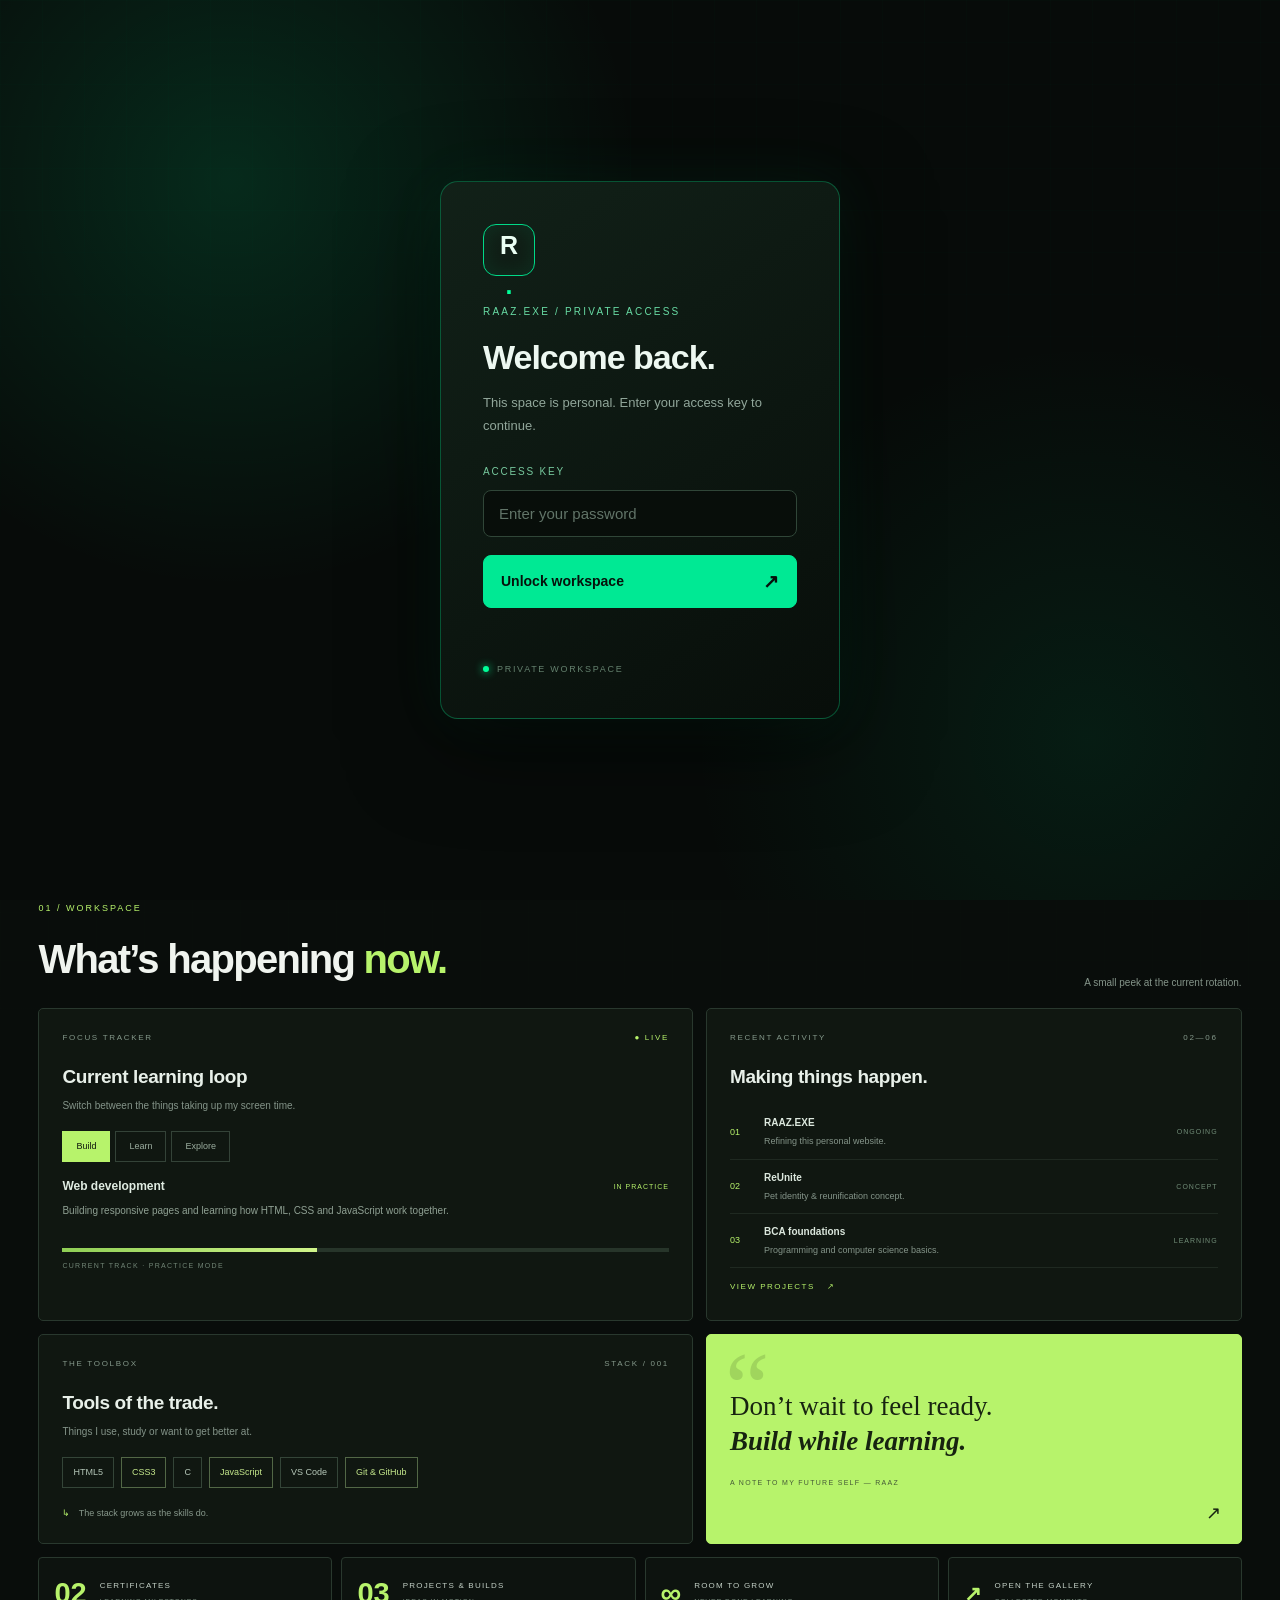
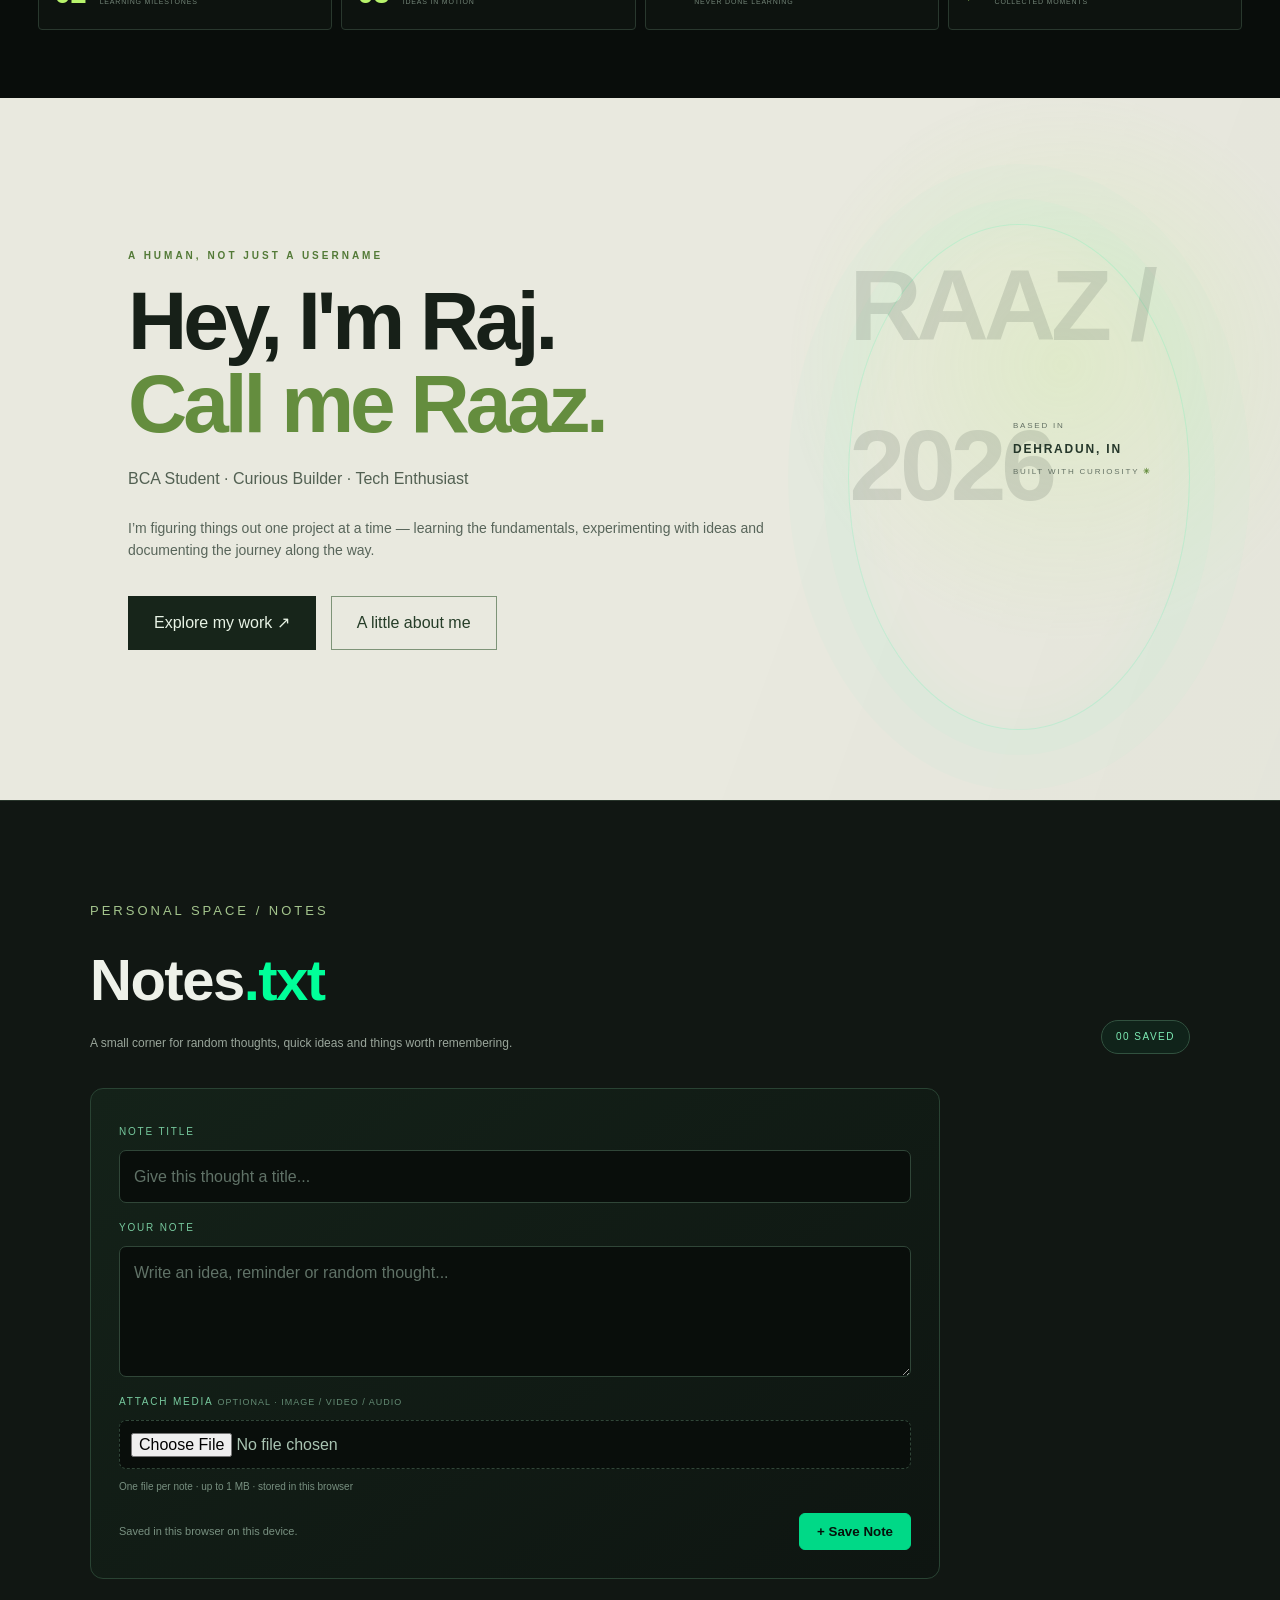
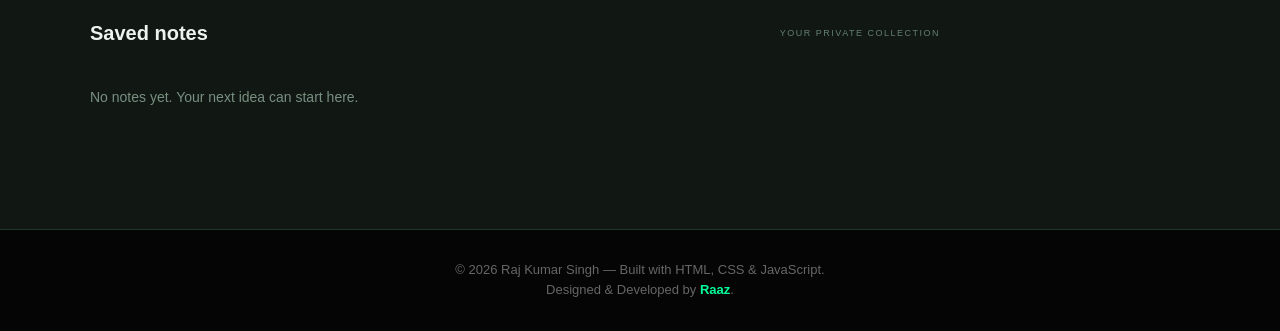
==== index.html @ d2aaf381 "Refresh dashboard welcome copy" ====
<!DOCTYPE html>
<html lang="en">
<head>
    <meta charset="UTF-8">
    <meta name="viewport" content="width=device-width, initial-scale=1.0">
    <meta name="theme-color" content="#080d0b">
    <meta name="description" content="The personal digital space of Raj Kumar Singh — learning, building and exploring technology.">
    <title>Raaz | Personal Dashboard</title>
    <link rel="stylesheet" href="style.css">
</head>
<body class="raaz-site">
    <div id="password-screen">
    <div class="password-box">
        <div class="login-mark">R<span>.</span></div>
        <p class="login-eyebrow">RAAZ.EXE / PRIVATE ACCESS</p>
        <h1>Welcome back.</h1>
        <p class="login-description">This space is personal. Enter your access key to continue.</p>
        <form id="password-form">
            <label for="password">ACCESS KEY</label>
            <input type="password" id="password" placeholder="Enter your password" autocomplete="current-password" required>
            <button type="submit">Unlock workspace <span>↗</span></button>
        </form>
        <p id="error-message" role="alert"></p>
        <div class="login-footer"><span class="login-dot"></span> PRIVATE WORKSPACE</div>
    </div>
</div>


    <header class="header site-header">
        <nav class="navbar">
            <a class="logo" href="index.html">RAAZ<span>.</span></a>
            <div class="nav-links">
                <a href="index.html#dashboard" aria-current="page">Dashboard</a>
                <a href="index.html#home">Home</a>
                <a href="profile.html" >Explore Me <span>↗</span></a>
                <a href="index.html#notes">Notes</a>
                <a href="gallery.html">Gallery</a>
                <a href="dumps.html">Dumps</a>
            </div>
        </nav>
    </header>
    <!-- ================= DIGITAL DASHBOARD ================= -->
    <section id="dashboard" class="section dashboard-section">
      <div class="container dash-shell">
        <div class="dash-topline">
          <p class="section-label">RAAZ<span class="dash-slash">/</span> DIGITAL SPACE <span class="dash-version">VERSION 2.6</span></p>
          <div class="dash-live"><i></i><span>AVAILABLE FOR CURIOSITY</span></div>
        </div>
        <div class="dash-hero">
          <div class="dash-hero-copy">
            <p class="dash-overline" id="dash-greeting">A PERSONAL SPACE BY RAAZ</p>
            <h1>Welcome to<br><em>Raaz’s Playground.</em></h1>
            <p class="dash-lede">I’m Raaz — a BCA student, curious builder and creative mind exploring code, design and technology. This is where I learn, experiment, build little things and keep track of the journey.</p>
            <div class="dash-actions"><a class="dash-primary" href="profile.html">Explore the person <span>↗</span></a><a class="dash-text-link" href="#home">See the intro ↓</a></div>
          </div>
          <div class="dash-visual" aria-label="Decorative code terminal">
            <div class="dash-visual-top"><span><i></i><i></i><i></i></span><small>raaz@workspace ~</small><b>•••</b></div>
            <div class="dash-code">
              <p><span>01</span> <b>const</b> developer = {</p>
              <p><span>02</span> &nbsp; name: <em>'Raaz'</em>,</p>
              <p><span>03</span> &nbsp; status: <em>'learning'</em>,</p>
              <p><span>04</span> &nbsp; curiosity: <em>Infinity</em>,</p>
              <p><span>05</span> &nbsp; building: <em>true</em></p>
              <p><span>06</span> };</p>
              <div class="dash-terminal-result"><i></i> process running <b class="dash-cursor">_</b></div>
            </div>
            <div class="dash-orbit dash-orbit-one"></div><div class="dash-orbit dash-orbit-two"></div>
            <span class="dash-visual-index">FIG. 01 / THE BUILDER MINDSET</span>
          </div>
        </div>
        <div class="dash-info-strip">
          <div><span class="dash-strip-label">LOCAL TIME</span><strong id="dashboard-clock">--:--:--</strong><small id="dashboard-date">Loading date...</small></div>
          <div><span class="dash-strip-label">CURRENT CHAPTER</span><strong>BCA · UNDERGRAD</strong><small>Dehradun, India</small></div>
          <div><span class="dash-strip-label">MAIN INTERESTS</span><strong>Code / Design / Security</strong><small>Always exploring something new</small></div>
          <div><span class="dash-strip-label">MINDSET</span><strong>Build > Just consume</strong><small>Learn it. Try it. Ship it.</small></div>
        </div>

        <div class="dash-workspace-heading"><div><span>01 / WORKSPACE</span><h2>What’s happening <em>now.</em></h2></div><p>A small peek at the current rotation.</p></div>
        <div class="dash-workspace">
          <article class="dash-panel dash-focus-panel">
            <div class="dash-panel-head"><span>FOCUS TRACKER</span><span class="dash-live-dot">● LIVE</span></div>
            <h3>Current learning loop</h3>
            <p class="dash-panel-sub">Switch between the things taking up my screen time.</p>
            <div class="dash-tabs" role="tablist" aria-label="Learning focus">
              <button class="active" type="button" data-dash-tab="build" role="tab" aria-selected="true">Build</button>
              <button type="button" data-dash-tab="learn" role="tab" aria-selected="false">Learn</button>
              <button type="button" data-dash-tab="explore" role="tab" aria-selected="false">Explore</button>
            </div>
            <div class="dash-tab-content" aria-live="polite">
              <div class="dash-tab-title"><strong id="dash-tab-title">Web development</strong><span id="dash-tab-tag">IN PRACTICE</span></div>
              <p id="dash-tab-description">Building responsive pages and learning how HTML, CSS and JavaScript work together.</p>
              <div class="dash-progress"><span id="dash-progress-bar" style="width:42%"></span></div>
              <small id="dash-progress-label">CURRENT TRACK · PRACTICE MODE</small>
            </div>
          </article>
          <article class="dash-panel dash-activity-panel">
            <div class="dash-panel-head"><span>RECENT ACTIVITY</span><span>02—06</span></div>
            <h3>Making things happen.</h3>
            <div class="dash-activity-list">
              <div><span class="dash-activity-number">01</span><p><b>RAAZ.EXE</b><small>Refining this personal website.</small></p><span class="dash-activity-state">ONGOING</span></div>
              <div><span class="dash-activity-number">02</span><p><b>ReUnite</b><small>Pet identity & reunification concept.</small></p><span class="dash-activity-state">CONCEPT</span></div>
              <div><span class="dash-activity-number">03</span><p><b>BCA foundations</b><small>Programming and computer science basics.</small></p><span class="dash-activity-state">LEARNING</span></div>
            </div>
            <a href="profile.html#projects" class="dash-panel-link">VIEW PROJECTS <span>↗</span></a>
          </article>
          <article class="dash-panel dash-stack-panel">
            <div class="dash-panel-head"><span>THE TOOLBOX</span><span>STACK / 001</span></div>
            <h3>Tools of the trade.</h3>
            <p class="dash-panel-sub">Things I use, study or want to get better at.</p>
            <div class="dash-stack-list"><span>HTML5</span><span>CSS3</span><span>C</span><span>JavaScript</span><span>VS Code</span><span>Git & GitHub</span></div>
            <div class="dash-stack-note"><span>↳</span> The stack grows as the skills do.</div>
          </article>
          <article class="dash-panel dash-manifesto-panel">
            <span class="dash-manifesto-mark">“</span>
            <p>Don’t wait to feel ready.<br><em>Build while learning.</em></p>
            <span class="dash-manifesto-credit">A NOTE TO MY FUTURE SELF — RAAZ</span>
            <a href="profile.html#philosophy" aria-label="Read my philosophy">↗</a>
          </article>
        </div>
        <div class="dash-bottom-row">
          <div class="dash-stat"><strong>02</strong><span>CERTIFICATES<small>LEARNING MILESTONES</small></span></div>
          <div class="dash-stat"><strong>03</strong><span>PROJECTS & BUILDS<small>IDEAS IN MOTION</small></span></div>
          <div class="dash-stat"><strong>∞</strong><span>ROOM TO GROW<small>NEVER DONE LEARNING</small></span></div>
          <a class="dash-stat dash-stat-link" href="gallery.html"><strong>↗</strong><span>OPEN THE GALLERY<small>COLLECTED MOMENTS</small></span></a>
        </div>
      </div>
    </section>

    <!-- ================= INTRO ================= -->
    <section id="home" class="hero">
      <div class="hero-content">
        <p class="small-text">A HUMAN, NOT JUST A USERNAME</p>
        <h1>Hey, I'm Raj.<br><span class="hero-accent">Call me Raaz.</span></h1>
        <h2>BCA Student · Curious Builder · Tech Enthusiast</h2>
        <p class="hero-description">I’m figuring things out one project at a time — learning the fundamentals, experimenting with ideas and documenting the journey along the way.</p>
        <div class="buttons"><a href="profile.html#projects" class="btn primary">Explore my work ↗</a><a href="profile.html#about" class="btn secondary">A little about me</a></div>
      </div>
      <div class="hero-side-note"><span>BASED IN</span><strong>DEHRADUN, IN</strong><span>BUILT WITH CURIOSITY <b>✳</b></span></div>
    </section>

<!-- ================= PERSONAL NOTES ================= -->
    <section id="notes" class="section notes-section">
        <div class="container">
            <p class="section-label">PERSONAL SPACE / NOTES</p>
            <div class="notes-heading">
                <div>
                    <h2 class="section-title">Notes<span class="accent-text">.txt</span></h2>
                    <p class="notes-intro">A small corner for random thoughts, quick ideas and things worth remembering.</p>
                </div>
                <span class="notes-count" id="notes-count">0 SAVED</span>
            </div>

            <form id="note-form" class="note-editor">
                <label for="note-title">NOTE TITLE</label>
                <input id="note-title" type="text" maxlength="70" placeholder="Give this thought a title..." required>
                <label for="note-content">YOUR NOTE</label>
                <textarea id="note-content" rows="4" maxlength="1500" placeholder="Write an idea, reminder or random thought..." required></textarea>
                <label for="note-media">ATTACH MEDIA <span class="optional-label">OPTIONAL · IMAGE / VIDEO / AUDIO</span></label>
                <input id="note-media" class="note-media-input" type="file" accept="image/*,video/*,audio/*">
                <small class="media-hint">One file per note · up to 1 MB · stored in this browser</small>
                <div class="note-editor-footer">
                    <small>Saved in this browser on this device.</small>
                    <button type="submit" class="note-save-btn">+ Save Note</button>
                </div>
            </form>

            <div class="saved-notes-heading">
                <h3>Saved notes</h3>
                <span>YOUR PRIVATE COLLECTION</span>
            </div>
            <div id="notes-list" class="notes-list" aria-live="polite">
                <p class="notes-empty">No notes yet. Your next idea can start here.</p>
            </div>
        </div>
    </section>





    

<!-- ================= FOOTER ================= -->

    <footer>

        <p>
            © 2026 Raj Kumar Singh — Built with HTML, CSS & JavaScript.
        </p>

        <p>
            Designed & Developed by <strong>Raaz</strong>.
        </p>

    </footer>

<script src="script.js"></script>
</body>
</html>
---- style.css ----
/* =========================================
   RESET
========================================= */

* {
    margin: 0;
    padding: 0;
    box-sizing: border-box;
}

html {
    scroll-behavior: smooth;
}

body {
    font-family: Arial, Helvetica, sans-serif;
    background: #0a0a0a;
    color: #eeeeee;
    line-height: 1.6;
}


/* =========================================
   GENERAL
========================================= */

.container {
    width: 90%;
    max-width: 1100px;
    margin: auto;
}

.section {
    padding: 100px 0;
    background: #0a0a0a;
}

.dark-section {
    background: #111111;
}

.section-label {
    color: #888;
    font-size: 13px;
    letter-spacing: 3px;
    margin-bottom: 12px;
}

.section-title {
    font-size: 42px;
    margin-bottom: 50px;
}


/* =========================================
   HEADER
========================================= */

.header {
    position: fixed;
    top: 0;
    width: 100%;
    background: rgba(10, 10, 10, 0.9);
    backdrop-filter: blur(10px);
    z-index: 1000;
    border-bottom: 1px solid #222;
}

.navbar {
    width: 90%;
    max-width: 1100px;
    margin: auto;

    height: 70px;

    display: flex;
    align-items: center;
    justify-content: space-between;
}

.logo {
    font-size: 24px;
    font-weight: bold;
    letter-spacing: 2px;
}

.logo span {
    color: #00ff99;
}

.nav-links {
    display: flex;
    gap: 25px;
    list-style: none;
}

.nav-links a {
    color: #aaa;
    text-decoration: none;
    font-size: 14px;

    transition: 0.3s;
}

.nav-links a:hover {
    color: #00ff99;
}


/* =========================================
   HERO
========================================= */

.hero {
    min-height: 100vh;

    display: flex;
    align-items: center;

    padding: 120px 10%;

    background:
        radial-gradient(
            circle at 80% 20%,
            #12352a 0,
            transparent 30%
        ),
        #0a0a0a;
}

.hero-content {
    max-width: 800px;
}

.small-text {
    color: #00ff99;
    letter-spacing: 4px;
    font-size: 14px;
    margin-bottom: 15px;
}

.hero h1 {
    font-size: clamp(50px, 8vw, 90px);
    line-height: 1;
    margin-bottom: 20px;
}

.hero h2 {
    color: #aaa;
    font-size: 22px;
    font-weight: normal;
    margin-bottom: 25px;
}

.hero-description {
    max-width: 650px;
    color: #888;
    font-size: 18px;
    margin-bottom: 35px;
}


/* =========================================
   BUTTONS
========================================= */

.buttons {
    display: flex;
    gap: 15px;
    flex-wrap: wrap;
}

.btn {
    padding: 13px 25px;
    text-decoration: none;
    border: 1px solid #00ff99;
    transition: 0.3s;
}

.primary {
    background: #00ff99;
    color: #000;
}

.primary:hover {
    background: transparent;
    color: #00ff99;
}

.secondary {
    color: #00ff99;
}

.secondary:hover {
    background: #00ff99;
    color: #000;
}


/* =========================================
   ABOUT
========================================= */

.about-grid {
    display: grid;
    grid-template-columns: 2fr 1fr;
    gap: 60px;
}

.about-text p {
    color: #aaa;
    margin-bottom: 20px;
}

.about-card {
    border: 1px solid #292929;
    padding: 25px;
}

.info {
    padding: 15px 0;
    border-bottom: 1px solid #292929;
}

.info:last-child {
    border-bottom: none;
}

.info span {
    display: block;
    color: #777;
    font-size: 12px;
    text-transform: uppercase;
    margin-bottom: 5px;
}

.info strong {
    color: #eee;
}


/* =========================================
   EDUCATION TIMELINE
========================================= */

.timeline {
    border-left: 1px solid #333;
    padding-left: 35px;
}

.timeline-item {
    position: relative;
    margin-bottom: 50px;
}

.timeline-dot {
    width: 12px;
    height: 12px;

    background: #00ff99;

    border-radius: 50%;

    position: absolute;

    left: -42px;
    top: 5px;
}

.date {
    color: #00ff99;
    font-size: 12px;
    letter-spacing: 2px;
}

.timeline-content h3 {
    font-size: 25px;
    margin: 8px 0;
}

.timeline-content h4 {
    color: #888;
    font-weight: normal;
    margin-bottom: 15px;
}

.timeline-content p {
    color: #aaa;
    max-width: 700px;
}


/* =========================================
   TAGS
========================================= */

.tags {
    display: flex;
    flex-wrap: wrap;
    gap: 8px;
    margin-top: 18px;
}

.tags span {
    border: 1px solid #333;
    padding: 5px 10px;

    color: #999;

    font-size: 12px;
}


/* =========================================
   SKILLS
========================================= */

.skills-grid {
    display: grid;

    grid-template-columns:
        repeat(4, 1fr);

    gap: 20px;
}

.skill-card {
    border: 1px solid #292929;
    padding: 30px;

    transition: 0.3s;
}

.skill-card:hover {
    border-color: #00ff99;
    transform: translateY(-5px);
}

.skill-card h3 {
    margin-bottom: 15px;
}

.skill-card p {
    color: #888;
}


/* =========================================
   PROJECTS
========================================= */

.projects-grid {
    display: grid;

    grid-template-columns:
        repeat(3, 1fr);

    gap: 20px;
}

.project-card {
    position: relative;

    border: 1px solid #292929;

    padding: 35px;

    min-height: 300px;

    transition: 0.3s;
}

.project-card:hover {
    border-color: #00ff99;
    transform: translateY(-5px);
}

.project-number {
    color: #00ff99;
    font-size: 13px;
    margin-bottom: 30px;
}

.project-card h3 {
    font-size: 25px;
    margin-bottom: 15px;
}

.project-card p {
    color: #888;
}


/* =========================================
   GOALS
========================================= */

.goals {
    display: grid;

    grid-template-columns:
        repeat(2, 1fr);

    gap: 50px;
}

.goal span {
    color: #00ff99;
    font-size: 14px;
}

.goal h3 {
    font-size: 24px;
    margin: 10px 0;
}

.goal p {
    color: #888;
}


/* =========================================
   INTERESTS
========================================= */

.interest-list {
    display: flex;
    flex-wrap: wrap;
    gap: 15px;
}

.interest-list span {
    padding: 12px 18px;

    border: 1px solid #333;

    color: #bbb;

    transition: 0.3s;
}

.interest-list span:hover {
    border-color: #00ff99;
    color: #00ff99;
}


/* =========================================
   PHILOSOPHY
========================================= */

.quote {
    border-left: 3px solid #00ff99;

    padding-left: 30px;

    margin-bottom: 30px;
}

.quote p {
    font-size: 32px;
    font-weight: bold;
}

.quote span {
    color: #00ff99;
}

.philosophy {
    max-width: 700px;
    color: #888;
}


/* =========================================
   CONTACT
========================================= */

.contact-section {
    padding: 120px 0;

    text-align: center;

    background:
        radial-gradient(
            circle at center,
            #12352a 0,
            #0a0a0a 50%
        );
}

.contact-container {
    max-width: 800px;
}

.contact-section h2 {
    font-size: 55px;
    margin-bottom: 20px;
}

.contact-section p {
    color: #888;
    margin-bottom: 30px;
}

.contact-links {
    display: flex;
    justify-content: center;
    gap: 20px;
    flex-wrap: wrap;
}

.contact-links a {
    color: #00ff99;

    text-decoration: none;

    border: 1px solid #00ff99;

    padding: 10px 25px;

    transition: 0.3s;
}

.contact-links a:hover {
    background: #00ff99;
    color: #000;
}


/* =========================================
   FOOTER
========================================= */

footer {
    padding: 30px;

    text-align: center;

    background: #050505;

    border-top: 1px solid #222;

    color: #666;

    font-size: 13px;
}

footer strong {
    color: #00ff99;
}


/* =========================================
   RESPONSIVE DESIGN
========================================= */

@media (max-width: 900px) {

    .nav-links {
        display: none;
    }

    .about-grid {
        grid-template-columns: 1fr;
    }

    .skills-grid {
        grid-template-columns: repeat(2, 1fr);
    }

    .projects-grid {
        grid-template-columns: 1fr;
    }

    .goals {
        grid-template-columns: 1fr;
    }

}


@media (max-width: 600px) {

    .section {
        padding: 70px 0;
    }

    .hero {
        padding: 120px 7%;
    }

    .hero h1 {
        font-size: 50px;
    }

    .hero h2 {
        font-size: 18px;
    }

    .section-title {
        font-size: 34px;
    }

    .skills-grid {
        grid-template-columns: 1fr;
    }

    .contact-section h2 {
        font-size: 40px;
    }

}
/* Password Screen */

#password-screen {
    position: fixed;
    top: 0;
    left: 0;
    width: 100%;
    height: 100vh;

    display: flex;
    justify-content: center;
    align-items: center;

    background: #111;
    z-index: 9999;
}

.password-box {
    width: 90%;
    max-width: 400px;

    padding: 30px;
    text-align: center;

    background: #ffffff;
    border-radius: 15px;

    box-shadow: 0 10px 30px rgba(0, 0, 0, 0.3);
}

.password-box h1 {
    margin-bottom: 10px;
}

.password-box input {
    width: 90%;
    padding: 12px;

    margin: 15px 0;

    border: 1px solid #ccc;
    border-radius: 8px;

    font-size: 16px;
}

.password-box button {
    padding: 12px 25px;

    border: none;
    border-radius: 8px;

    cursor: pointer;

    background: #111;
    color: white;

    font-size: 16px;
}

.password-box button:hover {
    opacity: 0.8;
}

#error-message {
    color: red;
    margin-top: 10px;
}


/* =========================================
   RAAZ.EXE DIGITAL DASHBOARD — REFINED
========================================= */

.dashboard-section {
    background:
        radial-gradient(ellipse at 12% 8%, rgba(0, 255, 153, 0.11), transparent 34%),
        radial-gradient(ellipse at 92% 85%, rgba(0, 170, 110, 0.08), transparent 32%),
        #080d0b;
    border-top: 1px solid #1d3027;
    border-bottom: 1px solid #1d3027;
    overflow: hidden;
}

.dashboard-section .container {
    width: 94%;
    max-width: 1400px;
    margin-inline: auto;
}

.dashboard-section .section-label {
    color: #6ed6a7;
    font-size: 11px;
    letter-spacing: 3px;
}

.accent-text { color: #00ff99; }

.dashboard-heading {
    display: flex;
    align-items: center;
    justify-content: space-between;
    gap: 36px;
    margin: 12px 0 46px;
}

.dashboard-heading .section-title {
    margin: 0 0 10px;
    font-size: clamp(42px, 5vw, 64px);
    letter-spacing: -2px;
}

.dashboard-intro {
    color: #91a69a;
    font-size: 15px;
    max-width: 520px;
}

.system-clock {
    min-width: 235px;
    padding: 19px 22px;
    border: 1px solid rgba(0, 255, 153, 0.28);
    border-radius: 12px;
    background: linear-gradient(145deg, rgba(0, 255, 153, 0.09), rgba(12, 24, 18, 0.8));
    box-shadow: 0 12px 40px rgba(0, 0, 0, 0.2);
    display: grid;
    gap: 4px;
}
.system-clock strong {
    color: #8bffc8;
    font-size: 30px;
    font-variant-numeric: tabular-nums;
    letter-spacing: 2px;
}
.system-clock small, .dashboard-kicker {
    color: #6d9e83;
    font-size: 10px;
    letter-spacing: 2px;
}
.system-clock > span:nth-child(2) { color: #c1d2c8; font-size: 12px; }
.system-indicator, .status-dot {
    display: inline-block;
    width: 8px;
    height: 8px;
    border-radius: 50%;
    background: #00ff99;
    box-shadow: 0 0 12px rgba(0, 255, 153, 0.8);
}
.system-indicator { margin-bottom: 5px; }

.dashboard-grid {
    display: grid;
    grid-template-columns: repeat(12, minmax(0, 1fr));
    gap: 20px;
}
.dashboard-card {
    min-width: 0;
    padding: 30px;
    border: 1px solid #263b30;
    border-radius: 13px;
    background: linear-gradient(145deg, rgba(20, 34, 26, 0.96), rgba(12, 19, 15, 0.96));
    box-shadow: 0 16px 40px rgba(0, 0, 0, 0.18);
    transition: border-color 0.25s, transform 0.25s, box-shadow 0.25s;
}
.dashboard-card:hover {
    border-color: rgba(0, 255, 153, 0.65);
    transform: translateY(-4px);
    box-shadow: 0 18px 44px rgba(0, 255, 153, 0.06);
}
.status-card { grid-column: span 5; }
.dashboard-card:nth-child(2) { grid-column: span 7; }
.dashboard-card:nth-child(3) { grid-column: span 5; }
.dashboard-card:nth-child(4) { grid-column: span 7; }

.dashboard-card h3 {
    margin: 17px 0 12px;
    color: #edf8f1;
    font-size: 23px;
    letter-spacing: -0.4px;
}
.dashboard-card p { color: #9aada1; font-size: 14px; line-height: 1.8; }
.status-card h3 { display: flex; align-items: center; gap: 11px; }
.dashboard-tags, .toolkit-list {
    display: flex;
    flex-wrap: wrap;
    gap: 9px;
    margin-top: 22px;
}
.dashboard-tags span, .toolkit-list span {
    border: 1px solid #355343;
    border-radius: 6px;
    padding: 7px 11px;
    color: #b8d6c4;
    background: rgba(0, 255, 153, 0.035);
    font-size: 12px;
}
.focus-list { list-style: none; margin-top: 12px; }
.focus-list li {
    display: flex;
    justify-content: space-between;
    align-items: center;
    gap: 12px;
    padding: 12px 0;
    border-bottom: 1px solid rgba(130, 170, 145, 0.14);
    color: #d8e6dd;
    font-size: 14px;
}
.focus-list li:last-child { border-bottom: 0; }
.focus-state {
    color: #65e9ad;
    font-size: 10px;
    letter-spacing: 1.2px;
    white-space: nowrap;
}
.activity-log { display: grid; gap: 18px; margin-top: 19px; }
.activity-log > div { display: flex; gap: 13px; align-items: flex-start; }
.log-marker {
    width: 8px;
    height: 8px;
    margin-top: 7px;
    flex: 0 0 8px;
    border-radius: 50%;
    background: #00ff99;
    box-shadow: 0 0 10px rgba(0, 255, 153, 0.5);
}
.activity-log p { display: grid; gap: 3px; }
.activity-log strong { color: #e1eee6; font-size: 14px; }
.activity-log small { color: #8ea396; font-size: 12px; }
.dashboard-footnote {
    display: flex;
    gap: 10px;
    margin-top: 27px;
    color: #607d6b;
    font-size: 10px;
    letter-spacing: 1.6px;
}
.dashboard-footnote span:first-child { color: #00d987; }

@media (max-width: 850px) {
    .dashboard-grid { grid-template-columns: repeat(2, minmax(0, 1fr)); }
    .status-card, .dashboard-card:nth-child(2),
    .dashboard-card:nth-child(3), .dashboard-card:nth-child(4) {
        grid-column: span 1;
    }
}
@media (max-width: 600px) {
    .dashboard-section .container { width: 90%; }
    .dashboard-heading { align-items: flex-start; flex-direction: column; }
    .system-clock { width: 100%; }
    .dashboard-grid { grid-template-columns: 1fr; gap: 14px; }
    .status-card, .dashboard-card:nth-child(2),
    .dashboard-card:nth-child(3), .dashboard-card:nth-child(4) {
        grid-column: span 1;
    }
    .dashboard-card { padding: 23px; }
    .dashboard-heading .section-title { font-size: 42px; }
}


/* =========================================
   PERSONAL NOTES / QUICK IDEAS
========================================= */
.notes-section {
    background: linear-gradient(150deg, #0b100d, #0a0a0a 65%);
    border-top: 1px solid #1d3027;
}
.notes-heading {
    display: flex;
    align-items: flex-end;
    justify-content: space-between;
    gap: 20px;
    margin: 12px 0 34px;
}
.notes-heading .section-title { margin: 0 0 8px; font-size: clamp(40px, 5vw, 58px); }
.notes-intro { color: #91a69a; font-size: 14px; }
.notes-count {
    color: #7cebb4;
    border: 1px solid #31513f;
    background: rgba(0, 255, 153, 0.05);
    border-radius: 30px;
    padding: 8px 14px;
    font-size: 10px;
    letter-spacing: 1.5px;
    white-space: nowrap;
}
.note-editor {
    max-width: 850px;
    padding: 28px;
    border: 1px solid #294333;
    border-radius: 13px;
    background: linear-gradient(145deg, #142219, #0e1511);
    display: grid;
    gap: 10px;
}
.note-editor label {
    color: #77c99e;
    font-size: 10px;
    letter-spacing: 1.8px;
    margin-top: 7px;
}
.note-editor input, .note-editor textarea {
    width: 100%;
    padding: 13px 14px;
    color: #eaf5ed;
    background: #090e0b;
    border: 1px solid #304638;
    border-radius: 7px;
    outline: none;
    font: inherit;
    resize: vertical;
}
.note-editor input:focus, .note-editor textarea:focus { border-color: #00c982; }
.note-editor input::placeholder, .note-editor textarea::placeholder { color: #607267; }
.note-editor-footer {
    display: flex;
    align-items: center;
    justify-content: space-between;
    gap: 15px;
    margin-top: 8px;
}
.note-editor-footer small { color: #789080; font-size: 11px; }
.note-save-btn, .note-delete-btn {
    border: 1px solid #00d987;
    border-radius: 6px;
    padding: 10px 17px;
    cursor: pointer;
    transition: 0.2s;
    font-weight: bold;
}
.note-save-btn { background: #00d987; color: #06110b; }
.note-save-btn:hover { background: #8bffc8; border-color: #8bffc8; }
.saved-notes-heading {
    max-width: 850px;
    display: flex;
    align-items: center;
    justify-content: space-between;
    gap: 15px;
    margin: 38px 0 17px;
}
.saved-notes-heading h3 { font-size: 20px; }
.saved-notes-heading span { color: #63806e; font-size: 9px; letter-spacing: 1.5px; }
.notes-list {
    max-width: 850px;
    display: grid;
    grid-template-columns: repeat(2, minmax(0, 1fr));
    gap: 14px;
}
.note-card {
    min-width: 0;
    padding: 21px;
    border: 1px solid #263b30;
    border-radius: 10px;
    background: #101813;
}
.note-card h4 { color: #dff7e8; font-size: 16px; margin-bottom: 8px; overflow-wrap: anywhere; }
.note-card p { color: #9aada1; font-size: 13px; white-space: pre-wrap; overflow-wrap: anywhere; }
.note-card-meta { color: #63806e; font-size: 10px; margin-top: 15px; }
.note-card-actions { display: flex; justify-content: flex-end; margin-top: 12px; }
.note-delete-btn { color: #f0a4a4; border-color: #754242; background: transparent; padding: 6px 10px; font-size: 11px; }
.note-delete-btn:hover { background: #3a1c1c; }
.notes-empty { color: #789080; padding: 20px 0; font-size: 14px; }
@media (max-width: 600px) {
    .notes-heading { align-items: flex-start; flex-direction: column; }
    .note-editor { padding: 20px; }
    .note-editor-footer { align-items: flex-start; flex-direction: column; }
    .notes-list { grid-template-columns: 1fr; }
    .saved-notes-heading { align-items: flex-start; flex-direction: column; }
}


/* PERSONAL NOTES / QUICK IDEAS */
.notes-section {
    background: linear-gradient(150deg, #0b100d, #0a0a0a 65%);
    border-top: 1px solid #1d3027;
}
.notes-heading {
    display: flex; align-items: flex-end; justify-content: space-between;
    gap: 20px; margin: 12px 0 34px;
}
.notes-heading .section-title { margin: 0 0 8px; font-size: clamp(40px, 5vw, 58px); }
.notes-intro { color: #91a69a; font-size: 14px; }
.notes-count {
    color: #7cebb4; border: 1px solid #31513f;
    background: rgba(0, 255, 153, 0.05); border-radius: 30px;
    padding: 8px 14px; font-size: 10px; letter-spacing: 1.5px; white-space: nowrap;
}
.note-editor {
    max-width: 850px; padding: 28px; border: 1px solid #294333;
    border-radius: 13px; background: linear-gradient(145deg, #142219, #0e1511);
    display: grid; gap: 10px;
}
.note-editor label { color: #77c99e; font-size: 10px; letter-spacing: 1.8px; margin-top: 7px; }
.note-editor input, .note-editor textarea {
    width: 100%; padding: 13px 14px; color: #eaf5ed; background: #090e0b;
    border: 1px solid #304638; border-radius: 7px; outline: none;
    font: inherit; resize: vertical;
}
.note-editor input:focus, .note-editor textarea:focus { border-color: #00c982; }
.note-editor input::placeholder, .note-editor textarea::placeholder { color: #607267; }
.note-editor-footer {
    display: flex; align-items: center; justify-content: space-between;
    gap: 15px; margin-top: 8px;
}
.note-editor-footer small { color: #789080; font-size: 11px; }
.note-save-btn, .note-delete-btn {
    border: 1px solid #00d987; border-radius: 6px; padding: 10px 17px;
    cursor: pointer; transition: 0.2s; font-weight: bold;
}
.note-save-btn { background: #00d987; color: #06110b; }
.note-save-btn:hover { background: #8bffc8; border-color: #8bffc8; }
.saved-notes-heading {
    max-width: 850px; display: flex; align-items: center;
    justify-content: space-between; gap: 15px; margin: 38px 0 17px;
}
.saved-notes-heading h3 { font-size: 20px; }
.saved-notes-heading span { color: #63806e; font-size: 9px; letter-spacing: 1.5px; }
.notes-list {
    max-width: 850px; display: grid;
    grid-template-columns: repeat(2, minmax(0, 1fr)); gap: 14px;
}
.note-card {
    min-width: 0; padding: 21px; border: 1px solid #263b30;
    border-radius: 10px; background: #101813;
}
.note-card h4 { color: #dff7e8; font-size: 16px; margin-bottom: 8px; overflow-wrap: anywhere; }
.note-card p { color: #9aada1; font-size: 13px; white-space: pre-wrap; overflow-wrap: anywhere; }
.note-card-meta { color: #63806e; font-size: 10px; margin-top: 15px; }
.note-card-actions { display: flex; justify-content: flex-end; margin-top: 12px; }
.note-delete-btn { color: #f0a4a4; border-color: #754242; background: transparent; padding: 6px 10px; font-size: 11px; }
.note-delete-btn:hover { background: #3a1c1c; }
.notes-empty { color: #789080; padding: 20px 0; font-size: 14px; }
@media (max-width: 600px) {
    .notes-heading { align-items: flex-start; flex-direction: column; }
    .note-editor { padding: 20px; }
    .note-editor-footer { align-items: flex-start; flex-direction: column; }
    .notes-list { grid-template-columns: 1fr; }
    .saved-notes-heading { align-items: flex-start; flex-direction: column; }
}


/* RAAZ.EXE ACCESS SCREEN */
#password-screen {
    position: fixed; inset: 0; min-height: 100vh;
    display: flex; align-items: center; justify-content: center;
    padding: 24px; z-index: 9999; overflow: hidden;
    background:
        radial-gradient(circle at 18% 20%, rgba(0,255,153,.13), transparent 32%),
        radial-gradient(circle at 85% 82%, rgba(0,180,110,.10), transparent 30%),
        #070b09;
}
#password-screen::before {
    content: ""; position: absolute; inset: 0; pointer-events: none; opacity: .16;
    background-image: linear-gradient(rgba(0,255,153,.08) 1px, transparent 1px),
                      linear-gradient(90deg, rgba(0,255,153,.08) 1px, transparent 1px);
    background-size: 42px 42px;
    mask-image: linear-gradient(to bottom, black, transparent 85%);
}
.password-box {
    position: relative; width: min(100%, 430px); padding: 42px;
    text-align: left; color: #edf8f1;
    border: 1px solid rgba(0,255,153,.28); border-radius: 18px;
    background: linear-gradient(145deg, rgba(18,34,25,.97), rgba(8,14,10,.98));
    box-shadow: 0 25px 90px rgba(0,0,0,.55), 0 0 55px rgba(0,255,153,.07);
}
.login-mark {
    width: 52px; height: 52px; display: grid; place-items: center;
    border: 1px solid #00d987; border-radius: 13px;
    color: #eafff3; font-size: 25px; font-weight: 800; margin-bottom: 28px;
    box-shadow: inset 0 0 20px rgba(0,255,153,.08);
}
.login-mark span { color: #00ff99; }
.login-eyebrow { color: #68dba4; font-size: 10px; letter-spacing: 2.2px; margin-bottom: 10px; }
.password-box h1 { font-size: 34px; letter-spacing: -1px; margin-bottom: 8px; }
.login-description { color: #91a69a; font-size: 13px; line-height: 1.7; margin-bottom: 27px; }
.password-box form { display: grid; gap: 10px; }
.password-box label { color: #77c99e; font-size: 10px; letter-spacing: 1.8px; }
.password-box input {
    width: 100%; padding: 14px 15px; margin: 0; color: #effff5;
    background: #080e0a; border: 1px solid #304638; border-radius: 8px;
    outline: none; font-size: 15px;
}
.password-box input:focus { border-color: #00d987; box-shadow: 0 0 0 3px rgba(0,217,135,.10); }
.password-box input::placeholder { color: #617468; }
.password-box button {
    width: 100%; display: flex; justify-content: space-between; align-items: center;
    margin-top: 8px; padding: 14px 17px; border: 1px solid #00e994;
    border-radius: 8px; background: #00e994; color: #06110b;
    font-size: 14px; font-weight: 700; cursor: pointer; transition: .2s;
}
.password-box button:hover { background: #9affce; border-color: #9affce; transform: translateY(-1px); }
.password-box button span { font-size: 19px; }
#error-message { min-height: 20px; color: #ff9999; font-size: 12px; margin-top: 12px; }
.login-footer { display: flex; align-items: center; gap: 8px; margin-top: 22px; color: #64816e; font-size: 9px; letter-spacing: 1.7px; }
.login-dot { width: 6px; height: 6px; border-radius: 50%; background: #00ff99; box-shadow: 0 0 9px #00ff99; }
@media (max-width: 480px) { .password-box { padding: 30px 24px; } .password-box h1 { font-size: 29px; } }

/* NOTE MEDIA ATTACHMENTS */
.optional-label { color: #648b74; letter-spacing: 1px; font-size: 9px; }
.note-media-input { padding: 11px !important; border-style: dashed !important; color: #a9c4b2 !important; }
.media-hint { color: #789080; font-size: 10px; }
.note-media-preview { display: block; max-width: 100%; max-height: 220px; margin-top: 12px; border-radius: 8px; border: 1px solid #294333; }
.note-media-link { display: inline-block; color: #7cebb4; margin-top: 10px; font-size: 12px; }
.note-card video, .note-card audio { width: 100%; margin-top: 12px; }


/* =========================================
   ABOUT / GOALS / PHILOSOPHY / CERTIFICATES
========================================= */
#about {
    position: relative;
    overflow: hidden;
    background:
        radial-gradient(ellipse at 8% 25%, rgba(0,255,153,.075), transparent 36%),
        linear-gradient(135deg, #0b100d 0%, #0a0a0a 68%);
}
#about::after {
    content: "RAAZ";
    position: absolute;
    right: -25px;
    top: 75px;
    color: rgba(125,255,190,.025);
    font-size: clamp(100px, 19vw, 250px);
    font-weight: 900;
    letter-spacing: -12px;
    pointer-events: none;
}
#about .container { position: relative; z-index: 1; }
#about .section-label { color: #64dca0; }
#about .section-title {
    max-width: 700px;
    margin-bottom: 38px;
    font-size: clamp(42px, 6vw, 66px);
    letter-spacing: -2.5px;
}
.about-grid {
    grid-template-columns: minmax(0, 1.55fr) minmax(260px, .85fr);
    align-items: stretch;
    gap: 26px;
}
.about-text {
    padding: clamp(25px, 4vw, 42px);
    border: 1px solid rgba(100,220,160,.18);
    border-radius: 16px;
    background: linear-gradient(145deg, rgba(20,34,25,.92), rgba(12,17,14,.94));
    box-shadow: 0 18px 55px rgba(0,0,0,.2);
}
.about-text p {
    color: #b3c4b9;
    font-size: 15px;
    line-height: 2;
    margin-bottom: 20px;
}
.about-text p:last-child { margin-bottom: 0; }
.about-text strong { color: #effff4; font-weight: 700; }
.about-card {
    display: grid;
    align-content: center;
    padding: 20px 26px;
    border: 1px solid #31513f;
    border-radius: 16px;
    background:
        radial-gradient(circle at 100% 0%, rgba(0,255,153,.12), transparent 42%),
        #101813;
}
.info { padding: 18px 0; border-bottom-color: rgba(130,190,150,.16); }
.info span { color: #6eb98e; font-size: 10px; letter-spacing: 1.8px; }
.info strong { color: #e3f5e9; font-size: 15px; }
.info:last-child { border-bottom: 0; }

.goals-section {
    background:
        radial-gradient(ellipse at 90% 10%, rgba(0,255,153,.08), transparent 35%),
        #0b0f0c;
}
.goals-section .section-title { margin-bottom: 42px; }
.goals {
    grid-template-columns: repeat(2, minmax(0,1fr));
    gap: 17px;
}
.goal {
    position: relative;
    min-height: 225px;
    padding: 30px;
    overflow: hidden;
    border: 1px solid #263e30;
    border-radius: 13px;
    background: linear-gradient(145deg, #121d16, #0d120f);
    transition: transform .25s ease, border-color .25s ease, box-shadow .25s ease;
}
.goal::after {
    content: "";
    position: absolute;
    width: 115px;
    height: 115px;
    right: -45px;
    bottom: -50px;
    border: 1px solid rgba(0,255,153,.12);
    border-radius: 50%;
    box-shadow: 0 0 0 16px rgba(0,255,153,.025), 0 0 0 32px rgba(0,255,153,.018);
}
.goal:hover {
    transform: translateY(-5px);
    border-color: #00bd78;
    box-shadow: 0 16px 35px rgba(0,0,0,.22);
}
.goal span {
    display: inline-flex;
    align-items: center;
    justify-content: center;
    width: 38px;
    height: 30px;
    border: 1px solid #286344;
    border-radius: 6px;
    background: rgba(0,255,153,.07);
    color: #70e9ad;
    font-size: 11px;
    letter-spacing: 1px;
}
.goal h3 { margin: 21px 0 10px; color: #e7f5eb; font-size: 21px; }
.goal p { max-width: 440px; color: #91a69a; font-size: 13px; line-height: 1.85; }

.philosophy-section {
    position: relative;
    overflow: hidden;
    background: linear-gradient(115deg, #101a13, #090d0a 70%);
}
.philosophy-section .container { position: relative; z-index: 1; }
.philosophy-section .section-title { margin-bottom: 28px; }
.philosophy-section .quote {
    max-width: 900px;
    margin: 0 0 27px;
    padding: 25px 32px;
    border: 1px solid rgba(0,255,153,.22);
    border-left: 4px solid #00e58b;
    border-radius: 0 12px 12px 0;
    background: linear-gradient(100deg, rgba(0,255,153,.08), rgba(0,255,153,.015));
}
.philosophy-section .quote p {
    color: #eafff1;
    font-size: clamp(25px, 4vw, 42px);
    line-height: 1.3;
    letter-spacing: -1px;
}
.philosophy-section .quote span {
    display: inline-block;
    margin-top: 13px;
    color: #6ce5a7;
    font-size: 12px;
    letter-spacing: 2px;
    text-transform: uppercase;
}
.philosophy-section .philosophy {
    max-width: 760px;
    color: #9eb2a4;
    font-size: 15px;
    line-height: 2;
}

.certificate-heading {
    display: flex;
    align-items: flex-end;
    justify-content: space-between;
    gap: 20px;
    margin: 72px 0 25px;
}
.certificate-heading h3 { color: #eaf8ef; font-size: clamp(23px, 3vw, 30px); margin: 0 0 7px; }
.certificate-intro { color: #8fa397; font-size: 13px; }
.certificate-count {
    flex: 0 0 auto;
    padding: 8px 12px;
    border: 1px solid #31513f;
    border-radius: 30px;
    color: #80e9b4;
    background: rgba(0,255,153,.045);
    font-size: 9px;
    letter-spacing: 1.5px;
}
.certificate-grid {
    display: grid;
    grid-template-columns: repeat(2, minmax(0,1fr));
    gap: 16px;
}
.certificate-card, .certificate-placeholder {
    min-height: 220px;
    padding: 25px;
    border: 1px solid #294333;
    border-radius: 13px;
    background: linear-gradient(145deg, #142019, #0d130f);
}
.certificate-icon {
    display: grid;
    place-items: center;
    width: 40px;
    height: 40px;
    margin-bottom: 20px;
    border: 1px solid #36724f;
    border-radius: 10px;
    color: #8bffc1;
    background: rgba(0,255,153,.07);
    font-size: 20px;
}
.certificate-meta { display: flex; flex-wrap: wrap; gap: 8px; margin-bottom: 10px; }
.certificate-meta span {
    color: #6edba2;
    font-size: 9px;
    letter-spacing: 1.5px;
}
.certificate-meta span + span { color: #819b8a; }
.certificate-card h4 { color: #e8f5ec; font-size: 18px; line-height: 1.5; margin-bottom: 9px; }
.certificate-card p { color: #91a69a; font-size: 12px; line-height: 1.8; }
.certificate-footer {
    display: flex;
    justify-content: space-between;
    align-items: center;
    gap: 12px;
    margin-top: 20px;
    padding-top: 14px;
    border-top: 1px solid rgba(130,190,150,.15);
    color: #789080;
    font-size: 10px;
}
.certificate-status { color: #70e9ad; letter-spacing: 1.2px; }
.certificate-placeholder {
    display: flex;
    flex-direction: column;
    align-items: flex-start;
    justify-content: center;
    border-style: dashed;
    background: rgba(15,24,18,.55);
}
.certificate-placeholder > span { color: #69dca0; font-size: 32px; line-height: 1; margin-bottom: 15px; }
.certificate-placeholder strong { color: #d8e9de; font-size: 15px; }
.certificate-placeholder small { color: #789080; margin-top: 7px; font-size: 11px; }

@media (max-width: 700px) {
    .about-grid, .goals, .certificate-grid { grid-template-columns: 1fr; }
    .about-grid { gap: 16px; }
    .about-card { padding: 12px 23px; }
    .goal { min-height: auto; padding: 25px; }
    .certificate-heading { align-items: flex-start; flex-direction: column; margin-top: 55px; }
    .philosophy-section .quote { padding: 22px; }
}


/* =========================================
   RAAZ.EXE COLLECTION PAGES
========================================= */
.collection-page {
    min-height: 100vh;
    overflow-x: hidden;
    background: #090e0b;
    color: #e8f3eb;
}
.collection-noise {
    position: fixed;
    inset: 0;
    z-index: 0;
    pointer-events: none;
    opacity: .16;
    background-image: radial-gradient(rgba(151,255,190,.2) .6px, transparent .6px);
    background-size: 5px 5px;
    mask-image: linear-gradient(to bottom, black, transparent 75%);
}
.collection-header {
    position: sticky;
    top: 0;
    z-index: 50;
    display: flex;
    align-items: center;
    justify-content: space-between;
    gap: 20px;
    min-height: 76px;
    padding: 0 max(5vw, calc((100vw - 1250px)/2));
    border-bottom: 1px solid rgba(133,190,150,.14);
    background: rgba(8,13,10,.88);
    backdrop-filter: blur(18px);
}
.collection-logo {
    color: #effff4;
    text-decoration: none;
    font-weight: 900;
    letter-spacing: 2px;
    font-size: 17px;
}
.collection-logo span { color: #00ed91; }
.collection-header nav { display: flex; gap: 28px; }
.collection-header nav a, .collection-back {
    color: #8da194;
    text-decoration: none;
    font-size: 12px;
    transition: color .2s ease;
}
.collection-header nav a:hover, .collection-header nav a.active, .collection-back:hover { color: #75f0ad; }
.collection-back { border: 1px solid #294234; border-radius: 30px; padding: 9px 14px; }
.collection-main { position: relative; z-index: 1; width: min(1180px, 90%); margin: auto; }
.collection-hero {
    position: relative;
    display: flex;
    flex-direction: column;
    justify-content: center;
    min-height: 420px;
    padding: 75px 0 50px;
    border-bottom: 1px solid rgba(133,190,150,.15);
    background: radial-gradient(ellipse at 82% 35%, rgba(0,255,153,.12), transparent 36%);
}
.collection-eyebrow, .collection-overline {
    color: #75dca1;
    font-size: 10px;
    font-weight: 700;
    letter-spacing: 2.8px;
}
.collection-eyebrow { display: flex; align-items: center; gap: 10px; }
.collection-eyebrow span { width: 7px; height: 7px; border-radius: 50%; background: #00ed91; box-shadow: 0 0 14px #00ed91; }
.collection-hero h1 {
    max-width: 850px;
    margin: 23px 0 17px;
    color: #effff4;
    font-size: clamp(54px, 9vw, 105px);
    line-height: .98;
    letter-spacing: -5px;
}
.collection-hero h1 em { color: #62e9a3; font-style: normal; }
.collection-hero > p:not(.collection-eyebrow) { max-width: 590px; color: #94a99a; font-size: 15px; line-height: 1.9; }
.collection-hero-bottom { display: flex; justify-content: space-between; gap: 15px; margin-top: 65px; color: #5f7868; font-size: 9px; letter-spacing: 2px; }
.collection-toolbar { display: flex; justify-content: space-between; align-items: flex-end; gap: 20px; padding: 52px 0 24px; }
.collection-toolbar h2 { margin-top: 8px; color: #e8f6ec; font-size: clamp(25px, 4vw, 36px); letter-spacing: -1px; }
.collection-toolbar h2 span { margin-left: 8px; color: #68d99d; font-size: 12px; vertical-align: middle; letter-spacing: 1px; }
.collection-add-btn {
    border: 1px solid #00d985;
    border-radius: 5px;
    padding: 12px 18px;
    background: #00d985;
    color: #06110a;
    font: inherit;
    font-size: 12px;
    font-weight: 800;
    cursor: pointer;
    transition: transform .2s ease, box-shadow .2s ease, background .2s ease;
}
.collection-add-btn:hover { transform: translateY(-3px); background: #65ffb0; box-shadow: 0 9px 28px rgba(0,255,153,.18); }
.collection-controls { display: flex; align-items: center; justify-content: space-between; gap: 15px; margin-bottom: 25px; }
.collection-search { display: flex; align-items: center; gap: 10px; width: min(360px, 100%); padding: 11px 14px; border: 1px solid #253b2d; border-radius: 5px; color: #6ce7a5; background: #0e1711; }
.collection-search input { width: 100%; border: 0; outline: 0; background: transparent; color: #e8f3eb; font: inherit; font-size: 12px; }
.collection-search input::placeholder { color: #64796b; }
.collection-tip { color: #5f7868; font-size: 10px; letter-spacing: 1px; }
.gallery-grid { display: grid; grid-template-columns: repeat(3,minmax(0,1fr)); gap: 18px; padding-bottom: 100px; }
.gallery-card { overflow: hidden; border: 1px solid #23392b; border-radius: 9px; background: #101912; animation: collection-rise .45s both; transition: transform .25s ease, border-color .25s ease; }
.gallery-card:hover { transform: translateY(-5px); border-color: #43845c; }
.gallery-image { position: relative; display: block; width: 100%; aspect-ratio: 4/5; overflow: hidden; border: 0; padding: 0; background: #101912; cursor: zoom-in; }
.gallery-image img { width: 100%; height: 100%; object-fit: cover; display: block; transition: transform .55s cubic-bezier(.2,.7,.2,1), filter .3s ease; }
.gallery-card:hover .gallery-image img { transform: scale(1.045); filter: brightness(.78); }
.gallery-zoom { position: absolute; right: 13px; bottom: 13px; padding: 8px 10px; border: 1px solid rgba(255,255,255,.3); border-radius: 3px; color: white; background: rgba(0,0,0,.48); font-size: 9px; letter-spacing: 1.5px; opacity: 0; transform: translateY(5px); transition: .2s; }
.gallery-card:hover .gallery-zoom { opacity: 1; transform: none; }
.gallery-card-caption { display: flex; justify-content: space-between; gap: 10px; padding: 17px; }
.gallery-card-caption h3 { color: #e7f4eb; font-size: 14px; }
.gallery-card-caption p { margin: 4px 0 8px; color: #879c8d; font-size: 11px; }
.gallery-card-caption small { color: #5e7868; font-size: 9px; letter-spacing: 1px; }
.item-delete { align-self: flex-start; border: 0; background: transparent; color: #789080; cursor: pointer; font-size: 18px; }
.item-delete:hover { color: #ff8c8c; }
.collection-empty { grid-column: 1/-1; min-height: 270px; display: flex; flex-direction: column; align-items: center; justify-content: center; padding: 30px; border: 1px dashed #294333; border-radius: 9px; text-align: center; background: rgba(16,25,18,.55); }
.collection-empty > span { color: #5ee29c; font-size: 36px; }
.collection-empty h3 { margin: 15px 0 5px; color: #dcebe1; font-size: 19px; }
.collection-empty p { color: #7f9485; font-size: 12px; }
.collection-modal { position: fixed; inset: 0; z-index: 100; display: grid; place-items: center; padding: 20px; background: rgba(0,0,0,.76); backdrop-filter: blur(10px); opacity: 0; visibility: hidden; transition: .2s ease; }
.collection-modal.visible { opacity: 1; visibility: visible; }
.collection-dialog { position: relative; width: min(520px,100%); max-height: 90vh; overflow-y: auto; padding: 34px; border: 1px solid #31513d; border-radius: 12px; background: linear-gradient(145deg,#142119,#0b110d); box-shadow: 0 30px 100px rgba(0,0,0,.5); transform: translateY(12px); transition: .25s ease; }
.collection-modal.visible .collection-dialog { transform: none; }
.collection-dialog h2 { margin: 8px 0 23px; color: #effff4; font-size: 32px; }
.collection-dialog h2 span { color: #5ee29c; }
.modal-close, .lightbox-close { position: absolute; top: 14px; right: 17px; border: 0; background: none; color: #a8b9ad; cursor: pointer; font-size: 28px; }
.collection-dialog form { display: grid; gap: 16px; }
.collection-dialog label { display: grid; gap: 7px; color: #77dba2; font-size: 9px; font-weight: 700; letter-spacing: 1.6px; }
.collection-dialog input, .collection-dialog textarea, .collection-dialog select { width: 100%; border: 1px solid #2b4634; border-radius: 5px; outline: none; padding: 12px; background: #0a120d; color: #e9f5ec; font: inherit; font-size: 12px; letter-spacing: 0; }
.collection-dialog input:focus, .collection-dialog textarea:focus, .collection-dialog select:focus { border-color: #00d985; }
.collection-dialog input[type=file] { padding: 9px; }
.collection-dialog small { color: #7f9585; font-size: 10px; line-height: 1.6; }
.collection-dialog .collection-add-btn { justify-self: start; margin-top: 5px; }
.collection-error { min-height: 18px; margin-top: 12px; color: #ff9b9b; font-size: 11px; }
.lightbox { position: fixed; inset: 0; z-index: 120; display: flex; flex-direction: column; align-items: center; justify-content: center; gap: 14px; padding: 50px 20px 25px; background: rgba(0,0,0,.94); opacity: 0; visibility: hidden; transition: .2s; }
.lightbox.visible { opacity: 1; visibility: visible; }
.lightbox img { max-width: min(100%,1000px); max-height: 78vh; object-fit: contain; }
.lightbox > div { color: #d8e8dc; font-size: 12px; }
.lightbox-close { position: fixed; top: 22px; right: 28px; font-size: 36px; }
.dumps-main { max-width: 1000px; }
.dumps-hero { min-height: 390px; }
.dumps-grid { display: grid; grid-template-columns: repeat(2,minmax(0,1fr)); gap: 16px; padding-bottom: 100px; }
.dump-filters { display: flex; gap: 6px; }
.dump-filters button { border: 1px solid #263e30; border-radius: 30px; padding: 8px 13px; background: transparent; color: #829888; font: inherit; font-size: 10px; cursor: pointer; }
.dump-filters button.active, .dump-filters button:hover { border-color: #00d985; color: #6cf0a8; background: rgba(0,217,133,.07); }
.dump-card { display: flex; flex-direction: column; min-height: 210px; padding: 23px; border: 1px solid #253d2e; border-radius: 8px; background: linear-gradient(145deg,#121c15,#0c120e); animation: collection-rise .4s both; transition: border-color .2s, transform .2s; }
.dump-card:hover { transform: translateY(-3px); border-color: #43845c; }
.dump-card-top, .dump-card-bottom { display: flex; align-items: center; justify-content: space-between; gap: 12px; }
.dump-category { color: #6be5a4; font-size: 9px; text-transform: uppercase; letter-spacing: 1.7px; }
.dump-date { color: #60796a; font-size: 9px; }
.dump-card h3 { margin: 17px 0 9px; color: #e6f3e9; font-size: 19px; }
.dump-body { flex: 1; color: #96a99b; font-size: 12px; line-height: 1.85; overflow-wrap: anywhere; }
.dump-attachment { display: flex; justify-content: space-between; gap: 10px; margin-top: 15px; padding: 11px; border: 1px solid #2a4434; border-radius: 4px; color: #b4d9c1; text-decoration: none; font-size: 10px; overflow-wrap: anywhere; }
.dump-attachment span { flex: 0 0 auto; color: #65e6a2; letter-spacing: 1px; }
.dump-card-bottom { margin-top: 22px; padding-top: 13px; border-top: 1px solid rgba(130,190,150,.13); color: #597262; font-size: 8px; letter-spacing: 1.3px; }
.dump-card-bottom .item-delete { color: #779080; font-size: 9px; letter-spacing: 1px; }
.collection-footer { position: relative; z-index: 1; display: flex; justify-content: space-between; gap: 15px; padding: 24px 5%; border-top: 1px solid #1b2b20; color: #5e7666; font-size: 9px; letter-spacing: 1.4px; }
.collection-footer a { color: #80c99d; text-decoration: none; }
@keyframes collection-rise { from { opacity: 0; transform: translateY(12px); } to { opacity: 1; transform: translateY(0); } }

@media (max-width: 800px) {
    .gallery-grid { grid-template-columns: repeat(2,minmax(0,1fr)); }
}
@media (max-width: 600px) {
    .collection-header { min-height: 65px; padding: 0 5%; }
    .collection-header nav { gap: 13px; }
    .collection-header nav a { font-size: 10px; }
    .collection-back { display: none; }
    .collection-hero { min-height: 350px; padding-top: 60px; }
    .collection-hero h1 { letter-spacing: -3px; }
    .collection-hero-bottom { margin-top: 45px; font-size: 8px; }
    .collection-toolbar { align-items: flex-start; flex-direction: column; padding-top: 35px; }
    .collection-controls { align-items: flex-start; flex-direction: column; }
    .gallery-grid, .dumps-grid { grid-template-columns: 1fr; }
    .gallery-image { aspect-ratio: 5/4; }
    .collection-dialog { padding: 27px 22px; }
    .collection-footer { flex-wrap: wrap; }
}


/* Main-page links to the personal collections */
.collection-launch-section {
    position: relative;
    overflow: hidden;
    padding: 90px 0;
    background: radial-gradient(ellipse at 80% 20%, rgba(0,255,153,.07), transparent 35%), #0c120e;
}
.collection-launch-heading {
    display: flex;
    align-items: flex-end;
    justify-content: space-between;
    gap: 20px;
    margin-bottom: 30px;
}
.collection-launch-heading h2 { color: #eaf8ef; font-size: clamp(30px,5vw,46px); letter-spacing: -1.8px; }
.collection-launch-heading h2 span { color: #00e58b; }
.collection-launch-heading p { margin-top: 8px; color: #8da194; font-size: 13px; }
.collection-launch-heading > span { color: #5d806a; font-size: 9px; letter-spacing: 2px; }
.collection-launch-grid { display: grid; grid-template-columns: repeat(2,minmax(0,1fr)); gap: 18px; }
.collection-launch-card {
    position: relative;
    display: flex;
    flex-direction: column;
    min-height: 255px;
    padding: 28px;
    overflow: hidden;
    border: 1px solid #294333;
    border-radius: 10px;
    color: inherit;
    text-decoration: none;
    background: linear-gradient(145deg,#142019,#0c130e);
    transition: transform .25s ease,border-color .25s ease,box-shadow .25s ease;
}
.collection-launch-card::after {
    content: "";
    position: absolute;
    width: 180px;
    height: 180px;
    right: -70px;
    top: -80px;
    border: 1px solid rgba(0,255,153,.15);
    border-radius: 50%;
    box-shadow: 0 0 0 22px rgba(0,255,153,.025),0 0 0 45px rgba(0,255,153,.018);
    transition: transform .4s ease;
}
.collection-launch-card:hover { transform: translateY(-5px); border-color: #00bd78; box-shadow: 0 20px 45px rgba(0,0,0,.2); }
.collection-launch-card:hover::after { transform: scale(1.2); }
.launch-index { color: #6fd99e; font-size: 9px; letter-spacing: 2px; }
.launch-symbol { position: absolute; top: 25px; right: 28px; color: rgba(105,236,164,.75); font-size: 32px; }
.collection-launch-card h3 { margin-top: 43px; color: #e8f5ec; font-size: 29px; }
.collection-launch-card h3 span { color: #65e7a4; }
.collection-launch-card p { max-width: 370px; margin-top: 6px; color: #91a598; font-size: 12px; line-height: 1.8; }
.launch-bottom { display: flex; justify-content: space-between; margin-top: auto; padding-top: 23px; color: #6bd99d; font-size: 9px; letter-spacing: 1.7px; }
.launch-bottom b { font-size: 15px; }
@media (max-width: 650px) {
    .collection-launch-grid { grid-template-columns: 1fr; }
    .collection-launch-heading { align-items: flex-start; flex-direction: column; }
    .collection-launch-section { padding: 70px 0; }
}


/* Certificate preview link */
.certificate-view-link {
    display: inline-flex;
    align-items: center;
    gap: 9px;
    margin-top: 18px;
    padding: 10px 14px;
    border: 1px solid #36724f;
    border-radius: 6px;
    color: #8bffc1;
    background: rgba(0,255,153,.06);
    text-decoration: none;
    font-size: 10px;
    font-weight: 700;
    letter-spacing: 1.4px;
    transition: .2s ease;
}
.certificate-view-link:hover {
    border-color: #00d985;
    color: #06110b;
    background: #00d985;
    transform: translateY(-2px);
}
.certificate-view-link span { font-size: 14px; }


/* =========================================
   RAAZ.EXE — CLEAN MULTI-PAGE EXPERIENCE
========================================= */
body.raaz-site { background:#080d0b; }
.site-header { background:rgba(7,13,10,.82); border-bottom:1px solid rgba(119,190,145,.16); backdrop-filter:blur(18px); }
.site-header .navbar { max-width:1400px; width:92%; height:76px; }
.site-header .logo { text-decoration:none; color:#effff4; letter-spacing:3px; }
.site-header .nav-links { display:flex; align-items:center; gap:clamp(12px,2vw,28px); }
.site-header .nav-links a { color:#9bb2a2; font-size:12px; letter-spacing:.5px; text-decoration:none; transition:color .2s ease; white-space:nowrap; }
.site-header .nav-links a:hover,.site-header .nav-links a[aria-current="page"] { color:#70ffc0; }
.site-header .nav-links a span { color:#00ff99; }
.dashboard-section { position:relative; isolation:isolate; padding:132px 0 76px; }
.dashboard-section:before { content:""; position:absolute; inset:0; z-index:-1; pointer-events:none; opacity:.18; background-image:linear-gradient(rgba(120,210,160,.08) 1px,transparent 1px),linear-gradient(90deg,rgba(120,210,160,.08) 1px,transparent 1px); background-size:48px 48px; mask-image:linear-gradient(to bottom,black,transparent 88%); }
.dashboard-section:after { content:""; position:absolute; z-index:-1; width:420px; height:420px; right:-160px; top:80px; border:1px solid rgba(0,255,153,.13); border-radius:50%; box-shadow:0 0 0 42px rgba(0,255,153,.018),0 0 0 84px rgba(0,255,153,.012); pointer-events:none; }
.dashboard-heading { align-items:flex-end; }
.dashboard-heading .section-title { text-shadow:0 0 35px rgba(0,255,153,.13); }
.system-clock { position:relative; overflow:hidden; }
.system-clock:after { content:""; position:absolute; width:90px; height:90px; right:-35px; bottom:-50px; border:1px solid rgba(0,255,153,.25); border-radius:50%; box-shadow:0 0 0 12px rgba(0,255,153,.035); }
.dashboard-card { backdrop-filter:blur(10px); }
.dashboard-card:focus-within { outline:1px solid #00ff99; }
.dashboard-metrics { display:grid; grid-template-columns:repeat(3,minmax(0,1fr)); gap:14px; margin-top:20px; max-width:660px; }
.dashboard-metrics div { display:flex; align-items:baseline; gap:10px; padding:13px 16px; border:1px solid rgba(105,174,132,.2); border-radius:9px; background:rgba(8,20,13,.55); }
.dashboard-metrics strong { color:#83ffc1; font-size:22px; }
.dashboard-metrics span { color:#7f9d89; font-size:9px; letter-spacing:1.3px; }
.dashboard-footnote { position:relative; }
.dashboard-footnote:after { content:"SYSTEM ONLINE"; margin-left:auto; color:#64e9a9; }
.hero { min-height:76vh; position:relative; overflow:hidden; background:radial-gradient(ellipse at 78% 42%,rgba(0,255,153,.12),transparent 34%),radial-gradient(ellipse at 12% 90%,rgba(0,120,75,.12),transparent 30%),#080d0b; }
.hero:after { content:""; position:absolute; right:8%; top:18%; width:min(30vw,340px); aspect-ratio:1; border:1px solid rgba(0,255,153,.17); border-radius:50%; box-shadow:0 0 0 25px rgba(0,255,153,.025),0 0 0 60px rgba(0,255,153,.018),inset 0 0 60px rgba(0,255,153,.04); pointer-events:none; }
.hero-content { position:relative; z-index:1; }
.hero h1 { letter-spacing:-4px; }
.hero h2 { color:#9bb6a4; }
.hero-description { color:#91a69a; }
.profile-hero { padding:150px 0 90px; overflow:hidden; background:radial-gradient(ellipse at 82% 15%,rgba(0,255,153,.13),transparent 32%),#080d0b; border-bottom:1px solid #20362a; }
.profile-hero .container { position:relative; }
.profile-hero h1 { max-width:850px; margin:22px 0; font-size:clamp(42px,7vw,78px); line-height:1.04; letter-spacing:-3px; }
.profile-hero h1 em { color:#82eeb4; font-style:normal; }
.profile-hero p:not(.section-label) { max-width:600px; margin-bottom:28px; color:#9aafa1; }
.profile-orbit { position:absolute; right:7%; top:0; display:grid; place-items:center; width:170px; aspect-ratio:1; border:1px solid rgba(0,255,153,.28); border-radius:50%; color:#83ffc1; font-size:72px; font-weight:800; box-shadow:0 0 0 18px rgba(0,255,153,.025),0 0 70px rgba(0,255,153,.08); }
.profile-hero .btn { display:inline-block; }
.raaz-site .section { scroll-margin-top:85px; }
.raaz-site .section-title { letter-spacing:-1.5px; }
.raaz-site .skill-card,.raaz-site .project-card,.raaz-site .about-card,.raaz-site .timeline-content,.raaz-site .goal { border-radius:10px; }
.raaz-site .skill-card,.raaz-site .project-card { background:linear-gradient(145deg,#111b15,#0c120e); }
.raaz-site .project-card { border-color:#263b30; }
.raaz-site footer { border-top-color:#20362a; }
@media(max-width:900px) {
 .site-header .navbar { height:auto; min-height:70px; padding:12px 0; align-items:flex-start; gap:12px; flex-direction:column; }
 .site-header .nav-links { width:100%; overflow-x:auto; padding:3px 0 7px; gap:20px; scrollbar-width:thin; }
 .dashboard-section { padding-top:145px; }
 .profile-orbit { width:115px; right:3%; font-size:48px; }
}
@media(max-width:600px) {
 .dashboard-metrics { grid-template-columns:1fr; max-width:none; }
 .dashboard-metrics div { justify-content:space-between; }
 .dashboard-footnote:after { display:none; }
 .hero { min-height:70vh; }
 .hero h1 { letter-spacing:-2px; }
 .profile-hero { padding:150px 0 70px; }
 .profile-hero h1 { letter-spacing:-2px; }
 .profile-orbit { width:72px; top:8px; right:0; font-size:30px; }
}
@media(prefers-reduced-motion:no-preference) {
 .dashboard-card,.skill-card,.project-card,.goal { animation:raaz-rise .65s both; }
 .dashboard-card:nth-child(2) { animation-delay:.08s; }
 .dashboard-card:nth-child(3) { animation-delay:.16s; }
 .dashboard-card:nth-child(4) { animation-delay:.24s; }
}
@keyframes raaz-rise { from { opacity:0; transform:translateY(14px); } to { opacity:1; transform:translateY(0); } }


/* =========================================
   DASHBOARD — COMMAND CENTRE REDESIGN
========================================= */
.dashboard-section { padding:126px 0 76px; background:#070c09; }
.dash-topline { display:flex; justify-content:space-between; align-items:center; gap:18px; margin-bottom:25px; }
.dash-topline .section-label { margin:0; color:#80efb3; font-size:10px; letter-spacing:2.4px; }
.dash-topline .section-label span { color:#607a69; }
.dash-live { display:flex; align-items:center; gap:8px; color:#7d9a87; font-size:9px; letter-spacing:1.5px; }
.dash-live i { width:7px; height:7px; border-radius:50%; background:#00ed91; box-shadow:0 0 12px #00ed91; }
.dash-welcome { position:relative; display:grid; grid-template-columns:minmax(0,1fr) 260px; align-items:center; gap:35px; min-height:300px; padding:42px clamp(24px,5vw,64px); overflow:hidden; border:1px solid #284333; border-radius:15px; background:linear-gradient(115deg,rgba(16,37,25,.98),rgba(8,17,12,.96) 65%,rgba(7,25,16,.98)); box-shadow:0 24px 70px rgba(0,0,0,.22); }
.dash-welcome:before { content:""; position:absolute; inset:0; pointer-events:none; opacity:.16; background-image:linear-gradient(rgba(111,230,159,.13) 1px,transparent 1px),linear-gradient(90deg,rgba(111,230,159,.13) 1px,transparent 1px); background-size:32px 32px; mask-image:linear-gradient(90deg,black,transparent 78%); }
.dash-welcome-copy,.dash-clock-panel { position:relative; z-index:1; }
.dash-overline { color:#83dba8; font-size:10px; letter-spacing:3px; }
.dash-welcome h2 { margin:12px 0 12px; color:#effff4; font-size:clamp(43px,6vw,76px); line-height:.98; letter-spacing:-4px; }
.dash-welcome h2 span { color:#69e8a5; }
.dash-welcome-copy > p:not(.dash-overline) { max-width:510px; color:#9ab0a0; font-size:13px; line-height:1.9; }
.dash-explore-link { display:inline-flex; gap:22px; align-items:center; margin-top:24px; padding:12px 16px; border:1px solid #3b8c61; border-radius:5px; color:#8dffc0; text-decoration:none; font-size:9px; letter-spacing:1.8px; transition:.2s; }
.dash-explore-link:hover { background:#00d982; color:#06110b; border-color:#00d982; }
.dash-explore-link b { font-size:15px; }
.dash-clock-panel { padding:23px; border:1px solid rgba(113,203,146,.23); border-radius:10px; background:rgba(4,13,8,.52); backdrop-filter:blur(8px); }
.dash-panel-label,.dash-clock-panel small { display:block; color:#779681; font-size:8px; letter-spacing:1.8px; }
.dash-clock-panel strong { display:block; margin:12px 0 2px; color:#eafff0; font-size:clamp(27px,3vw,38px); font-weight:500; letter-spacing:-1.5px; font-variant-numeric:tabular-nums; }
.dash-clock-panel > span:nth-of-type(2) { color:#8ba795; font-size:11px; }
.dash-clock-line { height:1px; margin:18px 0 13px; background:linear-gradient(90deg,#00e88b,transparent); }
.dash-watermark { position:absolute; right:29%; bottom:-105px; color:rgba(111,239,164,.045); font-size:340px; font-weight:900; line-height:1; pointer-events:none; }
.dash-watermark span { color:rgba(111,239,164,.08); }
.dash-section-heading { display:flex; align-items:center; gap:13px; margin:34px 0 15px; }
.dash-section-heading > span { color:#4e9a6e; font-size:10px; }
.dash-section-heading h3 { color:#d9eee0; font-size:10px; font-weight:600; letter-spacing:2px; white-space:nowrap; }
.dash-section-heading i { height:1px; flex:1; background:#20382a; }
.dash-section-heading small { color:#64806d; font-size:8px; letter-spacing:1.3px; white-space:nowrap; }
.dashboard-grid { display:grid; grid-template-columns:1fr 1.15fr; gap:14px; }
.dashboard-card { min-height:205px; padding:23px; border:1px solid #20382a; border-radius:10px; background:linear-gradient(145deg,#101a13,#0a110d); transition:transform .25s,border-color .25s,background .25s; }
.dashboard-card:hover { transform:translateY(-4px); border-color:#39865b; background:linear-gradient(145deg,#14251a,#0a130e); }
.dashboard-kicker { color:#6bb88a; font-size:9px; letter-spacing:1.8px; }
.dashboard-card h3 { margin:13px 0 9px; color:#e6f6eb; font-size:19px; }
.dashboard-card p { color:#8ea394; font-size:12px; line-height:1.8; }
.dash-status-title { display:flex; align-items:center; gap:10px; margin-top:13px; }
.dash-status-title h3 { margin:0; }
.dash-status-title .status-dot { position:static; flex:none; }
.dashboard-tags { display:flex; flex-wrap:wrap; gap:7px; margin-top:17px; }
.dashboard-tags span,.toolkit-list span { padding:6px 9px; border:1px solid #294433; border-radius:4px; color:#9db6a5; font-size:9px; }
.focus-list { list-style:none; margin-top:12px; }
.focus-list li { display:flex; justify-content:space-between; gap:12px; padding:9px 0; border-bottom:1px solid rgba(75,112,86,.2); color:#c4d8ca; font-size:11px; }
.focus-list li:last-child { border-bottom:0; }
.focus-state { color:#69d99a; font-size:8px; letter-spacing:1px; white-space:nowrap; }
.toolkit-list { display:flex; flex-wrap:wrap; gap:7px; margin-top:17px; }
.activity-log { margin-top:14px; }
.activity-log > div { display:flex; gap:11px; padding:7px 0; }
.activity-log p { display:flex; flex-direction:column; }
.activity-log strong { color:#cce2d2; font-size:11px; font-weight:500; }
.activity-log small { color:#7f9686; font-size:10px; }
.dash-bottom-row { display:grid; grid-template-columns:repeat(3,1fr); gap:12px; margin-top:15px; }
.dash-stat { display:flex; align-items:center; gap:14px; min-height:76px; padding:14px 18px; border:1px solid #20382a; border-radius:9px; background:#0b130e; }
.dash-stat > strong { color:#79f4b0; font-size:30px; line-height:1; }
.dash-stat > span { color:#b4cbbb; font-size:9px; letter-spacing:1.4px; line-height:1.7; }
.dash-stat small { color:#698271; font-size:7px; letter-spacing:1px; }
.dashboard-footnote { display:none !important; }
@media(max-width:760px) {
 .dash-welcome { grid-template-columns:1fr; gap:25px; padding:30px 24px; }
 .dash-clock-panel { max-width:100%; }
 .dash-watermark { right:0; bottom:90px; font-size:220px; }
 .dashboard-grid { grid-template-columns:1fr; }
}
@media(max-width:520px) {
 .dashboard-section { padding-top:145px; }
 .dash-topline { align-items:flex-start; flex-direction:column; }
 .dash-topline .section-label { font-size:9px; }
 .dash-welcome h2 { letter-spacing:-2px; }
 .dash-section-heading small { display:none; }
 .dash-bottom-row { grid-template-columns:1fr; }
 .dash-stat { min-height:66px; }
}


/* =========================================================
   RAAZ.EXE / VISUAL SYSTEM 3.0
   Editorial dashboard + subtle page-specific identities
========================================================= */
:root { --acid:#b7f36b; --mint:#72e5ae; --ink:#080b0a; --muted:#9aa79f; }
body.raaz-site { background:#090d0b; color:#edf3ee; }
.site-header { background:rgba(8,12,10,.78); border-bottom:1px solid rgba(190,220,199,.12); }
.site-header .logo span { color:var(--acid); }
.site-header .nav-links a:hover,.site-header .nav-links a[aria-current="page"] { color:var(--acid); }

/* Dashboard: editorial, asymmetric and more alive */
.dashboard-section { padding:126px 0 68px; background:radial-gradient(ellipse at 85% 4%,rgba(183,243,107,.075),transparent 27%),#090d0b; border:0; }
.dash-shell { max-width:1320px; }
.dash-topline { display:flex; justify-content:space-between; align-items:center; margin-bottom:22px; }
.dash-topline .section-label { margin:0; color:#d8e3d9; font-size:10px; letter-spacing:2px; }
.dash-slash { color:var(--acid); padding:0 6px; }
.dash-version { margin-left:12px; color:#66766c; font-size:8px; }
.dash-live { display:flex; align-items:center; gap:9px; color:#90a096; font-size:9px; letter-spacing:1.3px; }
.dash-live i { width:7px; height:7px; border-radius:50%; background:var(--acid); box-shadow:0 0 14px rgba(183,243,107,.7); animation:dash-pulse 2s infinite; }
.dash-hero { position:relative; display:grid; grid-template-columns:1.05fr .95fr; align-items:center; min-height:370px; overflow:hidden; border:1px solid #29352c; border-radius:5px; background:linear-gradient(115deg,#131b15 0%,#101711 48%,#19221a 100%); }
.dash-hero:after { content:""; position:absolute; inset:0; pointer-events:none; opacity:.12; background-image:linear-gradient(rgba(214,239,218,.12) 1px,transparent 1px),linear-gradient(90deg,rgba(214,239,218,.12) 1px,transparent 1px); background-size:36px 36px; mask-image:linear-gradient(90deg,black,transparent 90%); }
.dash-hero-copy { position:relative; z-index:2; padding:clamp(30px,5vw,68px); }
.dash-overline { color:var(--acid); font-size:9px; letter-spacing:2.5px; }
.dash-hero h1 { margin:17px 0; color:#f1f5ef; font-size:clamp(52px,7vw,94px); line-height:.91; letter-spacing:-6px; font-weight:650; }
.dash-hero h1 em { color:var(--acid); font-style:normal; }
.dash-lede { max-width:410px; color:#aab7ad; font-size:13px; line-height:1.9; }
.dash-actions { display:flex; align-items:center; flex-wrap:wrap; gap:22px; margin-top:27px; }
.dash-primary { display:inline-flex; align-items:center; gap:25px; padding:13px 16px; background:var(--acid); color:#10170e; text-decoration:none; font-size:10px; font-weight:800; letter-spacing:.4px; transition:transform .2s,background .2s; }
.dash-primary:hover { transform:translateY(-3px); background:#d1ff91; }
.dash-primary span { font-size:15px; }
.dash-text-link { color:#a9b8ac; text-decoration:none; font-size:10px; }
.dash-text-link:hover { color:var(--acid); }
.dash-visual { position:relative; z-index:1; min-height:300px; margin:28px 36px 28px 0; padding:0; overflow:hidden; border:1px solid rgba(188,221,192,.2); border-radius:7px; background:rgba(4,9,6,.78); box-shadow:0 28px 60px rgba(0,0,0,.28); transform:perspective(900px) rotateY(-5deg) rotateX(2deg); transition:transform .45s ease; }
.dash-visual:hover { transform:perspective(900px) rotateY(0) rotateX(0) translateY(-4px); }
.dash-visual-top { position:relative; z-index:2; display:flex; align-items:center; justify-content:space-between; padding:12px 15px; border-bottom:1px solid rgba(188,221,192,.13); color:#829589; }
.dash-visual-top > span { display:flex; gap:5px; }
.dash-visual-top i { width:7px; height:7px; border-radius:50%; background:#819487; }
.dash-visual-top i:first-child { background:#e38e78; }.dash-visual-top i:nth-child(2) { background:#d8c47a; }.dash-visual-top i:nth-child(3) { background:#86c994; }
.dash-visual-top small { font-size:9px; letter-spacing:1px; }.dash-visual-top b { font-size:12px; }
.dash-code { position:relative; z-index:2; padding:27px 25px; color:#d5e4d8; font-family:ui-monospace,SFMono-Regular,Consolas,monospace; font-size:clamp(10px,1.1vw,13px); line-height:2.05; }
.dash-code p { white-space:nowrap; }.dash-code p span { display:inline-block; width:25px; color:#506157; }.dash-code b { color:#c2e879; font-weight:500; }.dash-code em { color:#83dcb0; font-style:normal; }
.dash-terminal-result { margin-top:19px; padding-top:12px; border-top:1px solid rgba(188,221,192,.12); color:#7f9485; font-size:9px; letter-spacing:1px; }
.dash-terminal-result i { display:inline-block; width:6px; height:6px; margin-right:7px; border-radius:50%; background:#aeea68; }
.dash-cursor { color:var(--acid); animation:dash-blink 1s steps(2) infinite; }
.dash-orbit { position:absolute; right:-80px; bottom:-145px; width:270px; height:270px; border:1px solid rgba(183,243,107,.14); border-radius:50%; box-shadow:0 0 0 24px rgba(183,243,107,.025),0 0 0 50px rgba(183,243,107,.018); }
.dash-orbit-two { right:-28px; bottom:-195px; width:310px; height:310px; }
.dash-visual-index { position:absolute; right:14px; bottom:11px; color:#5e7163; font-size:7px; letter-spacing:1.4px; }
.dash-info-strip { display:grid; grid-template-columns:repeat(4,1fr); margin:13px 0 52px; border:1px solid #27342b; background:#0d130f; }
.dash-info-strip > div { display:flex; flex-direction:column; gap:5px; padding:16px 19px; border-right:1px solid #27342b; }
.dash-info-strip > div:last-child { border:0; }
.dash-strip-label { color:#7e9484; font-size:8px; letter-spacing:1.7px; }
.dash-info-strip strong { color:#e2ece4; font-size:12px; font-weight:600; }
.dash-info-strip small { color:#819187; font-size:9px; }
.dash-workspace-heading { display:flex; align-items:flex-end; justify-content:space-between; gap:20px; margin-bottom:17px; }
.dash-workspace-heading > div > span { color:var(--acid); font-size:9px; letter-spacing:2px; }
.dash-workspace-heading h2 { margin-top:8px; color:#f0f4ef; font-size:clamp(27px,4vw,40px); letter-spacing:-1.7px; }
.dash-workspace-heading h2 em { color:var(--acid); font-style:normal; }
.dash-workspace-heading > p { max-width:260px; color:#85958a; font-size:10px; text-align:right; }
.dash-workspace { display:grid; grid-template-columns:1.1fr .9fr; gap:13px; }
.dash-panel { position:relative; min-height:235px; padding:23px; overflow:hidden; border:1px solid #29382e; border-radius:5px; background:#101711; transition:transform .25s,border-color .25s; }
.dash-panel:hover { transform:translateY(-3px); border-color:#6a8b59; }
.dash-panel-head { display:flex; justify-content:space-between; color:#84988a; font-size:8px; letter-spacing:1.7px; }
.dash-live-dot { color:var(--acid); }
.dash-panel h3 { margin:17px 0 5px; color:#e8f0e9; font-size:19px; letter-spacing:-.4px; }
.dash-panel-sub { color:#849489; font-size:10px; line-height:1.7; }
.dash-tabs { display:flex; gap:5px; margin-top:17px; }
.dash-tabs button { padding:7px 13px; border:1px solid #344338; background:transparent; color:#9bad9f; cursor:pointer; font:inherit; font-size:9px; transition:.2s; }
.dash-tabs button.active,.dash-tabs button:hover { border-color:var(--acid); background:var(--acid); color:#10170e; }
.dash-tab-content { margin-top:15px; }
.dash-tab-title { display:flex; justify-content:space-between; gap:12px; align-items:center; }
.dash-tab-title strong { color:#e0ece2; font-size:12px; }.dash-tab-title span { color:var(--acid); font-size:7px; letter-spacing:1px; }
.dash-tab-content > p { min-height:34px; margin:6px 0 12px; color:#8fa093; font-size:10px; line-height:1.7; }
.dash-progress { height:4px; overflow:hidden; background:#27352a; }
.dash-progress span { display:block; height:100%; background:linear-gradient(90deg,#8fce55,#d0f58a); transition:width .5s cubic-bezier(.2,.8,.2,1); }
.dash-tab-content > small { display:block; margin-top:8px; color:#718576; font-size:7px; letter-spacing:1.3px; }
.dash-activity-list { margin-top:13px; }
.dash-activity-list > div { display:grid; grid-template-columns:25px 1fr auto; align-items:center; gap:9px; padding:10px 0; border-bottom:1px solid rgba(119,150,125,.14); }
.dash-activity-number { color:var(--acid); font-size:9px; }
.dash-activity-list p { display:flex; flex-direction:column; gap:3px; }
.dash-activity-list b { color:#dce8de; font-size:10px; font-weight:600; }
.dash-activity-list small { color:#849489; font-size:9px; }
.dash-activity-state { color:#718d78; font-size:7px; letter-spacing:1px; }
.dash-panel-link { display:inline-block; margin-top:13px; color:var(--acid); text-decoration:none; font-size:8px; letter-spacing:1.5px; }.dash-panel-link span { margin-left:8px; }
.dash-stack-panel { min-height:190px; }
.dash-stack-list { display:flex; flex-wrap:wrap; gap:7px; margin-top:17px; }
.dash-stack-list span { padding:7px 10px; border:1px solid #344538; color:#b7c9ba; font-size:9px; }
.dash-stack-list span:nth-child(2n) { border-color:#526746; color:#c5e88c; }
.dash-stack-note { margin-top:18px; color:#87988b; font-size:9px; }.dash-stack-note span { color:var(--acid); margin-right:6px; }
.dash-manifesto-panel { display:flex; flex-direction:column; justify-content:center; min-height:190px; background:var(--acid); border-color:var(--acid); color:#14200f; }
.dash-manifesto-panel:hover { border-color:#d6ff9c; }
.dash-manifesto-mark { position:absolute; top:3px; left:18px; color:rgba(20,32,15,.14); font-family:Georgia,serif; font-size:100px; line-height:1; }
.dash-manifesto-panel p { position:relative; z-index:1; color:#172310; font-family:Georgia,serif; font-size:clamp(20px,2.5vw,27px); line-height:1.3; }
.dash-manifesto-panel p em { font-weight:700; }
.dash-manifesto-credit { margin-top:18px; color:#455a37; font-size:7px; letter-spacing:1.3px; }
.dash-manifesto-panel > a { position:absolute; right:20px; bottom:15px; color:#172310; text-decoration:none; font-size:18px; }
.dash-bottom-row { display:grid; grid-template-columns:repeat(4,1fr); gap:9px; margin-top:13px; }
.dash-stat { display:flex; align-items:center; gap:13px; min-height:73px; padding:13px 15px; border:1px solid #29382e; border-radius:4px; background:#0d130f; text-decoration:none; }
.dash-stat > strong { color:var(--acid); font-size:29px; line-height:1; }
.dash-stat > span { display:flex; flex-direction:column; gap:4px; color:#c4d1c7; font-size:8px; letter-spacing:1.2px; }
.dash-stat small { color:#728477; font-size:7px; letter-spacing:.8px; }
.dash-stat-link { transition:border-color .2s,background .2s; }.dash-stat-link:hover { border-color:var(--acid); background:#152017; }
.dash-stat-link > strong { font-size:21px; }
.dashboard-footnote { display:none !important; }

/* Home intro gets a warm paper-like contrast, without abandoning the dark identity */
.hero { min-height:78vh; padding:120px 10%; background:#e9e9df; color:#151b16; }
.hero:before { content:""; position:absolute; inset:0; pointer-events:none; opacity:.4; background:radial-gradient(circle at 83% 38%,rgba(183,243,107,.42),transparent 24%),linear-gradient(110deg,transparent 55%,rgba(15,35,22,.05)); }
.hero:after { content:"RAAZ / 2026"; position:absolute; right:7%; bottom:10%; color:rgba(20,34,23,.12); font-size:clamp(40px,8vw,100px); font-weight:900; letter-spacing:-5px; pointer-events:none; }
.hero-content { position:relative; z-index:1; }
.hero .small-text { color:#537a37; font-size:10px; font-weight:700; letter-spacing:3px; }
.hero h1 { color:#172018; font-size:clamp(48px,7vw,82px); letter-spacing:-4px; line-height:1.02; }
.hero .hero-accent { color:#648d3e; }
.hero h2 { color:#526052; font-size:16px; }
.hero-description { color:#58655a; font-size:14px; }
.hero .primary { background:#17251a; color:#e8f3e5; border-color:#17251a; }.hero .primary:hover { background:transparent; color:#17251a; }
.hero .secondary { color:#263d28; border-color:#7e9478; }.hero .secondary:hover { background:#263d28; color:#f1f4ec; }
.hero-side-note { position:absolute; z-index:1; right:10%; top:50%; display:flex; flex-direction:column; gap:7px; transform:translateY(-50%); color:#647164; font-size:8px; letter-spacing:1.8px; }
.hero-side-note strong { color:#25372a; font-size:12px; }.hero-side-note b { color:#648d3e; }

/* Notes use a softer warm charcoal surface */
.notes-section { background:#111713; border-top:1px solid #28352b; }
.notes-section .section-label { color:#a4c58d; }
.notes-section .section-title { color:#eef1e9; }
.notes-intro { color:#9aa69b; font-size:12px; }

/* Profile: subtle indigo editorial accent */
.profile-hero { background:radial-gradient(ellipse at 82% 15%,rgba(130,122,220,.15),transparent 34%),#0b0d13; border-color:#292a43; }
.profile-hero h1 em { color:#aaa5ff; }
.profile-hero .section-label { color:#aaa5ff; }
.profile-hero .profile-orbit { border-color:rgba(170,165,255,.5); color:#c1bdff; box-shadow:0 0 0 18px rgba(170,165,255,.04),0 0 70px rgba(130,122,220,.13); }
.profile-page .section-label { color:#9d9af0; }
.profile-page .date,.profile-page .goal > span { color:#aaa5ff; }
.profile-page .skill-card:hover,.profile-page .project-card:hover { border-color:#8f8ae8; }
.profile-page .tags span { border-color:#37364e; }

/* Gallery = cool blue accent; Dumps = burnt amber accent */
.collection-page { --collection-accent:#7dc9ff; --collection-glow:rgba(75,160,230,.13); }
.collection-page[data-collection="dumps"] { --collection-accent:#ffb86b; --collection-glow:rgba(235,145,60,.13); }
.collection-page .collection-logo span { color:var(--collection-accent); }
.collection-page .collection-eyebrow,.collection-page .collection-overline { color:var(--collection-accent); }
.collection-page .collection-eyebrow > span { background:var(--collection-accent); box-shadow:0 0 12px var(--collection-accent); }
.collection-page .collection-hero { background:radial-gradient(ellipse at 83% 35%,var(--collection-glow),transparent 40%),#0b1115; border-color:color-mix(in srgb,var(--collection-accent) 35%,transparent); }
.collection-page[data-collection="dumps"] .collection-hero { background:radial-gradient(ellipse at 83% 35%,var(--collection-glow),transparent 40%),#15100b; }
.collection-page .collection-hero h1 em { color:var(--collection-accent); }
.collection-page .collection-add-btn { background:var(--collection-accent); border-color:var(--collection-accent); color:#111; }
.collection-page .collection-add-btn:hover { filter:brightness(1.12); }
.collection-page .gallery-card:hover,.collection-page .dump-card:hover { border-color:var(--collection-accent); }
.collection-page .dump-category { color:var(--collection-accent); }
.collection-page .collection-search:focus-within { border-color:var(--collection-accent); }

/* Navigation and motion polish */
.site-header .nav-links a { position:relative; }
.site-header .nav-links a:after { content:""; position:absolute; left:0; right:100%; bottom:-8px; height:1px; background:var(--acid); transition:right .22s ease; }
.site-header .nav-links a:hover:after,.site-header .nav-links a[aria-current="page"]:after { right:0; }
@keyframes dash-pulse { 0%,100% { opacity:1; box-shadow:0 0 0 0 rgba(183,243,107,.35); } 50% { opacity:.55; box-shadow:0 0 0 7px rgba(183,243,107,0); } }
@keyframes dash-blink { 0%,49% { opacity:1; } 50%,100% { opacity:0; } }
@media(max-width:900px) {
 .dash-hero { grid-template-columns:1fr .85fr; }
 .dash-hero h1 { letter-spacing:-3px; }
 .dash-info-strip { grid-template-columns:repeat(2,1fr); }
 .dash-info-strip > div:nth-child(2) { border-right:0; }
 .dash-info-strip > div:nth-child(-n+2) { border-bottom:1px solid #27342b; }
 .dash-workspace { grid-template-columns:1fr 1fr; }
 .dash-bottom-row { grid-template-columns:repeat(2,1fr); }
 .hero-side-note { right:6%; }
}
@media(max-width:650px) {
 .dashboard-section { padding-top:145px; }
 .dash-topline { align-items:flex-start; flex-direction:column; gap:10px; }
 .dash-hero { grid-template-columns:1fr; }
 .dash-hero-copy { padding:34px 25px 20px; }
 .dash-hero h1 { font-size:60px; letter-spacing:-3px; }
 .dash-visual { min-height:250px; margin:0 18px 20px; transform:none; }
 .dash-info-strip { grid-template-columns:1fr 1fr; margin-bottom:39px; }
 .dash-info-strip > div { padding:13px 12px; }
 .dash-info-strip strong { font-size:10px; }
 .dash-workspace-heading { align-items:flex-start; flex-direction:column; }
 .dash-workspace-heading > p { text-align:left; }
 .dash-workspace { grid-template-columns:1fr; }
 .dash-panel { min-height:auto; }
 .dash-bottom-row { grid-template-columns:1fr 1fr; }
 .hero { min-height:75vh; padding:110px 7%; }
 .hero h1 { font-size:53px; letter-spacing:-2px; }
 .hero-side-note { position:relative; right:auto; top:auto; margin-top:50px; transform:none; }
 .hero:after { font-size:46px; }
}
@media(max-width:390px) { .dash-hero h1 { font-size:49px; } .dash-bottom-row { grid-template-columns:1fr; } }
@media(prefers-reduced-motion:reduce) { .dash-live i,.dash-cursor { animation:none; } }
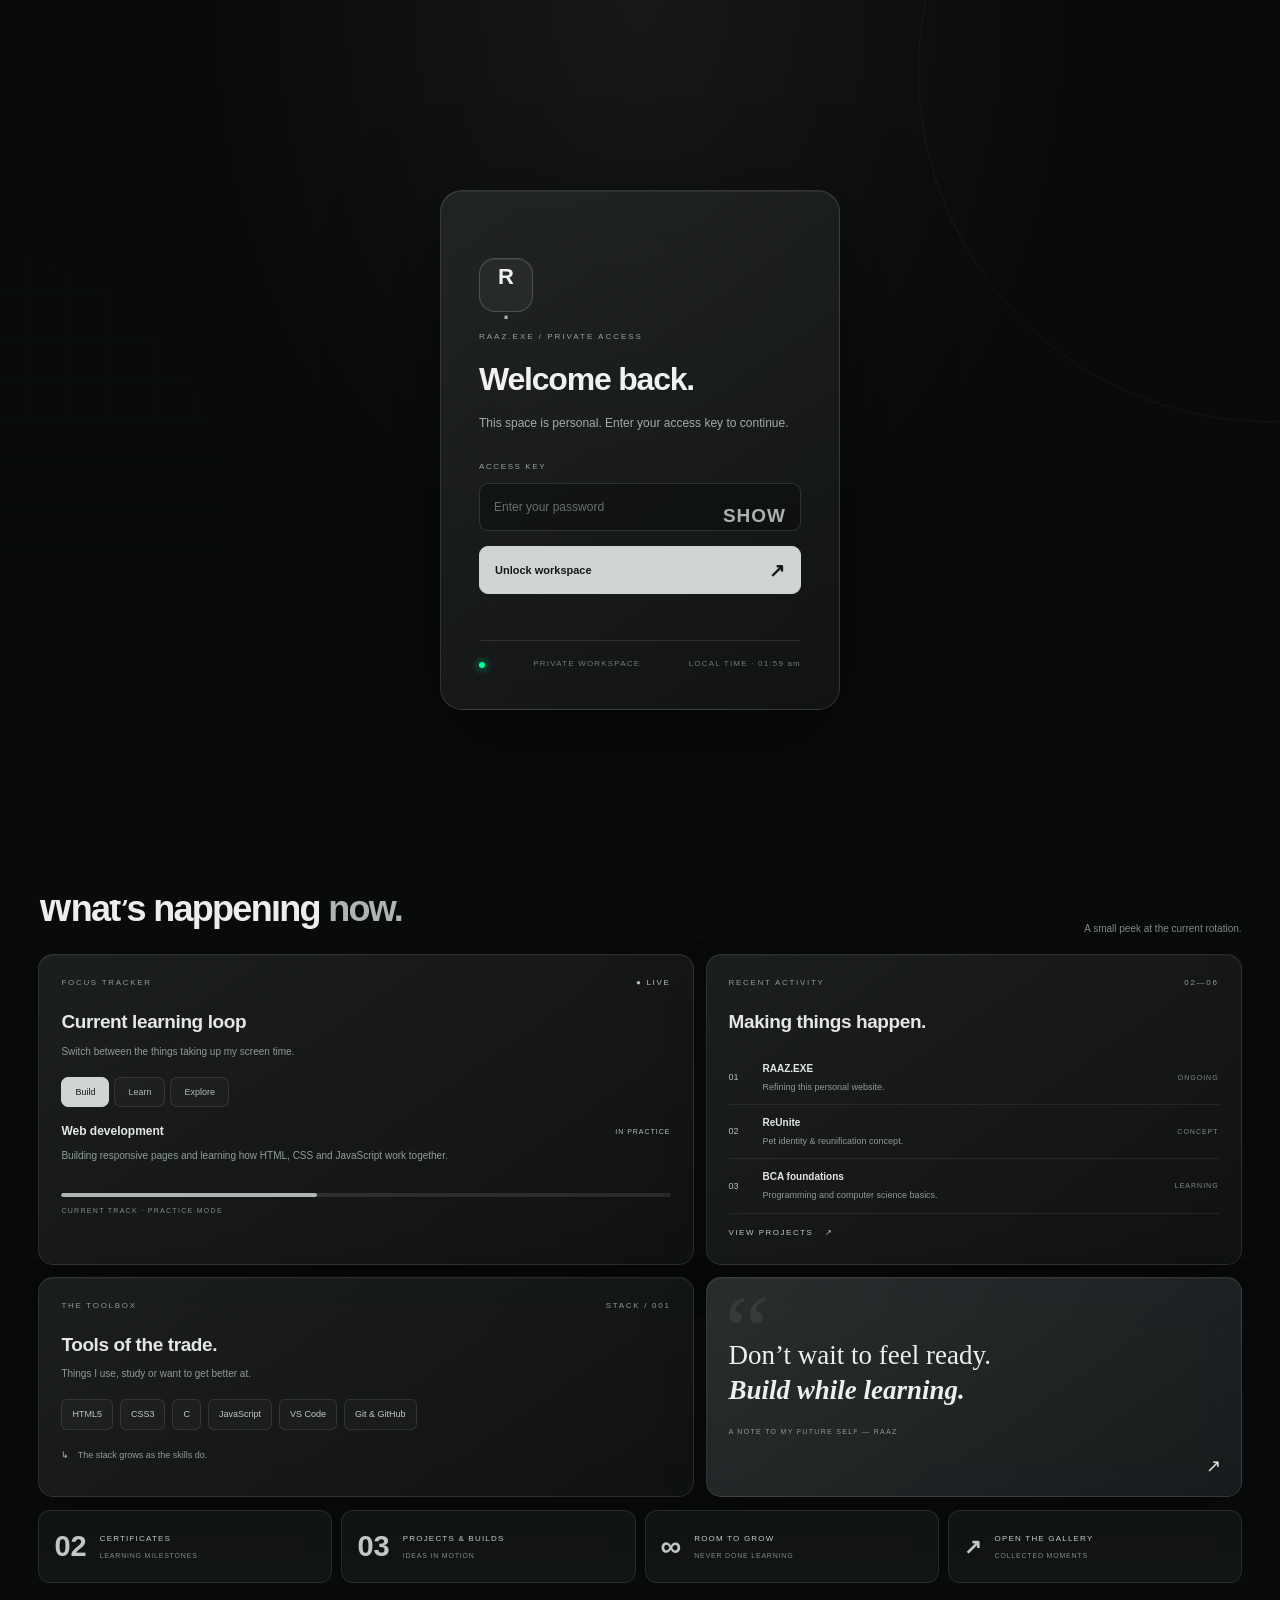
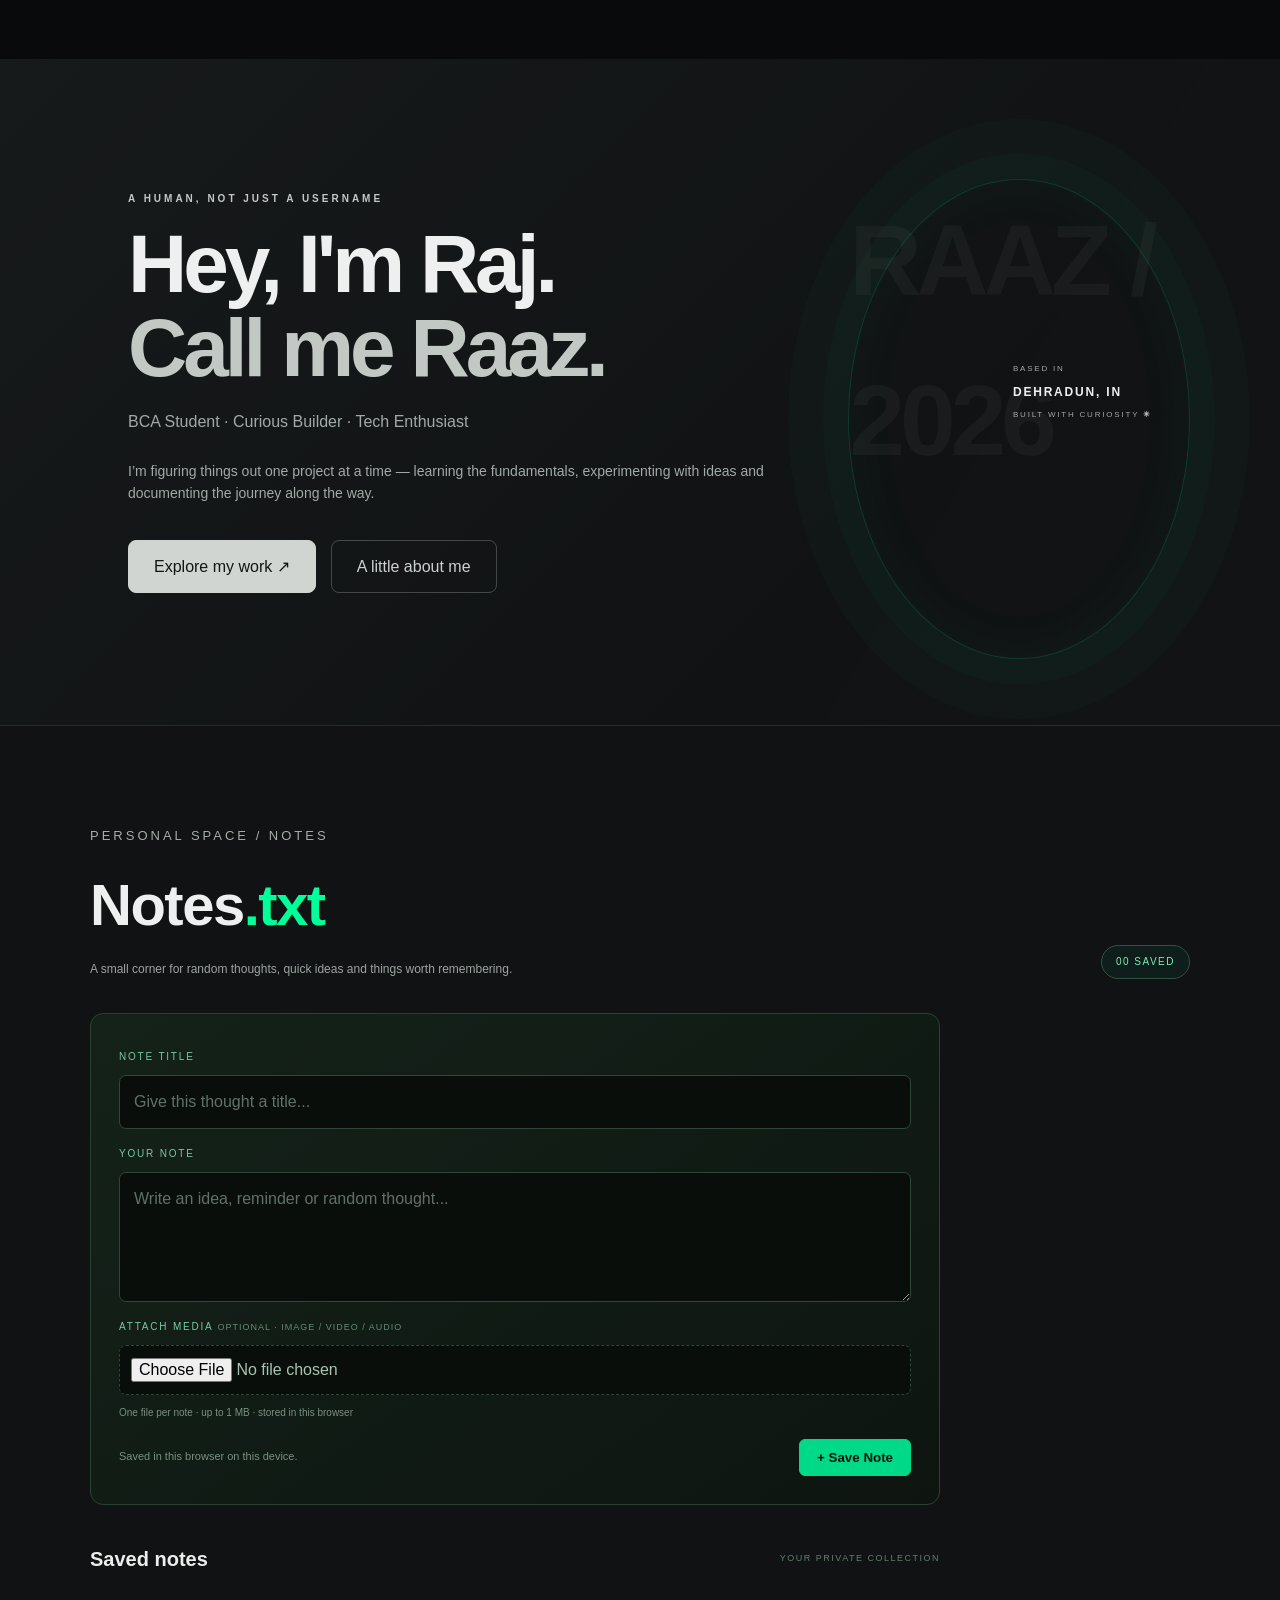
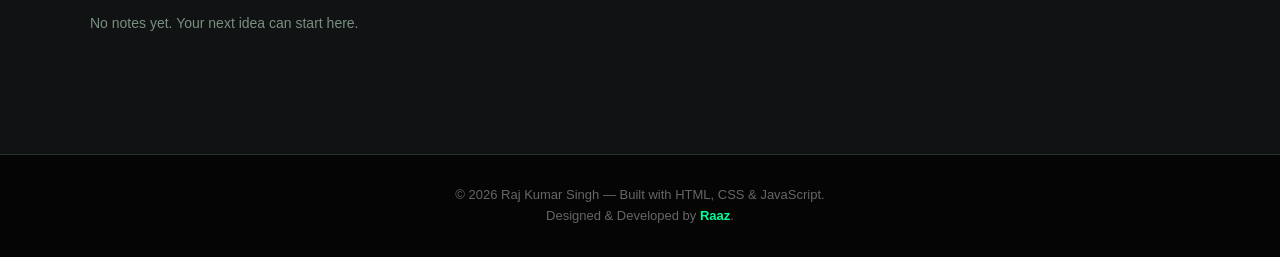
==== commit ac7c6617: "Update current chapter on dashboard" ====
--- a/index.html
+++ b/index.html
@@ -70,7 +70,7 @@
         </div>
         <div class="dash-info-strip">
           <div><span class="dash-strip-label">LOCAL TIME</span><strong id="dashboard-clock">--:--:--</strong><small id="dashboard-date">Loading date...</small></div>
-          <div><span class="dash-strip-label">CURRENT CHAPTER</span><strong>BCA · UNDERGRAD</strong><small>Dehradun, India</small></div>
+          <div><span class="dash-strip-label">CURRENT CHAPTER</span><strong>BCA · SEMESTER 1</strong><small>Dehradun, India</small></div>
           <div><span class="dash-strip-label">MAIN INTERESTS</span><strong>Code / Design / Security</strong><small>Always exploring something new</small></div>
           <div><span class="dash-strip-label">MINDSET</span><strong>Build > Just consume</strong><small>Learn it. Try it. Ship it.</small></div>
         </div>
--- a/style.css
+++ b/style.css
@@ -1955,3 +1955,247 @@
 }
 @media(max-width:390px) { .dash-hero h1 { font-size:49px; } .dash-bottom-row { grid-template-columns:1fr; } }
 @media(prefers-reduced-motion:reduce) { .dash-live i,.dash-cursor { animation:none; } }
+
+
+/* =========================================================
+   RAAZ.EXE / DARK GLASS PASS
+   Quiet monochrome surfaces, soft blur, restrained contrast.
+========================================================= */
+:root {
+  --acid:#c6c9c7;
+  --mint:#aeb7b1;
+  --ink:#090a0b;
+  --muted:#a0a4a2;
+}
+html { background:#090a0b; }
+body.raaz-site { background:#090a0b; color:#eceeed; }
+.site-header {
+  background:rgba(13,15,16,.72);
+  border-bottom:1px solid rgba(230,235,232,.09);
+  backdrop-filter:blur(22px) saturate(115%);
+  -webkit-backdrop-filter:blur(22px) saturate(115%);
+}
+.site-header .logo span,
+.site-header .nav-links a:hover,
+.site-header .nav-links a[aria-current="page"] { color:#d8dcda; }
+.site-header .nav-links a:after { background:rgba(220,225,222,.72); }
+
+.dashboard-section {
+  background:
+    radial-gradient(ellipse at 78% 0%,rgba(180,190,184,.055),transparent 34%),
+    #090a0b;
+}
+.dash-topline .section-label { color:#c2c7c4; }
+.dash-slash,.dash-version,.dash-live { color:#858d88; }
+.dash-live i { background:#aeb7b1; box-shadow:none; animation:none; }
+.dash-hero {
+  border:1px solid rgba(225,232,227,.13);
+  border-radius:18px;
+  background:linear-gradient(135deg,rgba(35,39,38,.76),rgba(17,19,20,.72));
+  box-shadow:0 24px 70px rgba(0,0,0,.24),inset 0 1px rgba(255,255,255,.045);
+  backdrop-filter:blur(24px);
+  -webkit-backdrop-filter:blur(24px);
+}
+.dash-hero:after {
+  opacity:.055;
+  background-image:linear-gradient(rgba(220,228,222,.16) 1px,transparent 1px),linear-gradient(90deg,rgba(220,228,222,.16) 1px,transparent 1px);
+}
+.dash-overline,.dash-hero h1 em,.dash-workspace-heading > div > span,
+.dash-workspace-heading h2 em { color:#c0c6c2; }
+.dash-hero h1 { font-size:clamp(46px,6.1vw,78px); letter-spacing:-4px; }
+.dash-lede { color:#aeb5b0; max-width:450px; }
+.dash-primary {
+  color:#111415;
+  background:#d4d8d5;
+  border:1px solid #d4d8d5;
+  border-radius:7px;
+}
+.dash-primary:hover { background:#f0f2f0; border-color:#f0f2f0; }
+.dash-text-link { color:#b5bcb7; }
+.dash-text-link:hover { color:#f0f2f0; }
+.dash-visual {
+  border:1px solid rgba(228,235,230,.14);
+  border-radius:13px;
+  background:rgba(8,10,11,.58);
+  box-shadow:0 24px 55px rgba(0,0,0,.3),inset 0 1px rgba(255,255,255,.04);
+  backdrop-filter:blur(18px);
+  -webkit-backdrop-filter:blur(18px);
+}
+.dash-code b,.dash-code em,.dash-terminal-result i,.dash-cursor { color:#c4cbc6; }
+.dash-terminal-result i { background:#aeb7b1; }
+.dash-orbit { border-color:rgba(210,220,213,.075); box-shadow:0 0 0 24px rgba(210,220,213,.012),0 0 0 50px rgba(210,220,213,.008); }
+.dash-info-strip {
+  border:1px solid rgba(225,232,227,.11);
+  border-radius:13px;
+  background:rgba(27,30,30,.55);
+  backdrop-filter:blur(18px);
+  -webkit-backdrop-filter:blur(18px);
+  overflow:hidden;
+}
+.dash-info-strip > div { border-color:rgba(225,232,227,.09); }
+.dash-strip-label,.dash-info-strip small { color:#89918c; }
+.dash-info-strip strong { color:#e1e5e2; }
+.dash-panel {
+  border:1px solid rgba(225,232,227,.11);
+  border-radius:14px;
+  background:linear-gradient(145deg,rgba(34,38,37,.7),rgba(20,22,23,.66));
+  box-shadow:inset 0 1px rgba(255,255,255,.035),0 16px 40px rgba(0,0,0,.14);
+  backdrop-filter:blur(20px);
+  -webkit-backdrop-filter:blur(20px);
+}
+.dash-panel:hover { transform:translateY(-3px); border-color:rgba(225,232,227,.23); }
+.dash-panel-head,.dash-panel-sub,.dash-panel-link { color:#a0a8a3; }
+.dash-live-dot,.dash-tab-title span,.dash-activity-number,.dash-stack-note span,
+.dash-stat > strong { color:#c0c6c2; }
+.dash-tabs button {
+  border:1px solid rgba(225,232,227,.14);
+  border-radius:6px;
+  color:#b2b9b4;
+  background:rgba(255,255,255,.025);
+}
+.dash-tabs button.active,.dash-tabs button:hover {
+  color:#111415;
+  border-color:#cbd0cc;
+  background:#cbd0cc;
+}
+.dash-progress { background:rgba(230,235,232,.12); border-radius:99px; }
+.dash-progress span { background:#aeb7b1; border-radius:99px; }
+.dash-tab-content > small,.dash-activity-state,.dash-stack-note { color:#89918c; }
+.dash-activity-list > div { border-color:rgba(225,232,227,.09); }
+.dash-activity-bullet { background:#9ca59f; box-shadow:none; }
+.dash-panel-link:hover { color:#eef1ef; }
+.dash-stack-list span {
+  border:1px solid rgba(225,232,227,.14);
+  border-radius:6px;
+  color:#c3cac5;
+  background:rgba(255,255,255,.025);
+}
+.dash-stack-list span:nth-child(2n) { border-color:rgba(225,232,227,.14); color:#c3cac5; }
+.dash-manifesto-panel {
+  background:linear-gradient(145deg,rgba(54,58,56,.86),rgba(29,32,32,.82));
+  border-color:rgba(225,232,227,.14);
+  color:#eceeed;
+}
+.dash-manifesto-panel:hover { border-color:rgba(225,232,227,.25); }
+.dash-manifesto-mark { color:rgba(235,240,236,.09); }
+.dash-manifesto-panel p { color:#edf0ee; }
+.dash-manifesto-credit { color:#a0a8a3; }
+.dash-manifesto-panel > a { color:#e3e7e4; }
+.dash-stat {
+  border:1px solid rgba(225,232,227,.11);
+  border-radius:12px;
+  background:rgba(27,30,30,.55);
+  backdrop-filter:blur(16px);
+  -webkit-backdrop-filter:blur(16px);
+}
+.dash-stat > span { color:#c4cbc6; }
+.dash-stat small { color:#89918c; }
+.dash-stat-link:hover { border-color:rgba(225,232,227,.25); background:rgba(52,57,54,.55); }
+
+/* Each page gets a slightly different surface, not a different neon colour. */
+.hero {
+  color:#edf0ee;
+  background:
+    radial-gradient(ellipse at 82% 28%,rgba(190,199,193,.08),transparent 30%),
+    linear-gradient(135deg,#171a1a,#101213 72%);
+}
+.hero:before { opacity:.18; background:linear-gradient(120deg,transparent 42%,rgba(255,255,255,.035)); }
+.hero:after { color:rgba(230,235,232,.055); }
+.hero .small-text,.hero .hero-accent { color:#c5ccc7; }
+.hero h1,.hero-side-note strong { color:#f0f2f1; }
+.hero h2,.hero-description,.hero-side-note { color:#a4aca7; }
+.hero .primary {
+  background:#d1d6d2; color:#111414; border-color:#d1d6d2; border-radius:7px;
+}
+.hero .primary:hover { background:transparent; color:#edf0ee; border-color:#8e9791; }
+.hero .secondary { color:#d0d6d2; border-color:rgba(225,232,227,.24); border-radius:7px; }
+.hero .secondary:hover { background:rgba(255,255,255,.09); color:#fff; }
+.hero-side-note b { color:#c5ccc7; }
+.notes-section { background:#111415; border-top:1px solid rgba(225,232,227,.1); }
+.notes-section .section-label { color:#aab2ad; }
+.notes-section .section-title { color:#edf0ee; }
+.notes-intro { color:#a2aaa5; }
+
+/* Profile and collections stay dark, with restrained tonal identities. */
+.profile-hero {
+  background:linear-gradient(135deg,rgba(36,39,42,.84),rgba(14,16,18,.9));
+  border-color:rgba(225,232,227,.13);
+}
+.profile-hero h1 em,.profile-hero .section-label,.profile-page .section-label,
+.profile-page .date,.profile-page .goal > span { color:#c0c6c2; }
+.profile-hero .profile-orbit {
+  border-color:rgba(220,226,222,.32);
+  color:#d2d7d3;
+  box-shadow:0 0 0 18px rgba(220,226,222,.025);
+}
+.profile-page .skill-card:hover,.profile-page .project-card:hover { border-color:rgba(225,232,227,.32); }
+.profile-page .tags span { border-color:rgba(225,232,227,.15); }
+.collection-page { --collection-accent:#c3c9c5; --collection-glow:rgba(200,210,203,.055); }
+.collection-page[data-collection="dumps"] { --collection-accent:#aeb6b0; --collection-glow:rgba(180,190,183,.05); }
+.collection-page .collection-eyebrow > span { box-shadow:none; }
+.collection-page .collection-hero {
+  background:linear-gradient(135deg,rgba(34,39,40,.84),rgba(13,17,18,.9));
+  border-color:rgba(225,232,227,.14);
+}
+.collection-page[data-collection="dumps"] .collection-hero { background:linear-gradient(135deg,rgba(38,37,34,.82),rgba(16,16,15,.92)); }
+.collection-page .collection-add-btn { background:#cbd1cd; border-color:#cbd1cd; color:#121515; border-radius:7px; }
+.collection-page .collection-add-btn:hover { filter:brightness(1.08); }
+.collection-page .gallery-card:hover,.collection-page .dump-card:hover { border-color:rgba(225,232,227,.3); }
+.collection-page .collection-search:focus-within { border-color:rgba(225,232,227,.35); }
+@media(max-width:650px) {
+  .dash-hero h1 { font-size:clamp(43px,11vw,60px); letter-spacing:-2.5px; }
+  .dash-hero { border-radius:14px; }
+  .dash-panel,.dash-stat,.dash-info-strip { border-radius:11px; }
+}
+@media(prefers-reduced-motion:reduce) {
+  .dash-live i,.dash-cursor { animation:none; }
+}
+
+
+/* RAAZ.EXE — MINIMAL SMOKED GLASS OVERRIDE */
+:root{--bg:#090a0b;--line:rgba(235,239,236,.11);--line-hover:rgba(235,239,236,.23);--accent:#cbd1cc}
+html{background:var(--bg);scroll-padding-top:90px}
+body.raaz-site{background:var(--bg)!important;color:#eceeec!important}
+body.raaz-site:before{content:"";position:fixed;inset:0;z-index:-1;pointer-events:none;background:radial-gradient(ellipse at 50% -25%,rgba(255,255,255,.045),transparent 55%),linear-gradient(180deg,#0c0e0f,#090a0b 65%)}
+.site-header{background:rgba(10,11,12,.72)!important;border-bottom:1px solid var(--line)!important;backdrop-filter:blur(24px)!important;-webkit-backdrop-filter:blur(24px)!important}
+.site-header .logo{color:#f0f2f0!important}.site-header .logo span,.site-header .nav-links a:hover,.site-header .nav-links a[aria-current=page]{color:#d6dbd7!important}.site-header .nav-links a{color:#a1a7a3!important}.site-header .nav-links a:after{background:#cbd1cc!important}
+.dashboard-section{padding:120px 0 76px!important;background:transparent!important}.dash-shell{max-width:1240px!important}.dash-topline .section-label{color:#c0c6c1!important;font-size:9px!important}.dash-slash,.dash-version,.dash-live{color:#89918c!important}.dash-live i{background:#aab2ad!important;box-shadow:none!important;animation:none!important}
+.dash-hero{min-height:350px!important;grid-template-columns:1.1fr .9fr!important;border:1px solid var(--line)!important;border-radius:20px!important;background:linear-gradient(125deg,rgba(35,38,39,.82),rgba(17,19,20,.72))!important;box-shadow:0 26px 80px rgba(0,0,0,.25),inset 0 1px rgba(255,255,255,.045)!important;backdrop-filter:blur(22px)!important}
+.dash-hero:after{opacity:.02!important}.dash-hero-copy{padding:clamp(28px,5vw,62px)!important}.dash-overline{color:#9da6a0!important}.dash-hero h1{font-size:clamp(42px,5.5vw,72px)!important;line-height:1.02!important;letter-spacing:-3.8px!important;color:#f0f2f0!important;font-weight:600!important}.dash-hero h1 em{color:#aeb6b0!important}.dash-lede{color:#a9b0ab!important;font-size:13px!important;line-height:1.85!important}
+.dash-primary{background:#d5dad6!important;color:#111414!important;border:1px solid #d5dad6!important;border-radius:8px!important}.dash-primary:hover{background:#f0f2f0!important;border-color:#f0f2f0!important;transform:translateY(-2px)}.dash-text-link{color:#b5bcb7!important}
+.dash-visual{margin:26px 28px 26px 0!important;min-height:280px!important;border:1px solid var(--line)!important;border-radius:14px!important;background:rgba(8,10,11,.58)!important;box-shadow:0 20px 55px rgba(0,0,0,.28),inset 0 1px rgba(255,255,255,.035)!important;backdrop-filter:blur(18px)!important;transform:none!important}.dash-visual:hover{transform:translateY(-3px)!important}.dash-visual-top{border-color:var(--line)!important}.dash-visual-top i,.dash-visual-top i:first-child,.dash-visual-top i:nth-child(2),.dash-visual-top i:nth-child(3){background:#727a75!important}.dash-code{color:#cbd0cc!important}.dash-code p span{color:#59615c!important}.dash-code b,.dash-code em,.dash-terminal-result i,.dash-cursor{color:#c2c9c3!important}.dash-terminal-result{border-color:var(--line)!important;color:#89918c!important}.dash-terminal-result i{background:#aeb6b0!important}.dash-orbit{border-color:rgba(220,226,221,.055)!important;box-shadow:0 0 0 24px rgba(220,226,221,.012),0 0 0 50px rgba(220,226,221,.008)!important}
+.dash-info-strip{margin:12px 0 48px!important;border:1px solid var(--line)!important;border-radius:14px!important;background:rgba(25,28,29,.55)!important;overflow:hidden!important;backdrop-filter:blur(18px)!important}.dash-info-strip>div{padding:15px 18px!important;border-color:var(--line)!important}.dash-strip-label,.dash-info-strip small{color:#818a84!important}.dash-info-strip strong{color:#dfe3e0!important}
+.dash-workspace-heading h2{color:#eceeec!important;font-size:clamp(26px,3.5vw,36px)!important}.dash-workspace-heading h2 em,.dash-workspace-heading>div>span{color:#aeb6b0!important}.dash-workspace-heading>p{color:#818a84!important}.dash-workspace{gap:12px!important}
+.dash-panel{min-height:220px!important;padding:22px!important;border:1px solid var(--line)!important;border-radius:15px!important;background:linear-gradient(145deg,rgba(34,37,38,.76),rgba(19,21,22,.7))!important;box-shadow:inset 0 1px rgba(255,255,255,.035),0 18px 45px rgba(0,0,0,.16)!important;backdrop-filter:blur(20px)!important;transition:transform .3s,border-color .3s,background .3s!important}.dash-panel:hover{transform:translateY(-4px)!important;border-color:var(--line-hover)!important}.dash-panel-head,.dash-panel-sub,.dash-activity-list small,.dash-stack-note{color:#929a95!important}.dash-live-dot,.dash-tab-title span,.dash-activity-number,.dash-stack-note span{color:#b8c0ba!important}.dash-panel h3,.dash-tab-title strong,.dash-activity-list b{color:#e4e7e5!important}
+.dash-tabs button{border:1px solid var(--line)!important;border-radius:7px!important;background:rgba(255,255,255,.025)!important;color:#b3bab5!important}.dash-tabs button.active,.dash-tabs button:hover{background:#d0d5d1!important;color:#151817!important;border-color:#d0d5d1!important}.dash-progress{background:rgba(255,255,255,.1)!important;border-radius:99px!important}.dash-progress span{background:#aeb6b0!important;border-radius:99px!important}.dash-tab-content>small,.dash-activity-state{color:#828b85!important}.dash-activity-list>div{border-color:rgba(235,239,236,.08)!important}.dash-panel-link{color:#c1c8c3!important}.dash-stack-list span,.dash-stack-list span:nth-child(2n){border:1px solid var(--line)!important;border-radius:6px!important;background:rgba(255,255,255,.025)!important;color:#c2c9c4!important}
+.dash-manifesto-panel{background:linear-gradient(145deg,rgba(47,51,51,.88),rgba(26,29,30,.9))!important;border-color:var(--line)!important}.dash-manifesto-mark{color:rgba(240,244,241,.08)!important}.dash-manifesto-panel p{color:#edf0ee!important}.dash-manifesto-credit{color:#929b95!important}.dash-manifesto-panel>a{color:#e0e5e1!important}
+.dash-stat{border:1px solid var(--line)!important;border-radius:12px!important;background:rgba(25,28,29,.58)!important;backdrop-filter:blur(16px)!important}.dash-stat>strong{color:#c1c8c3!important}.dash-stat>span{color:#c4cbc6!important}.dash-stat small{color:#828b85!important}.dash-stat-link:hover{border-color:var(--line-hover)!important;background:rgba(45,49,49,.68)!important}
+.hero{position:relative!important;min-height:74vh!important;background:linear-gradient(135deg,#171a1b,#101213 70%)!important;color:#edf0ee!important}.hero:before{opacity:.12!important;background:linear-gradient(120deg,transparent 45%,rgba(255,255,255,.035))!important}.hero:after{color:rgba(235,240,236,.045)!important}.hero .small-text,.hero .hero-accent{color:#c2c9c4!important}.hero h1,.hero-side-note strong{color:#edf0ee!important}.hero h2,.hero-description,.hero-side-note{color:#a2aaa5!important}.hero .primary{background:#d0d5d1!important;color:#121515!important;border-color:#d0d5d1!important;border-radius:8px!important}.hero .primary:hover{background:transparent!important;color:#edf0ee!important}.hero .secondary{color:#cbd1cc!important;border-color:var(--line-hover)!important;border-radius:8px!important}.hero .secondary:hover{background:rgba(255,255,255,.07)!important;color:#fff!important}.hero-side-note b{color:#c2c9c4!important}
+.notes-section{background:#101213!important;border-top:1px solid var(--line)!important}.notes-section .section-label{color:#a5ada7!important}.notes-section .section-title{color:#edf0ee!important}.notes-intro{color:#9da59f!important}
+
+/* Lock screen: redesigned in place, preserving the existing form logic */
+#password-screen{position:fixed!important;inset:0!important;z-index:99999!important;display:flex!important;align-items:center!important;justify-content:center!important;min-height:100vh;padding:28px 18px!important;overflow:hidden;background:radial-gradient(ellipse at 50% 0%,rgba(190,198,192,.075),transparent 48%),#090a0b!important;opacity:1;transition:opacity .45s,visibility .45s}
+#password-screen.is-unlocking{opacity:0;visibility:hidden;pointer-events:none}
+#password-screen:before,#password-screen:after{content:"";position:absolute;width:540px;height:540px;border:1px solid rgba(235,239,236,.045);border-radius:50%;pointer-events:none}
+#password-screen:before{left:-310px;top:28%}#password-screen:after{right:-340px;top:-280px;width:700px;height:700px}
+.password-box{position:relative!important;z-index:1;width:min(100%,430px)!important;padding:38px!important;border:1px solid rgba(235,239,236,.14)!important;border-radius:22px!important;background:linear-gradient(145deg,rgba(39,42,42,.78),rgba(19,21,22,.82))!important;box-shadow:0 30px 100px rgba(0,0,0,.5),inset 0 1px rgba(255,255,255,.055)!important;backdrop-filter:blur(28px) saturate(115%)!important;-webkit-backdrop-filter:blur(28px) saturate(115%)!important;animation:lock-arrive .65s cubic-bezier(.2,.75,.25,1) both}
+.login-mark{display:grid!important;place-items:center!important;width:54px!important;height:54px!important;margin:29px 0 19px!important;border:1px solid rgba(235,239,236,.2)!important;border-radius:16px!important;background:rgba(255,255,255,.045)!important;color:#f0f2f0!important;font-size:22px!important;box-shadow:inset 0 1px rgba(255,255,255,.06)!important}.login-mark span{color:#aeb6b0!important}
+.login-eyebrow{color:#9ba39d!important;font-size:8px!important;letter-spacing:2px!important}.password-box h1{margin:10px 0 8px!important;color:#f0f2f0!important;font-size:32px!important;font-weight:550!important;letter-spacing:-1.2px!important}.login-description{margin-bottom:26px!important;color:#a4aca6!important;font-size:12px!important;line-height:1.8!important}
+.password-box label{color:#9ca49e!important;font-size:8px!important;letter-spacing:1.6px!important}.password-box input{width:100%!important;height:48px!important;padding:0 72px 0 14px!important;border:1px solid rgba(235,239,236,.14)!important;border-radius:9px!important;outline:none!important;background:rgba(5,7,8,.34)!important;color:#edf0ee!important;font-size:12px!important}.password-box input:focus{border-color:rgba(230,236,231,.42)!important;box-shadow:0 0 0 3px rgba(220,228,222,.055)!important}.password-box input::placeholder{color:#68716b!important}
+.password-box form{display:flex;flex-direction:column;gap:10px}.password-box form button[type=submit]{display:flex!important;align-items:center!important;justify-content:space-between!important;width:100%!important;height:48px!important;margin-top:5px!important;padding:0 15px!important;border:1px solid #d0d5d1!important;border-radius:9px!important;background:#d0d5d1!important;color:#151817!important;font-size:11px!important;font-weight:650!important;cursor:pointer!important;transition:transform .2s,background .2s!important}.password-box form button[type=submit]:hover{transform:translateY(-2px)!important;background:#edf0ee!important}
+.password-box .password-toggle{position:absolute;right:8px;top:50%;width:auto!important;height:auto!important;transform:translateY(-50%);padding:7px!important;border:0!important;background:transparent!important;color:#aab2ac!important;font-size:8px!important;letter-spacing:1px!important;cursor:pointer}.password-box .password-toggle .hide-label{display:none}.password-box .password-toggle[aria-pressed=true] .show-label{display:none}.password-box .password-toggle[aria-pressed=true] .hide-label{display:inline}
+#password-screen .lock-input-wrap{position:relative}.password-box #error-message{min-height:18px;margin-top:10px;color:#d2b9b9;font-size:10px}
+.password-box .login-footer{display:flex;justify-content:space-between;gap:12px;margin-top:18px;padding-top:17px;border-top:1px solid var(--line);color:#737c76;font-size:8px;letter-spacing:1.2px}
+@keyframes lock-arrive{from{opacity:0;transform:translateY(16px) scale(.985)}to{opacity:1;transform:translateY(0) scale(1)}}
+.profile-hero{background:linear-gradient(135deg,rgba(36,39,40,.86),rgba(13,15,16,.92))!important;border-color:var(--line)!important}.profile-hero h1 em,.profile-hero .section-label,.profile-page .section-label,.profile-page .date,.profile-page .goal>span{color:#b9c1bb!important}.profile-hero .profile-orbit{border-color:rgba(225,232,227,.28)!important;color:#d1d7d2!important;box-shadow:0 0 0 18px rgba(225,232,227,.025)!important}.profile-page .skill-card:hover,.profile-page .project-card:hover{border-color:var(--line-hover)!important}.profile-page .tags span{border-color:var(--line)!important}
+.collection-page{--collection-accent:#c2c9c4!important;--collection-glow:rgba(210,220,213,.035)!important}.collection-page[data-collection=dumps]{--collection-accent:#aeb6b0!important;--collection-glow:rgba(190,200,193,.03)!important}.collection-page .collection-hero,.collection-page[data-collection=dumps] .collection-hero{background:linear-gradient(135deg,rgba(35,39,40,.86),rgba(13,16,17,.93))!important;border-color:var(--line)!important}.collection-page .collection-eyebrow>span{box-shadow:none!important}.collection-page .collection-add-btn{background:#cbd1cc!important;border-color:#cbd1cc!important;color:#141817!important}.collection-page .gallery-card:hover,.collection-page .dump-card:hover{border-color:var(--line-hover)!important}
+@media(max-width:760px){.dash-hero{grid-template-columns:1fr!important}.dash-visual{margin:0 18px 20px!important}.dash-info-strip{grid-template-columns:1fr 1fr!important}.dash-workspace{grid-template-columns:1fr!important}}
+@media(max-width:650px){.dashboard-section{padding-top:125px!important}.dash-hero-copy{padding:32px 23px 20px!important}.dash-hero h1{font-size:clamp(40px,11vw,56px)!important;letter-spacing:-2.5px!important}.dash-info-strip>div{padding:13px!important}.dash-bottom-row{grid-template-columns:1fr 1fr!important}.password-box{padding:27px 23px!important;border-radius:18px!important}}
+@media(prefers-reduced-motion:reduce){*,*::before,*::after{scroll-behavior:auto!important;animation-duration:.01ms!important;animation-iteration-count:1!important;transition-duration:.01ms!important}}
+.motion-ready{opacity:0;transform:translateY(12px);transition:opacity .55s ease var(--motion-delay,0ms),transform .55s cubic-bezier(.2,.7,.2,1) var(--motion-delay,0ms)}.motion-ready.motion-in{opacity:1;transform:translateY(0)}
+
+/* Respect the existing session unlock script despite the overlay's flex layout. */
+#password-screen[style*="display: none"]{display:none!important}
+#password-screen .login-footer{align-items:center}
+#password-screen .lock-input-wrap{width:100%}
+#password-screen .password-toggle{line-height:1}
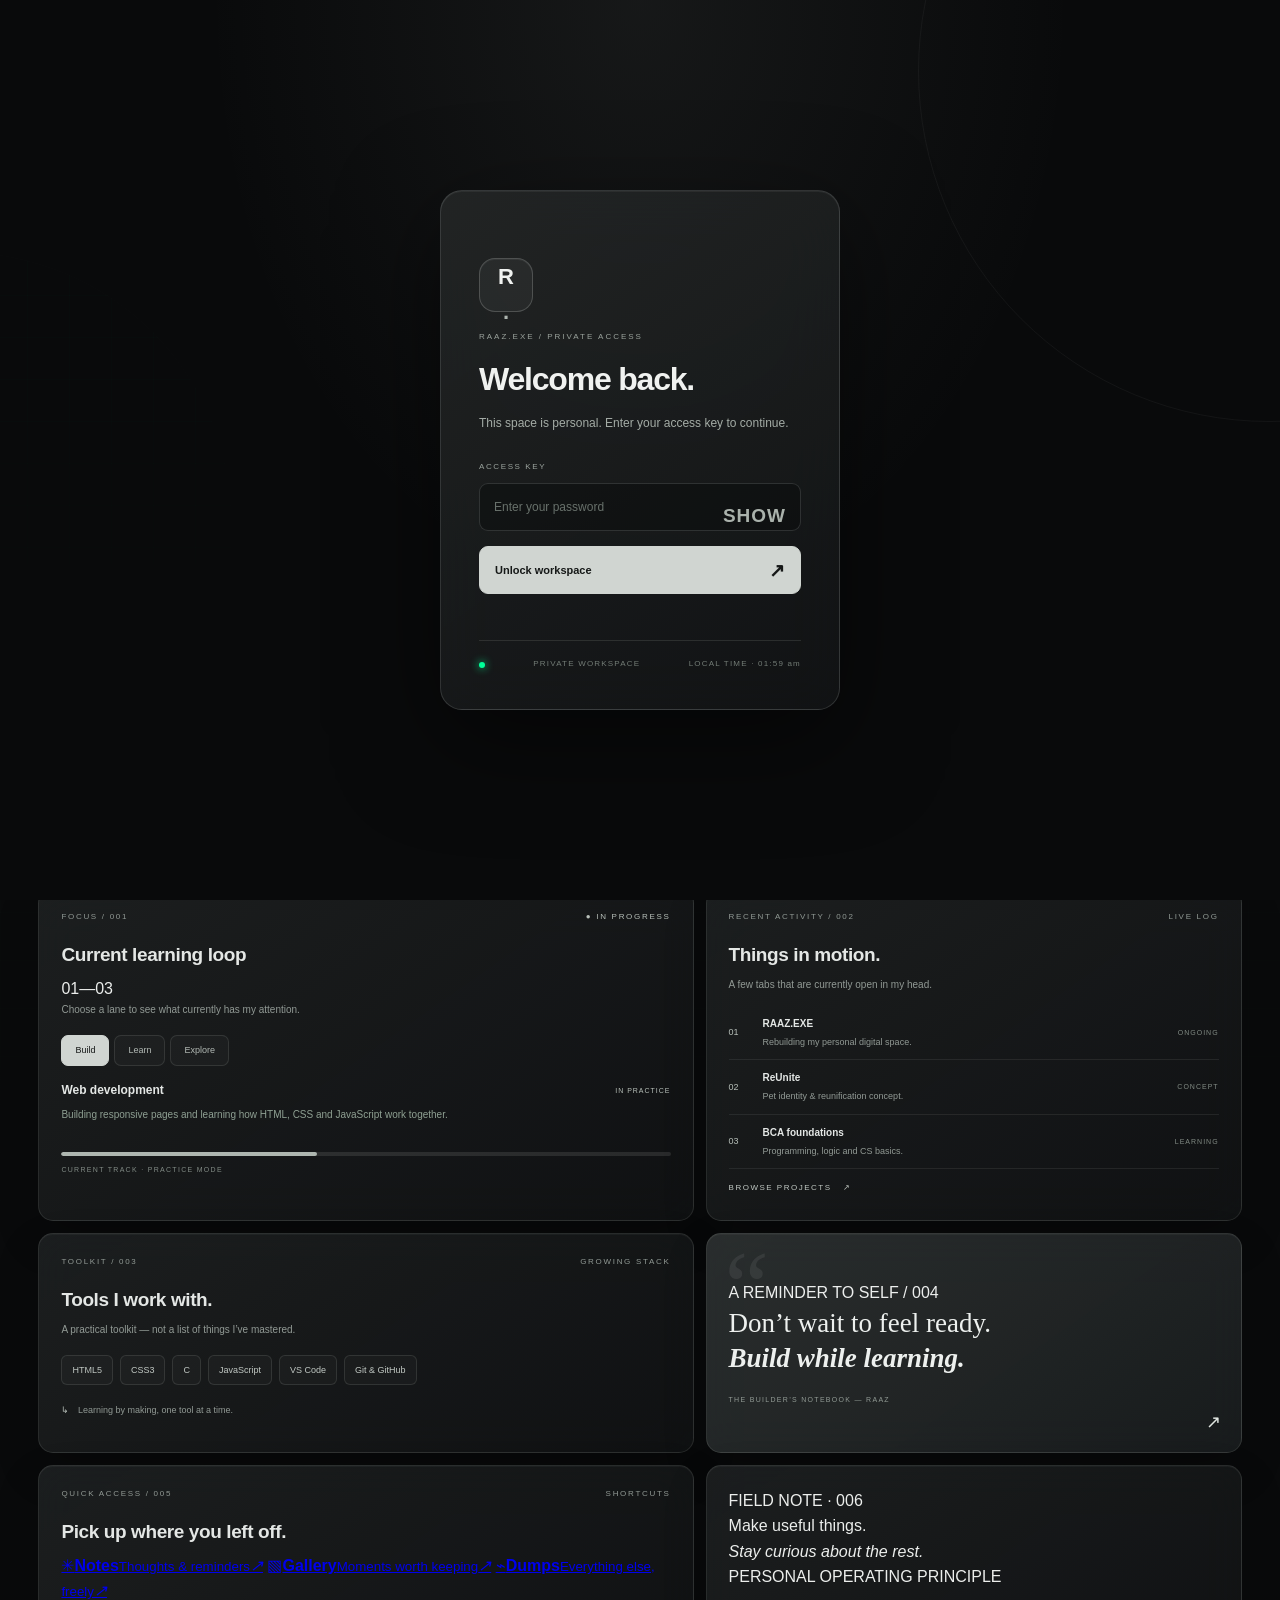
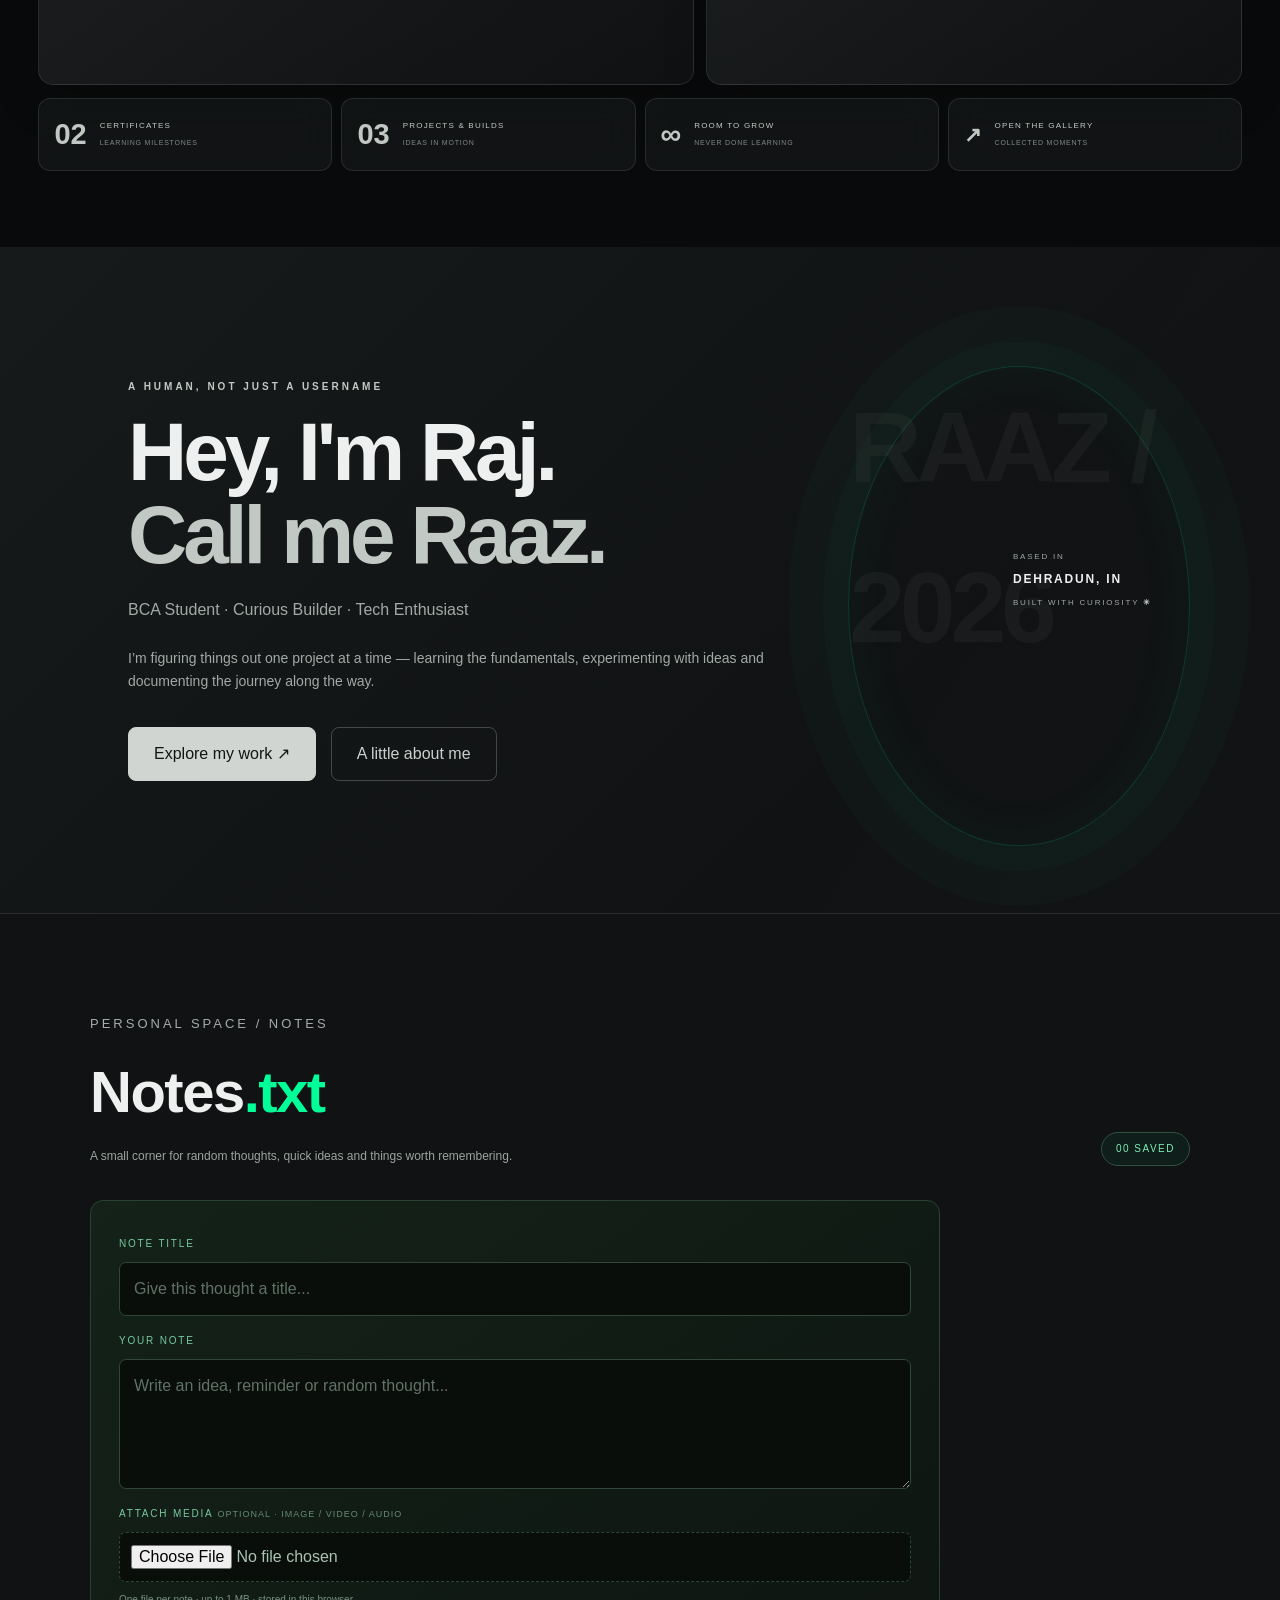
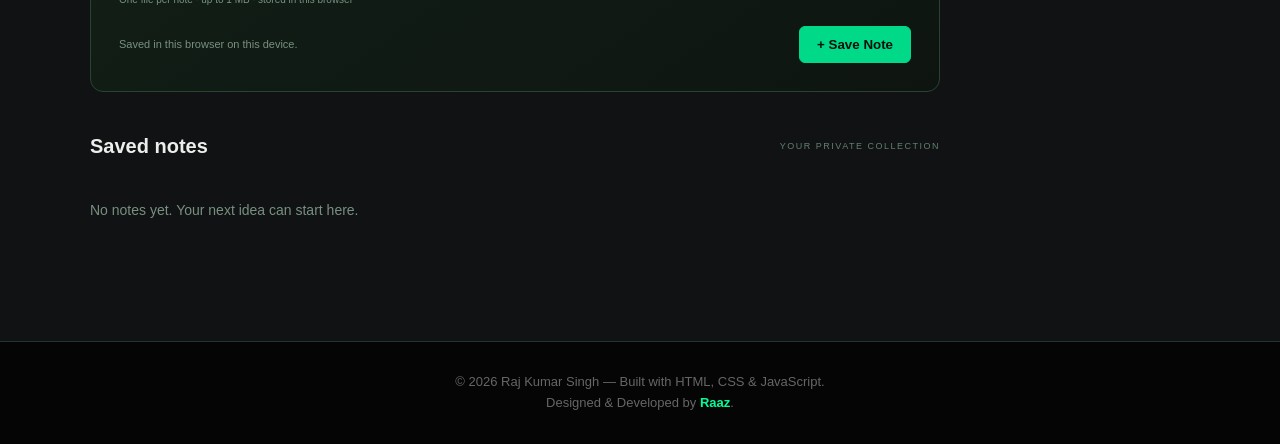
==== commit 22645672: "Rebuild dashboard as a personal command centre" ====
--- a/index.html
+++ b/index.html
@@ -39,48 +39,62 @@
             </div>
         </nav>
     </header>
-    <!-- ================= DIGITAL DASHBOARD ================= -->
+    <!-- ================= RAAZ.EXE COMMAND CENTRE ================= -->
     <section id="dashboard" class="section dashboard-section">
       <div class="container dash-shell">
         <div class="dash-topline">
-          <p class="section-label">RAAZ<span class="dash-slash">/</span> DIGITAL SPACE <span class="dash-version">VERSION 2.6</span></p>
-          <div class="dash-live"><i></i><span>AVAILABLE FOR CURIOSITY</span></div>
-        </div>
+          <p class="section-label">RAAZ<span class="dash-slash">/</span> COMMAND CENTRE <span class="dash-version">PERSONAL SYSTEM · 2026</span></p>
+          <div class="dash-live"><i></i><span>WORKSPACE ONLINE</span></div>
+        </div>
+
         <div class="dash-hero">
           <div class="dash-hero-copy">
             <p class="dash-overline" id="dash-greeting">A PERSONAL SPACE BY RAAZ</p>
-            <h1>Welcome to<br><em>Raaz’s Playground.</em></h1>
-            <p class="dash-lede">I’m Raaz — a BCA student, curious builder and creative mind exploring code, design and technology. This is where I learn, experiment, build little things and keep track of the journey.</p>
-            <div class="dash-actions"><a class="dash-primary" href="profile.html">Explore the person <span>↗</span></a><a class="dash-text-link" href="#home">See the intro ↓</a></div>
+            <p class="dash-kicker">INDEPENDENTLY CURIOUS. ALWAYS IN PROGRESS.</p>
+            <h1>A space to think.<br><em>A place to build.</em></h1>
+            <p class="dash-lede">Welcome to my corner of the internet — a living workspace for learning, experiments, ideas and the things I make along the way.</p>
+            <div class="dash-actions">
+              <a class="dash-primary" href="profile.html">Explore my world <span>↗</span></a>
+              <a class="dash-text-link" href="#dash-workspace">Enter workspace ↓</a>
+            </div>
           </div>
-          <div class="dash-visual" aria-label="Decorative code terminal">
-            <div class="dash-visual-top"><span><i></i><i></i><i></i></span><small>raaz@workspace ~</small><b>•••</b></div>
-            <div class="dash-code">
-              <p><span>01</span> <b>const</b> developer = {</p>
-              <p><span>02</span> &nbsp; name: <em>'Raaz'</em>,</p>
-              <p><span>03</span> &nbsp; status: <em>'learning'</em>,</p>
-              <p><span>04</span> &nbsp; curiosity: <em>Infinity</em>,</p>
-              <p><span>05</span> &nbsp; building: <em>true</em></p>
-              <p><span>06</span> };</p>
-              <div class="dash-terminal-result"><i></i> process running <b class="dash-cursor">_</b></div>
-            </div>
-            <div class="dash-orbit dash-orbit-one"></div><div class="dash-orbit dash-orbit-two"></div>
-            <span class="dash-visual-index">FIG. 01 / THE BUILDER MINDSET</span>
+
+          <div class="dash-visual" aria-label="Workspace system overview">
+            <div class="dash-visual-top">
+              <span><i></i><i></i><i></i></span>
+              <small>RAAZ.EXE / SYSTEM OVERVIEW</small>
+              <b>01</b>
+            </div>
+            <div class="dash-console-body">
+              <div class="dash-console-caption"><span>SESSION STATUS</span><span class="dash-console-live"><i></i> ACTIVE</span></div>
+              <div class="dash-console-title">Curiosity is<br><em>the interface.</em></div>
+              <div class="dash-console-rule"></div>
+              <div class="dash-console-row"><span>Current chapter</span><strong>BCA · SEM 01</strong></div>
+              <div class="dash-console-row"><span>Primary direction</span><strong>Build & explore</strong></div>
+              <div class="dash-console-row"><span>System version</span><strong>v2.7 / evolving</strong></div>
+              <div class="dash-console-bottom"><span>NO FINISH LINE DETECTED</span><span>↗</span></div>
+            </div>
+            <span class="dash-visual-index">PERSONAL WORKSPACE / FIG. 001</span>
           </div>
         </div>
+
         <div class="dash-info-strip">
-          <div><span class="dash-strip-label">LOCAL TIME</span><strong id="dashboard-clock">--:--:--</strong><small id="dashboard-date">Loading date...</small></div>
-          <div><span class="dash-strip-label">CURRENT CHAPTER</span><strong>BCA · SEMESTER 1</strong><small>Dehradun, India</small></div>
-          <div><span class="dash-strip-label">MAIN INTERESTS</span><strong>Code / Design / Security</strong><small>Always exploring something new</small></div>
-          <div><span class="dash-strip-label">MINDSET</span><strong>Build > Just consume</strong><small>Learn it. Try it. Ship it.</small></div>
-        </div>
-
-        <div class="dash-workspace-heading"><div><span>01 / WORKSPACE</span><h2>What’s happening <em>now.</em></h2></div><p>A small peek at the current rotation.</p></div>
+          <div><span class="dash-strip-label">LOCAL TIME <i class="dash-card-mark">01</i></span><strong id="dashboard-clock">--:--:--</strong><small id="dashboard-date">Loading date...</small></div>
+          <div><span class="dash-strip-label">CURRENT CHAPTER <i class="dash-card-mark">02</i></span><strong>BCA · SEMESTER 1</strong><small>Dehradun, India</small></div>
+          <div><span class="dash-strip-label">CURRENT INTERESTS <i class="dash-card-mark">03</i></span><strong>Code / Design / Security</strong><small>Always exploring something new</small></div>
+          <div><span class="dash-strip-label">WORKING PRINCIPLE <i class="dash-card-mark">04</i></span><strong>Build > Just consume</strong><small>Learn it. Try it. Ship it.</small></div>
+        </div>
+
+        <div class="dash-workspace-heading" id="dash-workspace">
+          <div><span>01 / THE WORKSPACE</span><h2>Inside the <em>workbench.</em></h2></div>
+          <p>A snapshot of what I’m learning, making and keeping close.</p>
+        </div>
+
         <div class="dash-workspace">
           <article class="dash-panel dash-focus-panel">
-            <div class="dash-panel-head"><span>FOCUS TRACKER</span><span class="dash-live-dot">● LIVE</span></div>
-            <h3>Current learning loop</h3>
-            <p class="dash-panel-sub">Switch between the things taking up my screen time.</p>
+            <div class="dash-panel-head"><span>FOCUS / 001</span><span class="dash-live-dot">● IN PROGRESS</span></div>
+            <div class="dash-panel-title-row"><h3>Current learning loop</h3><span class="dash-panel-index">01—03</span></div>
+            <p class="dash-panel-sub">Choose a lane to see what currently has my attention.</p>
             <div class="dash-tabs" role="tablist" aria-label="Learning focus">
               <button class="active" type="button" data-dash-tab="build" role="tab" aria-selected="true">Build</button>
               <button type="button" data-dash-tab="learn" role="tab" aria-selected="false">Learn</button>
@@ -93,30 +107,52 @@
               <small id="dash-progress-label">CURRENT TRACK · PRACTICE MODE</small>
             </div>
           </article>
+
           <article class="dash-panel dash-activity-panel">
-            <div class="dash-panel-head"><span>RECENT ACTIVITY</span><span>02—06</span></div>
-            <h3>Making things happen.</h3>
+            <div class="dash-panel-head"><span>RECENT ACTIVITY / 002</span><span>LIVE LOG</span></div>
+            <h3>Things in motion.</h3>
+            <p class="dash-panel-sub">A few tabs that are currently open in my head.</p>
             <div class="dash-activity-list">
-              <div><span class="dash-activity-number">01</span><p><b>RAAZ.EXE</b><small>Refining this personal website.</small></p><span class="dash-activity-state">ONGOING</span></div>
+              <div><span class="dash-activity-number">01</span><p><b>RAAZ.EXE</b><small>Rebuilding my personal digital space.</small></p><span class="dash-activity-state">ONGOING</span></div>
               <div><span class="dash-activity-number">02</span><p><b>ReUnite</b><small>Pet identity & reunification concept.</small></p><span class="dash-activity-state">CONCEPT</span></div>
-              <div><span class="dash-activity-number">03</span><p><b>BCA foundations</b><small>Programming and computer science basics.</small></p><span class="dash-activity-state">LEARNING</span></div>
-            </div>
-            <a href="profile.html#projects" class="dash-panel-link">VIEW PROJECTS <span>↗</span></a>
-          </article>
+              <div><span class="dash-activity-number">03</span><p><b>BCA foundations</b><small>Programming, logic and CS basics.</small></p><span class="dash-activity-state">LEARNING</span></div>
+            </div>
+            <a href="profile.html#projects" class="dash-panel-link">BROWSE PROJECTS <span>↗</span></a>
+          </article>
+
           <article class="dash-panel dash-stack-panel">
-            <div class="dash-panel-head"><span>THE TOOLBOX</span><span>STACK / 001</span></div>
-            <h3>Tools of the trade.</h3>
-            <p class="dash-panel-sub">Things I use, study or want to get better at.</p>
+            <div class="dash-panel-head"><span>TOOLKIT / 003</span><span>GROWING STACK</span></div>
+            <h3>Tools I work with.</h3>
+            <p class="dash-panel-sub">A practical toolkit — not a list of things I’ve mastered.</p>
             <div class="dash-stack-list"><span>HTML5</span><span>CSS3</span><span>C</span><span>JavaScript</span><span>VS Code</span><span>Git & GitHub</span></div>
-            <div class="dash-stack-note"><span>↳</span> The stack grows as the skills do.</div>
-          </article>
+            <div class="dash-stack-note"><span>↳</span> Learning by making, one tool at a time.</div>
+          </article>
+
           <article class="dash-panel dash-manifesto-panel">
             <span class="dash-manifesto-mark">“</span>
+            <span class="dash-manifesto-label">A REMINDER TO SELF / 004</span>
             <p>Don’t wait to feel ready.<br><em>Build while learning.</em></p>
-            <span class="dash-manifesto-credit">A NOTE TO MY FUTURE SELF — RAAZ</span>
+            <span class="dash-manifesto-credit">THE BUILDER’S NOTEBOOK — RAAZ</span>
             <a href="profile.html#philosophy" aria-label="Read my philosophy">↗</a>
           </article>
-        </div>
+
+          <article class="dash-panel dash-quick-panel">
+            <div class="dash-panel-head"><span>QUICK ACCESS / 005</span><span>SHORTCUTS</span></div>
+            <h3>Pick up where you left off.</h3>
+            <div class="dash-quick-links">
+              <a href="#notes"><span class="dash-quick-icon">✳</span><span><b>Notes</b><small>Thoughts & reminders</small></span><i>↗</i></a>
+              <a href="gallery.html"><span class="dash-quick-icon">▧</span><span><b>Gallery</b><small>Moments worth keeping</small></span><i>↗</i></a>
+              <a href="dumps.html"><span class="dash-quick-icon">⌁</span><span><b>Dumps</b><small>Everything else, freely</small></span><i>↗</i></a>
+            </div>
+          </article>
+
+          <article class="dash-panel dash-note-panel">
+            <div class="dash-note-number">FIELD NOTE · 006</div>
+            <p>Make useful things.<br><em>Stay curious about the rest.</em></p>
+            <span>PERSONAL OPERATING PRINCIPLE</span>
+          </article>
+        </div>
+
         <div class="dash-bottom-row">
           <div class="dash-stat"><strong>02</strong><span>CERTIFICATES<small>LEARNING MILESTONES</small></span></div>
           <div class="dash-stat"><strong>03</strong><span>PROJECTS & BUILDS<small>IDEAS IN MOTION</small></span></div>
--- a/style.css
+++ b/style.css
@@ -2199,3 +2199,61 @@
 #password-screen .login-footer{align-items:center}
 #password-screen .lock-input-wrap{width:100%}
 #password-screen .password-toggle{line-height:1}
+
+
+/* Dashboard snapshot cards: subtle, tactile hover and keyboard focus states. */
+.dash-info-strip > div,
+.dash-info-strip .dash-info-card {
+  position: relative !important;
+  overflow: hidden !important;
+  border: 1px solid rgba(230,236,231,.10) !important;
+  border-radius: 12px !important;
+  background: linear-gradient(145deg,rgba(255,255,255,.035),rgba(255,255,255,.012)) !important;
+  transition: transform .28s ease, border-color .28s ease, background .28s ease, box-shadow .28s ease !important;
+  will-change: transform;
+}
+.dash-info-strip > div::after {
+  content: "";
+  position: absolute;
+  inset: 0;
+  pointer-events: none;
+  opacity: 0;
+  background: linear-gradient(120deg,rgba(255,255,255,.055),transparent 55%);
+  transition: opacity .28s ease;
+}
+.dash-info-strip > div:hover,
+.dash-info-strip > div:focus-visible {
+  transform: translateY(-5px) !important;
+  border-color: rgba(225,233,227,.28) !important;
+  background: linear-gradient(145deg,rgba(255,255,255,.075),rgba(255,255,255,.025)) !important;
+  box-shadow: 0 14px 34px rgba(0,0,0,.22), inset 0 1px rgba(255,255,255,.06) !important;
+  outline: none !important;
+}
+.dash-info-strip > div:hover::after,
+.dash-info-strip > div:focus-visible::after { opacity: 1; }
+.dash-info-strip .dash-strip-label {
+  display: flex !important;
+  align-items: center !important;
+  justify-content: space-between !important;
+  gap: 10px !important;
+}
+.dash-card-mark {
+  color: #69736c;
+  font-size: 9px;
+  font-style: normal;
+  letter-spacing: .08em;
+  transition: color .25s ease, transform .25s ease;
+}
+.dash-info-strip > div:hover .dash-card-mark,
+.dash-info-strip > div:focus-visible .dash-card-mark {
+  color: #d4dad5;
+  transform: translate(2px,-2px);
+}
+#dashboard-clock { font-variant-numeric: tabular-nums; letter-spacing: -.025em; }
+@media (prefers-reduced-motion: reduce) {
+  .dash-info-strip > div,
+  .dash-info-strip > div::after,
+  .dash-card-mark { transition: none !important; }
+  .dash-info-strip > div:hover,
+  .dash-info-strip > div:focus-visible { transform: none !important; }
+}
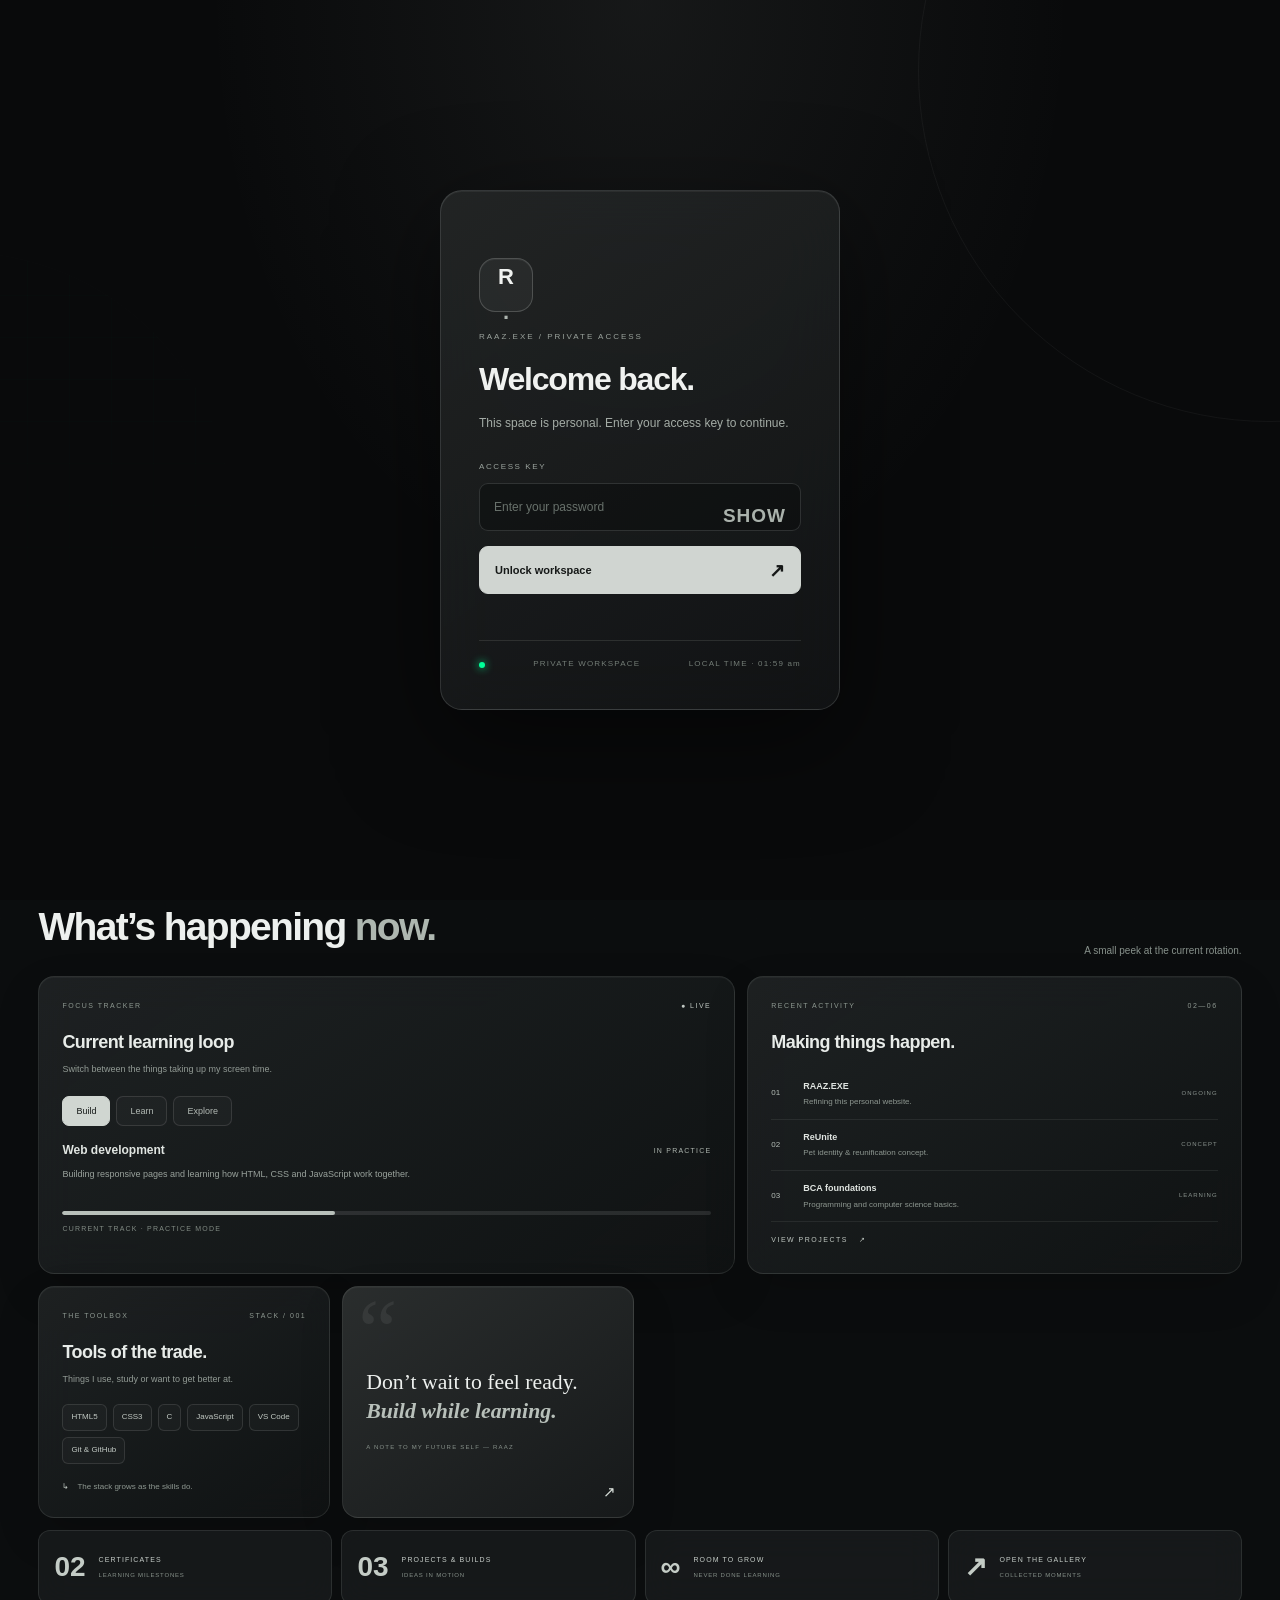
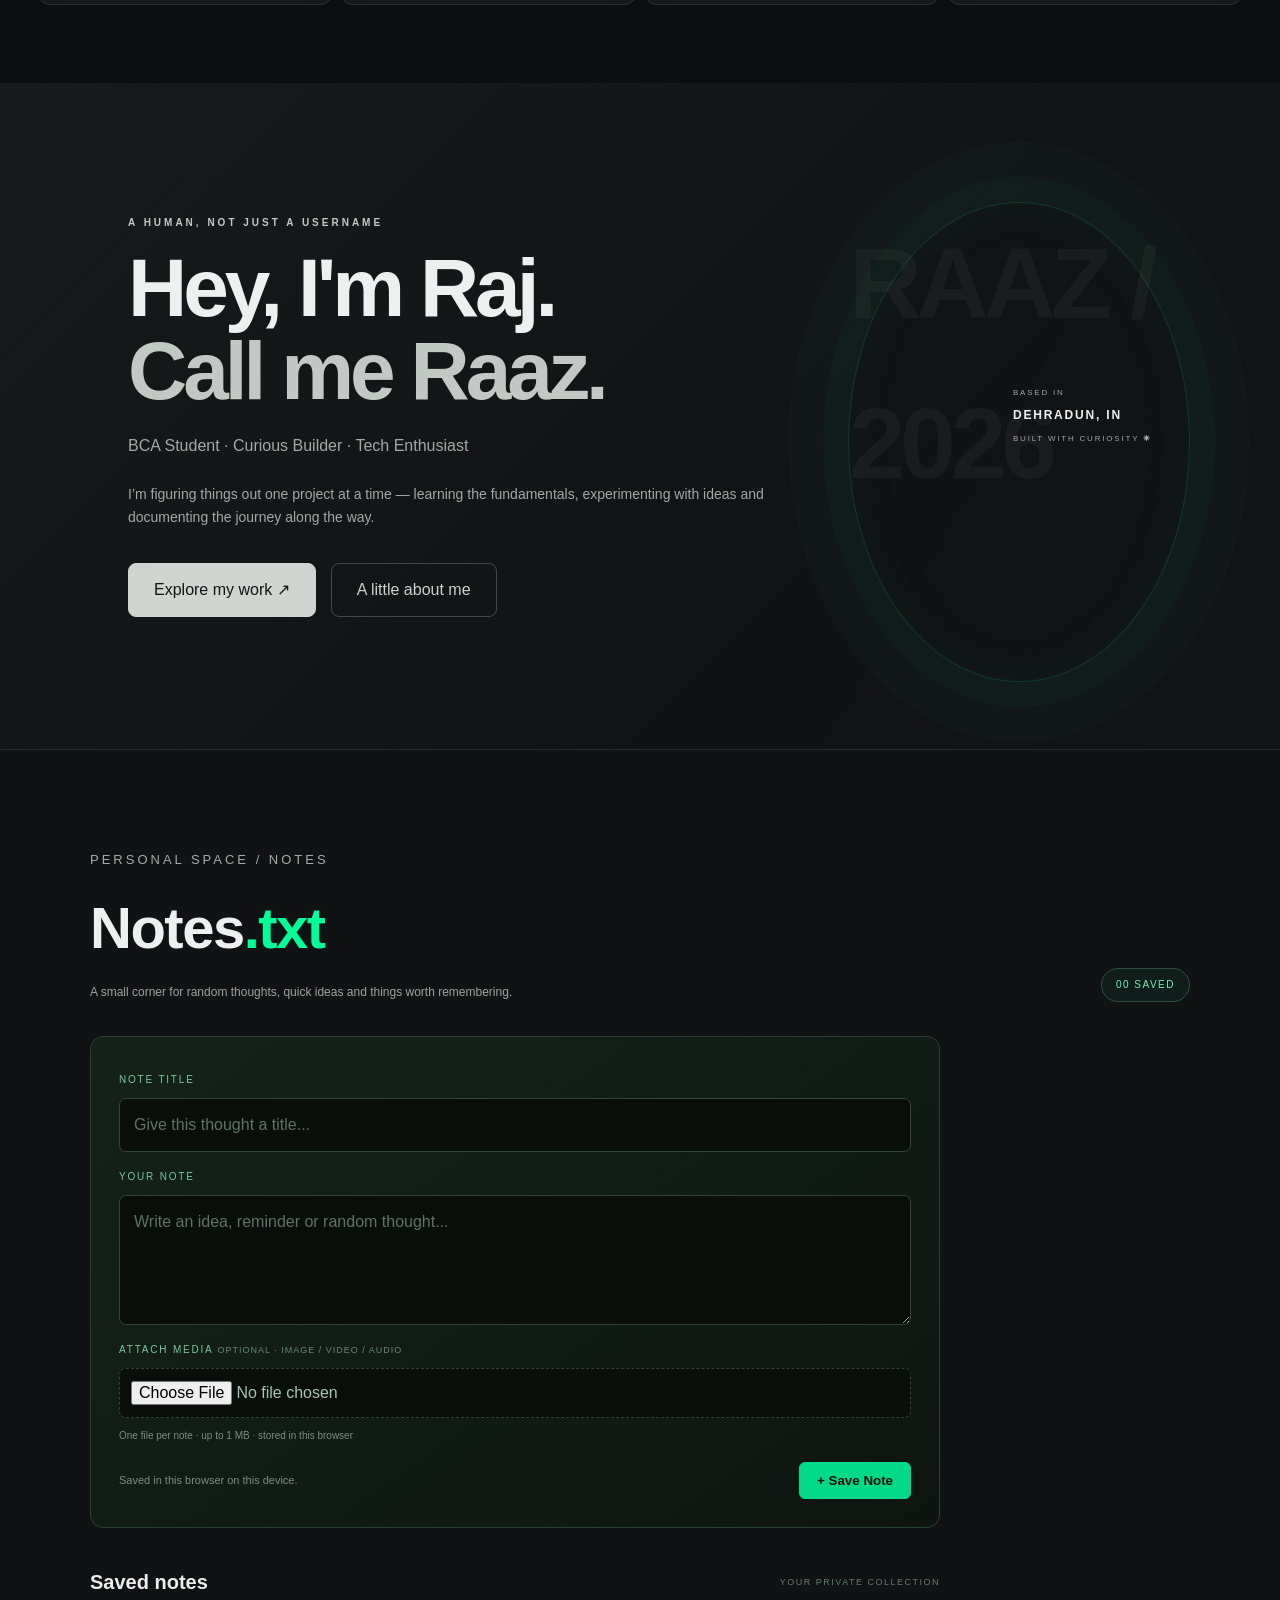
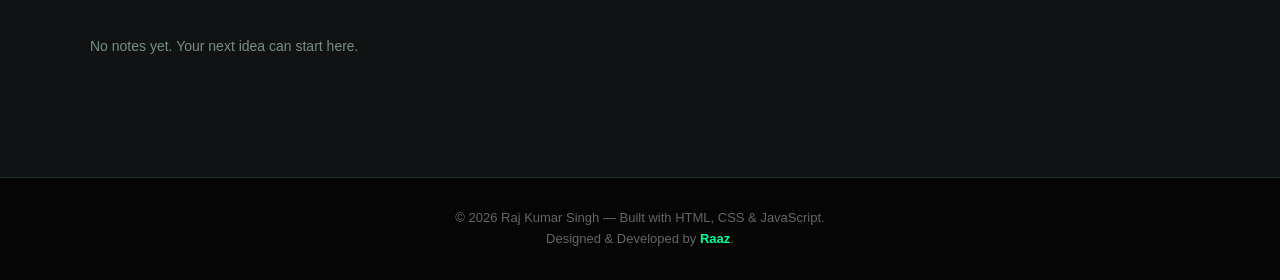
==== commit c55390aa: "Revert dashboard rebuild and restore previous dashboard" ====
--- a/index.html
+++ b/index.html
@@ -39,62 +39,48 @@
             </div>
         </nav>
     </header>
-    <!-- ================= RAAZ.EXE COMMAND CENTRE ================= -->
+    <!-- ================= DIGITAL DASHBOARD ================= -->
     <section id="dashboard" class="section dashboard-section">
       <div class="container dash-shell">
         <div class="dash-topline">
-          <p class="section-label">RAAZ<span class="dash-slash">/</span> COMMAND CENTRE <span class="dash-version">PERSONAL SYSTEM · 2026</span></p>
-          <div class="dash-live"><i></i><span>WORKSPACE ONLINE</span></div>
+          <p class="section-label">RAAZ<span class="dash-slash">/</span> DIGITAL SPACE <span class="dash-version">VERSION 2.6</span></p>
+          <div class="dash-live"><i></i><span>AVAILABLE FOR CURIOSITY</span></div>
         </div>
-
         <div class="dash-hero">
           <div class="dash-hero-copy">
             <p class="dash-overline" id="dash-greeting">A PERSONAL SPACE BY RAAZ</p>
-            <p class="dash-kicker">INDEPENDENTLY CURIOUS. ALWAYS IN PROGRESS.</p>
-            <h1>A space to think.<br><em>A place to build.</em></h1>
-            <p class="dash-lede">Welcome to my corner of the internet — a living workspace for learning, experiments, ideas and the things I make along the way.</p>
-            <div class="dash-actions">
-              <a class="dash-primary" href="profile.html">Explore my world <span>↗</span></a>
-              <a class="dash-text-link" href="#dash-workspace">Enter workspace ↓</a>
+            <h1>Welcome to<br><em>Raaz’s Playground.</em></h1>
+            <p class="dash-lede">I’m Raaz — a BCA student, curious builder and creative mind exploring code, design and technology. This is where I learn, experiment, build little things and keep track of the journey.</p>
+            <div class="dash-actions"><a class="dash-primary" href="profile.html">Explore the person <span>↗</span></a><a class="dash-text-link" href="#home">See the intro ↓</a></div>
+          </div>
+          <div class="dash-visual" aria-label="Decorative code terminal">
+            <div class="dash-visual-top"><span><i></i><i></i><i></i></span><small>raaz@workspace ~</small><b>•••</b></div>
+            <div class="dash-code">
+              <p><span>01</span> <b>const</b> developer = {</p>
+              <p><span>02</span> &nbsp; name: <em>'Raaz'</em>,</p>
+              <p><span>03</span> &nbsp; status: <em>'learning'</em>,</p>
+              <p><span>04</span> &nbsp; curiosity: <em>Infinity</em>,</p>
+              <p><span>05</span> &nbsp; building: <em>true</em></p>
+              <p><span>06</span> };</p>
+              <div class="dash-terminal-result"><i></i> process running <b class="dash-cursor">_</b></div>
             </div>
-          </div>
-
-          <div class="dash-visual" aria-label="Workspace system overview">
-            <div class="dash-visual-top">
-              <span><i></i><i></i><i></i></span>
-              <small>RAAZ.EXE / SYSTEM OVERVIEW</small>
-              <b>01</b>
-            </div>
-            <div class="dash-console-body">
-              <div class="dash-console-caption"><span>SESSION STATUS</span><span class="dash-console-live"><i></i> ACTIVE</span></div>
-              <div class="dash-console-title">Curiosity is<br><em>the interface.</em></div>
-              <div class="dash-console-rule"></div>
-              <div class="dash-console-row"><span>Current chapter</span><strong>BCA · SEM 01</strong></div>
-              <div class="dash-console-row"><span>Primary direction</span><strong>Build & explore</strong></div>
-              <div class="dash-console-row"><span>System version</span><strong>v2.7 / evolving</strong></div>
-              <div class="dash-console-bottom"><span>NO FINISH LINE DETECTED</span><span>↗</span></div>
-            </div>
-            <span class="dash-visual-index">PERSONAL WORKSPACE / FIG. 001</span>
+            <div class="dash-orbit dash-orbit-one"></div><div class="dash-orbit dash-orbit-two"></div>
+            <span class="dash-visual-index">FIG. 01 / THE BUILDER MINDSET</span>
           </div>
         </div>
-
         <div class="dash-info-strip">
-          <div><span class="dash-strip-label">LOCAL TIME <i class="dash-card-mark">01</i></span><strong id="dashboard-clock">--:--:--</strong><small id="dashboard-date">Loading date...</small></div>
-          <div><span class="dash-strip-label">CURRENT CHAPTER <i class="dash-card-mark">02</i></span><strong>BCA · SEMESTER 1</strong><small>Dehradun, India</small></div>
-          <div><span class="dash-strip-label">CURRENT INTERESTS <i class="dash-card-mark">03</i></span><strong>Code / Design / Security</strong><small>Always exploring something new</small></div>
-          <div><span class="dash-strip-label">WORKING PRINCIPLE <i class="dash-card-mark">04</i></span><strong>Build > Just consume</strong><small>Learn it. Try it. Ship it.</small></div>
+          <div><span class="dash-strip-label">LOCAL TIME</span><strong id="dashboard-clock">--:--:--</strong><small id="dashboard-date">Loading date...</small></div>
+          <div><span class="dash-strip-label">CURRENT CHAPTER</span><strong>BCA · SEMESTER 1</strong><small>Dehradun, India</small></div>
+          <div><span class="dash-strip-label">MAIN INTERESTS</span><strong>Code / Design / Security</strong><small>Always exploring something new</small></div>
+          <div><span class="dash-strip-label">MINDSET</span><strong>Build > Just consume</strong><small>Learn it. Try it. Ship it.</small></div>
         </div>
 
-        <div class="dash-workspace-heading" id="dash-workspace">
-          <div><span>01 / THE WORKSPACE</span><h2>Inside the <em>workbench.</em></h2></div>
-          <p>A snapshot of what I’m learning, making and keeping close.</p>
-        </div>
-
+        <div class="dash-workspace-heading"><div><span>01 / WORKSPACE</span><h2>What’s happening <em>now.</em></h2></div><p>A small peek at the current rotation.</p></div>
         <div class="dash-workspace">
           <article class="dash-panel dash-focus-panel">
-            <div class="dash-panel-head"><span>FOCUS / 001</span><span class="dash-live-dot">● IN PROGRESS</span></div>
-            <div class="dash-panel-title-row"><h3>Current learning loop</h3><span class="dash-panel-index">01—03</span></div>
-            <p class="dash-panel-sub">Choose a lane to see what currently has my attention.</p>
+            <div class="dash-panel-head"><span>FOCUS TRACKER</span><span class="dash-live-dot">● LIVE</span></div>
+            <h3>Current learning loop</h3>
+            <p class="dash-panel-sub">Switch between the things taking up my screen time.</p>
             <div class="dash-tabs" role="tablist" aria-label="Learning focus">
               <button class="active" type="button" data-dash-tab="build" role="tab" aria-selected="true">Build</button>
               <button type="button" data-dash-tab="learn" role="tab" aria-selected="false">Learn</button>
@@ -107,52 +93,30 @@
               <small id="dash-progress-label">CURRENT TRACK · PRACTICE MODE</small>
             </div>
           </article>
-
           <article class="dash-panel dash-activity-panel">
-            <div class="dash-panel-head"><span>RECENT ACTIVITY / 002</span><span>LIVE LOG</span></div>
-            <h3>Things in motion.</h3>
-            <p class="dash-panel-sub">A few tabs that are currently open in my head.</p>
+            <div class="dash-panel-head"><span>RECENT ACTIVITY</span><span>02—06</span></div>
+            <h3>Making things happen.</h3>
             <div class="dash-activity-list">
-              <div><span class="dash-activity-number">01</span><p><b>RAAZ.EXE</b><small>Rebuilding my personal digital space.</small></p><span class="dash-activity-state">ONGOING</span></div>
+              <div><span class="dash-activity-number">01</span><p><b>RAAZ.EXE</b><small>Refining this personal website.</small></p><span class="dash-activity-state">ONGOING</span></div>
               <div><span class="dash-activity-number">02</span><p><b>ReUnite</b><small>Pet identity & reunification concept.</small></p><span class="dash-activity-state">CONCEPT</span></div>
-              <div><span class="dash-activity-number">03</span><p><b>BCA foundations</b><small>Programming, logic and CS basics.</small></p><span class="dash-activity-state">LEARNING</span></div>
+              <div><span class="dash-activity-number">03</span><p><b>BCA foundations</b><small>Programming and computer science basics.</small></p><span class="dash-activity-state">LEARNING</span></div>
             </div>
-            <a href="profile.html#projects" class="dash-panel-link">BROWSE PROJECTS <span>↗</span></a>
+            <a href="profile.html#projects" class="dash-panel-link">VIEW PROJECTS <span>↗</span></a>
           </article>
-
           <article class="dash-panel dash-stack-panel">
-            <div class="dash-panel-head"><span>TOOLKIT / 003</span><span>GROWING STACK</span></div>
-            <h3>Tools I work with.</h3>
-            <p class="dash-panel-sub">A practical toolkit — not a list of things I’ve mastered.</p>
+            <div class="dash-panel-head"><span>THE TOOLBOX</span><span>STACK / 001</span></div>
+            <h3>Tools of the trade.</h3>
+            <p class="dash-panel-sub">Things I use, study or want to get better at.</p>
             <div class="dash-stack-list"><span>HTML5</span><span>CSS3</span><span>C</span><span>JavaScript</span><span>VS Code</span><span>Git & GitHub</span></div>
-            <div class="dash-stack-note"><span>↳</span> Learning by making, one tool at a time.</div>
+            <div class="dash-stack-note"><span>↳</span> The stack grows as the skills do.</div>
           </article>
-
           <article class="dash-panel dash-manifesto-panel">
             <span class="dash-manifesto-mark">“</span>
-            <span class="dash-manifesto-label">A REMINDER TO SELF / 004</span>
             <p>Don’t wait to feel ready.<br><em>Build while learning.</em></p>
-            <span class="dash-manifesto-credit">THE BUILDER’S NOTEBOOK — RAAZ</span>
+            <span class="dash-manifesto-credit">A NOTE TO MY FUTURE SELF — RAAZ</span>
             <a href="profile.html#philosophy" aria-label="Read my philosophy">↗</a>
           </article>
-
-          <article class="dash-panel dash-quick-panel">
-            <div class="dash-panel-head"><span>QUICK ACCESS / 005</span><span>SHORTCUTS</span></div>
-            <h3>Pick up where you left off.</h3>
-            <div class="dash-quick-links">
-              <a href="#notes"><span class="dash-quick-icon">✳</span><span><b>Notes</b><small>Thoughts & reminders</small></span><i>↗</i></a>
-              <a href="gallery.html"><span class="dash-quick-icon">▧</span><span><b>Gallery</b><small>Moments worth keeping</small></span><i>↗</i></a>
-              <a href="dumps.html"><span class="dash-quick-icon">⌁</span><span><b>Dumps</b><small>Everything else, freely</small></span><i>↗</i></a>
-            </div>
-          </article>
-
-          <article class="dash-panel dash-note-panel">
-            <div class="dash-note-number">FIELD NOTE · 006</div>
-            <p>Make useful things.<br><em>Stay curious about the rest.</em></p>
-            <span>PERSONAL OPERATING PRINCIPLE</span>
-          </article>
         </div>
-
         <div class="dash-bottom-row">
           <div class="dash-stat"><strong>02</strong><span>CERTIFICATES<small>LEARNING MILESTONES</small></span></div>
           <div class="dash-stat"><strong>03</strong><span>PROJECTS & BUILDS<small>IDEAS IN MOTION</small></span></div>
--- a/style.css
+++ b/style.css
@@ -2257,3 +2257,163 @@
   .dash-info-strip > div:hover,
   .dash-info-strip > div:focus-visible { transform: none !important; }
 }
+
+
+/* =========================================================
+   RAAZ.EXE COMMAND CENTRE — editorial glass rebuild
+   ========================================================= */
+.dashboard-section{position:relative!important;isolation:isolate!important;padding:126px 0 78px!important;background:#0b0d0e!important;overflow:hidden!important}
+.dashboard-section:before{content:""!important;position:absolute!important;inset:0!important;z-index:-1!important;opacity:.22!important;pointer-events:none!important;background:linear-gradient(rgba(225,232,227,.035) 1px,transparent 1px),linear-gradient(90deg,rgba(225,232,227,.035) 1px,transparent 1px)!important;background-size:54px 54px!important;mask-image:linear-gradient(to bottom,#000,transparent 86%)!important}
+.dashboard-section:after{content:""!important;position:absolute!important;z-index:-1!important;top:-280px!important;right:-180px!important;width:650px!important;height:650px!important;border:1px solid rgba(220,228,222,.06)!important;border-radius:50%!important;box-shadow:0 0 0 48px rgba(220,228,222,.012),0 0 0 96px rgba(220,228,222,.008)!important;pointer-events:none!important}
+.dash-shell{max-width:1280px!important}
+.dash-topline{display:flex!important;justify-content:space-between!important;align-items:center!important;gap:18px!important;margin-bottom:22px!important}
+.dash-topline .section-label{margin:0!important;color:#c6ccc8!important;font-size:9px!important;letter-spacing:2.1px!important}
+.dash-slash{padding:0 6px!important;color:#77817a!important}.dash-version{margin-left:10px!important;color:#68716b!important;font-size:8px!important}
+.dash-live{display:flex!important;align-items:center!important;gap:9px!important;color:#929b95!important;font-size:8px!important;letter-spacing:1.4px!important}
+.dash-live i{width:6px!important;height:6px!important;border-radius:50%!important;background:#c0c8c2!important;box-shadow:0 0 0 4px rgba(192,200,194,.08)!important;animation:none!important}
+.dash-hero{position:relative!important;display:grid!important;grid-template-columns:minmax(0,1.08fr) minmax(340px,.92fr)!important;align-items:stretch!important;min-height:390px!important;overflow:hidden!important;border:1px solid rgba(226,233,228,.13)!important;border-radius:22px!important;background:linear-gradient(118deg,rgba(37,41,42,.94),rgba(19,22,23,.92) 58%,rgba(27,30,31,.88))!important;box-shadow:0 28px 80px rgba(0,0,0,.28),inset 0 1px rgba(255,255,255,.055)!important;backdrop-filter:blur(24px)!important}
+.dash-hero:after{content:""!important;position:absolute!important;inset:0!important;pointer-events:none!important;opacity:.18!important;background:radial-gradient(ellipse at 10% 0%,rgba(255,255,255,.11),transparent 42%),linear-gradient(135deg,transparent 55%,rgba(255,255,255,.025))!important}
+.dash-hero-copy{position:relative!important;z-index:2!important;align-self:center!important;padding:clamp(32px,5vw,68px)!important}
+.dash-overline{color:#b9c1bb!important;font-size:9px!important;letter-spacing:2.5px!important}
+.dash-kicker{margin-top:26px!important;color:#818b84!important;font-size:8px!important;letter-spacing:2px!important}
+.dash-hero h1{margin:15px 0 18px!important;color:#f0f2f0!important;font-size:clamp(43px,5.5vw,76px)!important;line-height:.99!important;letter-spacing:-4.4px!important;font-weight:560!important}
+.dash-hero h1 em{color:#aeb7b0!important;font-style:normal!important}
+.dash-lede{max-width:470px!important;color:#a8b0aa!important;font-size:12px!important;line-height:1.95!important}
+.dash-actions{display:flex!important;align-items:center!important;flex-wrap:wrap!important;gap:20px!important;margin-top:27px!important}
+.dash-primary{display:inline-flex!important;align-items:center!important;gap:22px!important;padding:12px 15px!important;border:1px solid #d2d8d3!important;border-radius:8px!important;background:#d2d8d3!important;color:#151918!important;text-decoration:none!important;font-size:9px!important;font-weight:700!important;letter-spacing:.35px!important;transition:transform .25s,background .25s,border-color .25s!important}
+.dash-primary:hover{transform:translateY(-3px)!important;background:#f0f2f0!important;border-color:#f0f2f0!important}
+.dash-primary span{font-size:14px!important}.dash-text-link{color:#b5bdb7!important;text-decoration:none!important;font-size:10px!important}.dash-text-link:hover{color:#f1f3f1!important}
+.dash-visual{position:relative!important;z-index:1!important;align-self:center!important;min-height:310px!important;margin:28px 28px 28px 0!important;overflow:hidden!important;border:1px solid rgba(226,233,228,.13)!important;border-radius:16px!important;background:linear-gradient(155deg,rgba(10,12,13,.8),rgba(20,23,24,.7))!important;box-shadow:0 20px 55px rgba(0,0,0,.25),inset 0 1px rgba(255,255,255,.04)!important;backdrop-filter:blur(18px)!important;transform:none!important;transition:border-color .3s,transform .3s!important}
+.dash-visual:hover{transform:translateY(-3px)!important;border-color:rgba(226,233,228,.24)!important}
+.dash-visual-top{position:relative!important;z-index:2!important;display:flex!important;align-items:center!important;justify-content:space-between!important;padding:13px 16px!important;border-bottom:1px solid rgba(226,233,228,.09)!important;color:#87918a!important}
+.dash-visual-top>span{display:flex!important;gap:5px!important}.dash-visual-top i,.dash-visual-top i:first-child,.dash-visual-top i:nth-child(2),.dash-visual-top i:nth-child(3){width:6px!important;height:6px!important;border-radius:50%!important;background:#7b847e!important}
+.dash-visual-top small{font-size:8px!important;letter-spacing:1.2px!important}.dash-visual-top b{color:#7e8881!important;font-size:9px!important;font-weight:500!important}
+.dash-console-body{padding:26px 25px 23px!important}
+.dash-console-caption{display:flex!important;justify-content:space-between!important;align-items:center!important;color:#7e8982!important;font-size:8px!important;letter-spacing:1.5px!important}
+.dash-console-live{display:flex!important;align-items:center!important;gap:7px!important;color:#b9c1bb!important}.dash-console-live i{width:5px!important;height:5px!important;border-radius:50%!important;background:#b9c1bb!important}
+.dash-console-title{margin:19px 0 20px!important;color:#edf0ee!important;font-family:Georgia,serif!important;font-size:clamp(25px,3vw,36px)!important;line-height:1.08!important;letter-spacing:-1px!important}
+.dash-console-title em{color:#aeb7b0!important;font-style:italic!important}
+.dash-console-rule{height:1px!important;margin-bottom:14px!important;background:linear-gradient(90deg,rgba(226,233,228,.25),transparent)!important}
+.dash-console-row{display:flex!important;justify-content:space-between!important;gap:12px!important;padding:8px 0!important;border-bottom:1px solid rgba(226,233,228,.065)!important;color:#7f8983!important;font-size:9px!important}
+.dash-console-row strong{color:#cbd1cc!important;font-size:9px!important;font-weight:550!important;text-align:right!important}
+.dash-console-bottom{display:flex!important;justify-content:space-between!important;margin-top:17px!important;color:#78827b!important;font-size:7px!important;letter-spacing:1.5px!important}.dash-console-bottom span:last-child{color:#c4cbc6!important;font-size:13px!important}
+.dash-visual-index{position:absolute!important;right:13px!important;bottom:9px!important;color:#606a63!important;font-size:6px!important;letter-spacing:1.2px!important}
+.dash-info-strip{display:grid!important;grid-template-columns:repeat(4,minmax(0,1fr))!important;gap:9px!important;margin:12px 0 52px!important;border:0!important;background:transparent!important;overflow:visible!important}
+.dash-info-strip>div{position:relative!important;display:flex!important;flex-direction:column!important;gap:7px!important;min-height:104px!important;padding:17px 18px!important;overflow:hidden!important;border:1px solid rgba(226,233,228,.105)!important;border-radius:13px!important;background:linear-gradient(145deg,rgba(37,41,42,.75),rgba(19,22,23,.68))!important;backdrop-filter:blur(16px)!important;transition:transform .25s,border-color .25s,background .25s!important}
+.dash-info-strip>div:last-child{border:1px solid rgba(226,233,228,.105)!important}
+.dash-info-strip>div:hover{transform:translateY(-4px)!important;border-color:rgba(226,233,228,.25)!important;background:linear-gradient(145deg,rgba(47,51,52,.82),rgba(22,25,26,.75))!important}
+.dash-strip-label{display:flex!important;justify-content:space-between!important;align-items:center!important;color:#818b84!important;font-size:7px!important;letter-spacing:1.6px!important}
+.dash-card-mark{color:#626c65!important;font-size:8px!important;font-style:normal!important}
+.dash-info-strip strong{color:#e1e5e2!important;font-size:12px!important;font-weight:570!important;letter-spacing:-.15px!important}
+.dash-info-strip small{color:#8c9690!important;font-size:9px!important}
+#dashboard-clock{font-variant-numeric:tabular-nums!important;letter-spacing:-.4px!important}
+.dash-workspace-heading{display:flex!important;justify-content:space-between!important;align-items:flex-end!important;gap:20px!important;margin-bottom:17px!important}
+.dash-workspace-heading>div>span{color:#909a93!important;font-size:8px!important;letter-spacing:2px!important}
+.dash-workspace-heading h2{margin-top:8px!important;color:#edf0ee!important;font-size:clamp(27px,3.5vw,39px)!important;letter-spacing:-1.7px!important}
+.dash-workspace-heading h2 em{color:#aeb7b0!important;font-style:normal!important}
+.dash-workspace-heading>p{max-width:280px!important;color:#87918b!important;font-size:10px!important;text-align:right!important;line-height:1.7!important}
+.dash-workspace{display:grid!important;grid-template-columns:repeat(12,minmax(0,1fr))!important;gap:12px!important}
+.dash-panel{position:relative!important;grid-column:span 6!important;min-height:240px!important;padding:23px!important;overflow:hidden!important;border:1px solid rgba(226,233,228,.105)!important;border-radius:16px!important;background:linear-gradient(145deg,rgba(35,39,40,.78),rgba(18,21,22,.72))!important;box-shadow:inset 0 1px rgba(255,255,255,.035),0 18px 45px rgba(0,0,0,.14)!important;backdrop-filter:blur(18px)!important;transition:transform .28s,border-color .28s,background .28s!important}
+.dash-panel:hover{transform:translateY(-4px)!important;border-color:rgba(226,233,228,.24)!important;background:linear-gradient(145deg,rgba(41,45,46,.83),rgba(21,24,25,.76))!important}
+.dash-focus-panel{grid-column:span 7!important;min-height:270px!important}.dash-activity-panel{grid-column:span 5!important;min-height:270px!important}
+.dash-stack-panel,.dash-manifesto-panel,.dash-quick-panel,.dash-note-panel{grid-column:span 3!important;min-height:220px!important}
+.dash-panel-head{display:flex!important;justify-content:space-between!important;gap:12px!important;color:#8e9891!important;font-size:7px!important;letter-spacing:1.5px!important}
+.dash-live-dot{color:#c1c8c3!important;font-size:7px!important}.dash-panel-index{color:#69736c!important;font-size:8px!important;letter-spacing:1px!important}
+.dash-panel-title-row{display:flex!important;justify-content:space-between!important;align-items:center!important;gap:12px!important}
+.dash-panel h3{margin:17px 0 5px!important;color:#e8ece9!important;font-size:18px!important;letter-spacing:-.55px!important}
+.dash-panel-sub{color:#929b95!important;font-size:9px!important;line-height:1.7!important}
+.dash-tabs{display:flex!important;gap:6px!important;margin-top:19px!important}
+.dash-tabs button{padding:7px 13px!important;border:1px solid rgba(226,233,228,.13)!important;border-radius:7px!important;background:rgba(255,255,255,.025)!important;color:#b2bab4!important;cursor:pointer!important;font:inherit!important;font-size:9px!important;transition:background .2s,border-color .2s,color .2s!important}
+.dash-tabs button.active,.dash-tabs button:hover{border-color:#d0d6d1!important;background:#d0d6d1!important;color:#151918!important}
+.dash-tabs button:focus-visible,.dash-quick-links a:focus-visible{outline:2px solid #d0d6d1!important;outline-offset:3px!important}
+.dash-tab-content{margin-top:15px!important}
+.dash-tab-title{display:flex!important;justify-content:space-between!important;align-items:center!important;gap:12px!important}
+.dash-tab-title strong{color:#e1e6e2!important;font-size:12px!important}.dash-tab-title span{color:#aeb7b0!important;font-size:7px!important;letter-spacing:1.2px!important}
+.dash-tab-content>p{min-height:32px!important;margin:6px 0 12px!important;color:#9aa39d!important;font-size:9px!important;line-height:1.7!important}
+.dash-progress{height:4px!important;overflow:hidden!important;border-radius:99px!important;background:rgba(255,255,255,.1)!important}
+.dash-progress span{display:block!important;height:100%!important;border-radius:99px!important;background:#b8c0ba!important;transition:width .45s ease!important}
+.dash-tab-content>small{display:block!important;margin-top:8px!important;color:#818b84!important;font-size:7px!important;letter-spacing:1.2px!important}
+.dash-activity-list{margin-top:12px!important}
+.dash-activity-list>div{display:grid!important;grid-template-columns:23px minmax(0,1fr) auto!important;align-items:center!important;gap:9px!important;padding:10px 0!important;border-bottom:1px solid rgba(226,233,228,.08)!important}
+.dash-activity-number{color:#b5bdb7!important;font-size:8px!important}
+.dash-activity-list p{display:flex!important;flex-direction:column!important;gap:3px!important}
+.dash-activity-list b{color:#e0e5e1!important;font-size:9px!important;font-weight:600!important}
+.dash-activity-list small{color:#8e9891!important;font-size:8px!important}
+.dash-activity-state{color:#8c9690!important;font-size:6px!important;letter-spacing:1px!important}
+.dash-panel-link{display:inline-block!important;margin-top:12px!important;color:#c0c8c2!important;text-decoration:none!important;font-size:7px!important;letter-spacing:1.5px!important}.dash-panel-link span{margin-left:8px!important}
+.dash-stack-list{display:flex!important;flex-wrap:wrap!important;gap:6px!important;margin-top:17px!important}
+.dash-stack-list span,.dash-stack-list span:nth-child(2n){padding:6px 8px!important;border:1px solid rgba(226,233,228,.12)!important;border-radius:6px!important;background:rgba(255,255,255,.025)!important;color:#c2cac4!important;font-size:8px!important}
+.dash-stack-note{margin-top:17px!important;color:#8e9891!important;font-size:8px!important}.dash-stack-note span{margin-right:6px!important;color:#c0c8c2!important}
+.dash-manifesto-panel{display:flex!important;flex-direction:column!important;justify-content:center!important;min-height:220px!important;background:linear-gradient(145deg,rgba(48,52,52,.85),rgba(24,27,28,.9))!important}
+.dash-manifesto-mark{position:absolute!important;top:0!important;left:15px!important;color:rgba(240,244,241,.07)!important;font-family:Georgia,serif!important;font-size:88px!important;line-height:1!important}
+.dash-manifesto-label{position:relative!important;z-index:1!important;color:#89938c!important;font-size:7px!important;letter-spacing:1.3px!important}
+.dash-manifesto-panel p{position:relative!important;z-index:1!important;margin-top:17px!important;color:#edf0ee!important;font-family:Georgia,serif!important;font-size:clamp(17px,1.7vw,23px)!important;line-height:1.35!important}
+.dash-manifesto-panel p em{color:#b8c0ba!important;font-weight:600!important}
+.dash-manifesto-credit{margin-top:17px!important;color:#89938c!important;font-size:6px!important;letter-spacing:1.2px!important}
+.dash-manifesto-panel>a{position:absolute!important;right:17px!important;bottom:13px!important;color:#d8ded9!important;text-decoration:none!important;font-size:15px!important}
+.dash-quick-panel h3{max-width:230px!important;font-size:16px!important}
+.dash-quick-links{display:flex!important;flex-direction:column!important;margin-top:12px!important}
+.dash-quick-links a{display:grid!important;grid-template-columns:27px minmax(0,1fr) 14px!important;align-items:center!important;gap:8px!important;padding:10px 0!important;border-bottom:1px solid rgba(226,233,228,.08)!important;color:inherit!important;text-decoration:none!important;transition:padding .2s!important}
+.dash-quick-links a:hover{padding-left:4px!important}
+.dash-quick-icon{display:grid!important;place-items:center!important;width:25px!important;height:25px!important;border:1px solid rgba(226,233,228,.12)!important;border-radius:7px!important;color:#c1c9c3!important;font-size:12px!important}
+.dash-quick-links a>span:nth-child(2){display:flex!important;flex-direction:column!important;gap:2px!important}
+.dash-quick-links b{color:#e0e5e1!important;font-size:9px!important;font-weight:600!important}
+.dash-quick-links small{color:#89938c!important;font-size:7px!important}
+.dash-quick-links i{color:#9ca59f!important;font-size:11px!important;font-style:normal!important}
+.dash-note-panel{display:flex!important;flex-direction:column!important;justify-content:center!important;background:linear-gradient(145deg,rgba(42,46,46,.8),rgba(20,23,24,.8))!important}
+.dash-note-number{color:#8c9690!important;font-size:7px!important;letter-spacing:1.5px!important}
+.dash-note-panel p{margin-top:18px!important;color:#edf0ee!important;font-family:Georgia,serif!important;font-size:clamp(17px,1.8vw,23px)!important;line-height:1.35!important}
+.dash-note-panel p em{color:#b8c0ba!important;font-style:italic!important}
+.dash-note-panel>span{margin-top:17px!important;color:#89938c!important;font-size:6px!important;letter-spacing:1.2px!important}
+.dash-bottom-row{display:grid!important;grid-template-columns:repeat(4,minmax(0,1fr))!important;gap:9px!important;margin-top:12px!important}
+.dash-stat{display:flex!important;align-items:center!important;gap:13px!important;min-height:75px!important;padding:13px 15px!important;border:1px solid rgba(226,233,228,.105)!important;border-radius:12px!important;background:rgba(29,33,34,.62)!important;backdrop-filter:blur(16px)!important;text-decoration:none!important}
+.dash-stat>strong{color:#c4ccc6!important;font-size:28px!important;line-height:1!important}
+.dash-stat>span{display:flex!important;flex-direction:column!important;gap:4px!important;color:#c7cec9!important;font-size:7px!important;letter-spacing:1.1px!important}
+.dash-stat small{color:#87918a!important;font-size:6px!important;letter-spacing:.8px!important}
+.dash-stat-link{transition:transform .2s,border-color .2s,background .2s!important}
+.dash-stat-link:hover{transform:translateY(-3px)!important;border-color:rgba(226,233,228,.25)!important;background:rgba(45,49,50,.72)!important}
+@media(max-width:980px){
+ .dash-hero{grid-template-columns:1fr .85fr!important}
+ .dash-focus-panel{grid-column:span 7!important}.dash-activity-panel{grid-column:span 5!important}
+ .dash-stack-panel,.dash-manifesto-panel,.dash-quick-panel,.dash-note-panel{grid-column:span 6!important}
+ .dash-workspace{gap:10px!important}
+}
+@media(max-width:760px){
+ .dashboard-section{padding:120px 0 65px!important}
+ .dash-hero{grid-template-columns:1fr!important}
+ .dash-hero-copy{padding:34px 28px 24px!important}
+ .dash-visual{margin:0 18px 20px!important;min-height:280px!important}
+ .dash-info-strip{grid-template-columns:repeat(2,minmax(0,1fr))!important;margin-bottom:40px!important}
+ .dash-info-strip>div{min-height:94px!important;padding:14px!important}
+ .dash-focus-panel,.dash-activity-panel{grid-column:span 12!important}
+ .dash-stack-panel,.dash-manifesto-panel,.dash-quick-panel,.dash-note-panel{grid-column:span 6!important}
+ .dash-workspace-heading{align-items:flex-start!important;flex-direction:column!important}
+ .dash-workspace-heading>p{text-align:left!important}
+ .dash-bottom-row{grid-template-columns:repeat(2,minmax(0,1fr))!important}
+}
+@media(max-width:480px){
+ .dash-topline{align-items:flex-start!important;flex-direction:column!important;gap:10px!important}
+ .dash-version{display:block!important;margin:5px 0 0!important}
+ .dash-hero h1{font-size:clamp(39px,11vw,54px)!important;letter-spacing:-2.8px!important}
+ .dash-kicker{font-size:7px!important;letter-spacing:1.3px!important}
+ .dash-hero-copy{padding:30px 21px 22px!important}
+ .dash-visual{margin:0 12px 13px!important}
+ .dash-console-body{padding:22px 17px 20px!important}
+ .dash-info-strip{gap:7px!important}
+ .dash-info-strip>div{padding:12px 10px!important;min-height:91px!important}
+ .dash-info-strip strong{font-size:10px!important}
+ .dash-info-strip small{font-size:8px!important}
+ .dash-workspace{display:grid!important;grid-template-columns:1fr!important}
+ .dash-panel,.dash-focus-panel,.dash-activity-panel,.dash-stack-panel,.dash-manifesto-panel,.dash-quick-panel,.dash-note-panel{grid-column:1!important;min-height:auto!important}
+ .dash-focus-panel,.dash-activity-panel{min-height:245px!important}
+ .dash-manifesto-panel,.dash-note-panel{min-height:185px!important}
+ .dash-bottom-row{gap:7px!important}
+ .dash-stat{min-height:67px!important;padding:10px!important;gap:9px!important}
+ .dash-stat>strong{font-size:23px!important}
+ .dash-stat>span{font-size:6px!important}
+ .dash-stat small{font-size:5px!important}
+}
+@media(prefers-reduced-motion:reduce){
+ .dash-info-strip>div,.dash-panel,.dash-visual,.dash-quick-links a,.dash-stat-link{transition:none!important}
+ .dash-info-strip>div:hover,.dash-panel:hover,.dash-visual:hover,.dash-stat-link:hover{transform:none!important}
+}
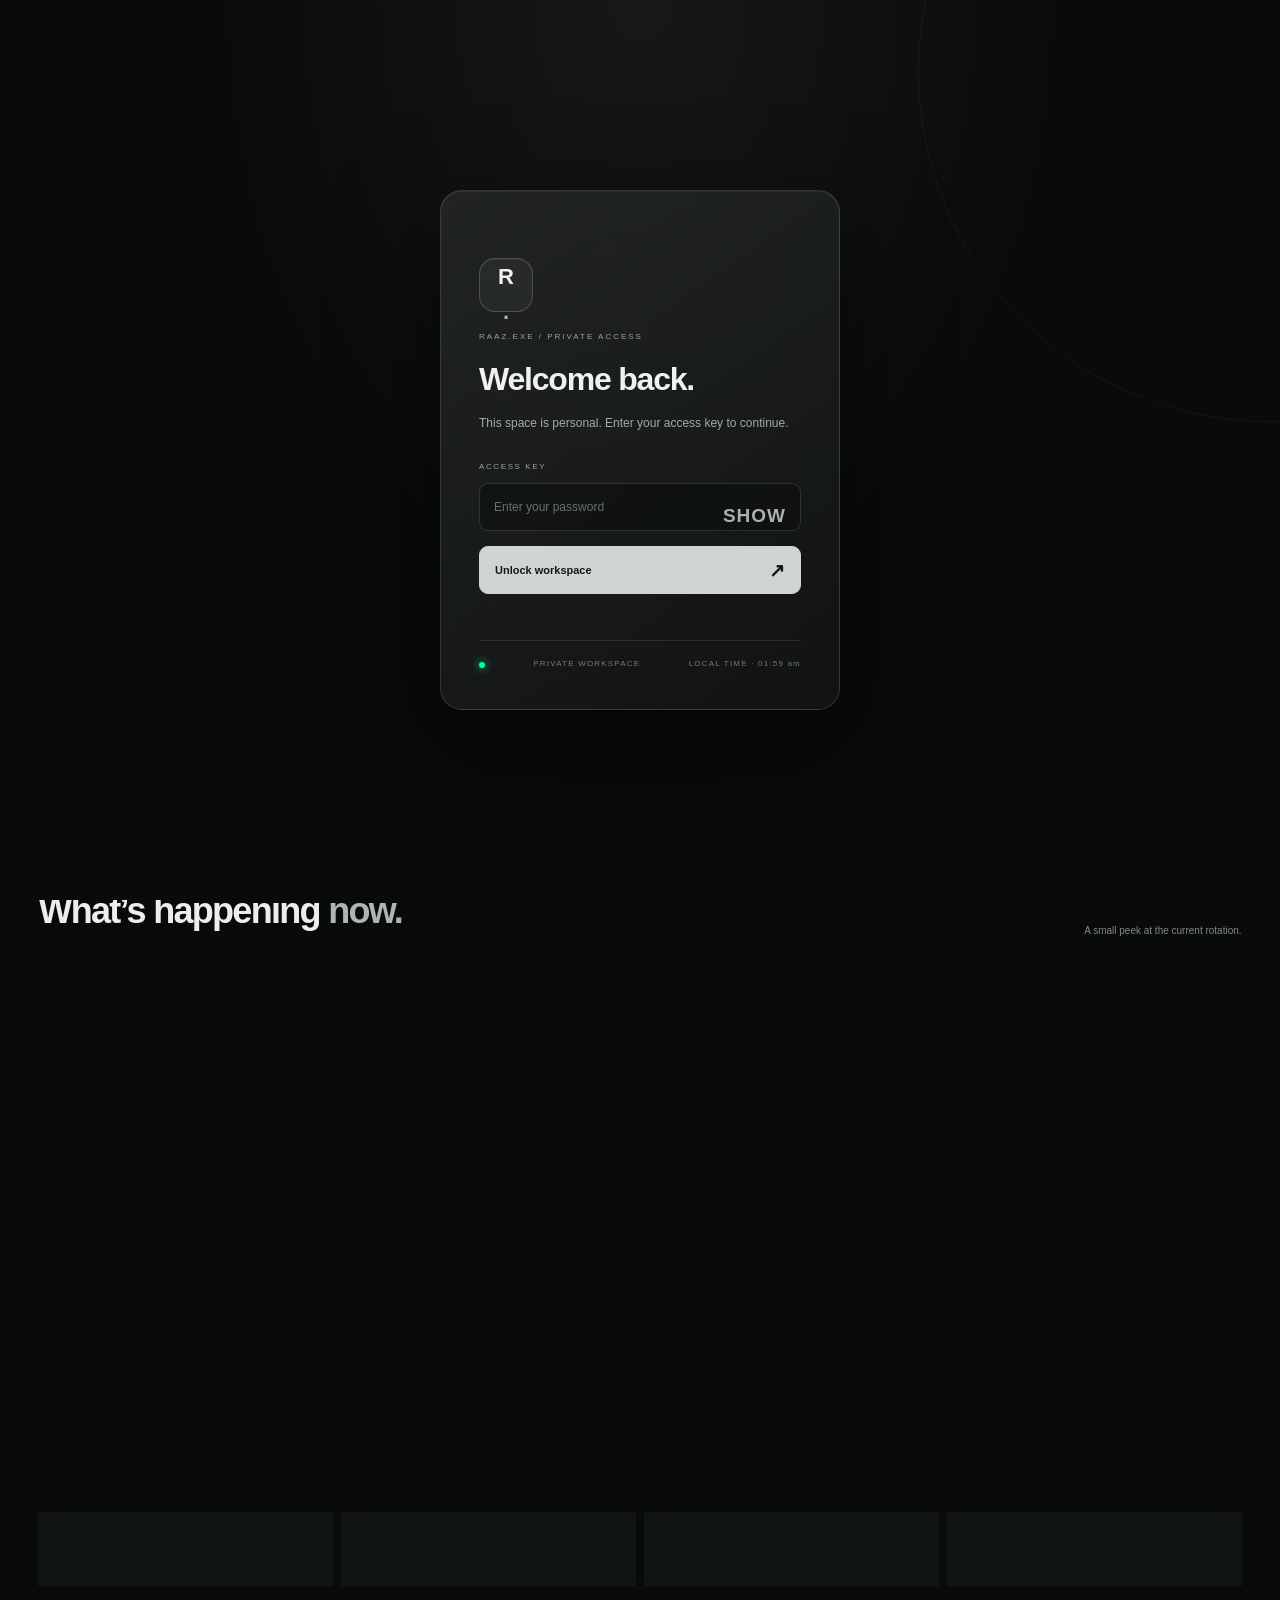
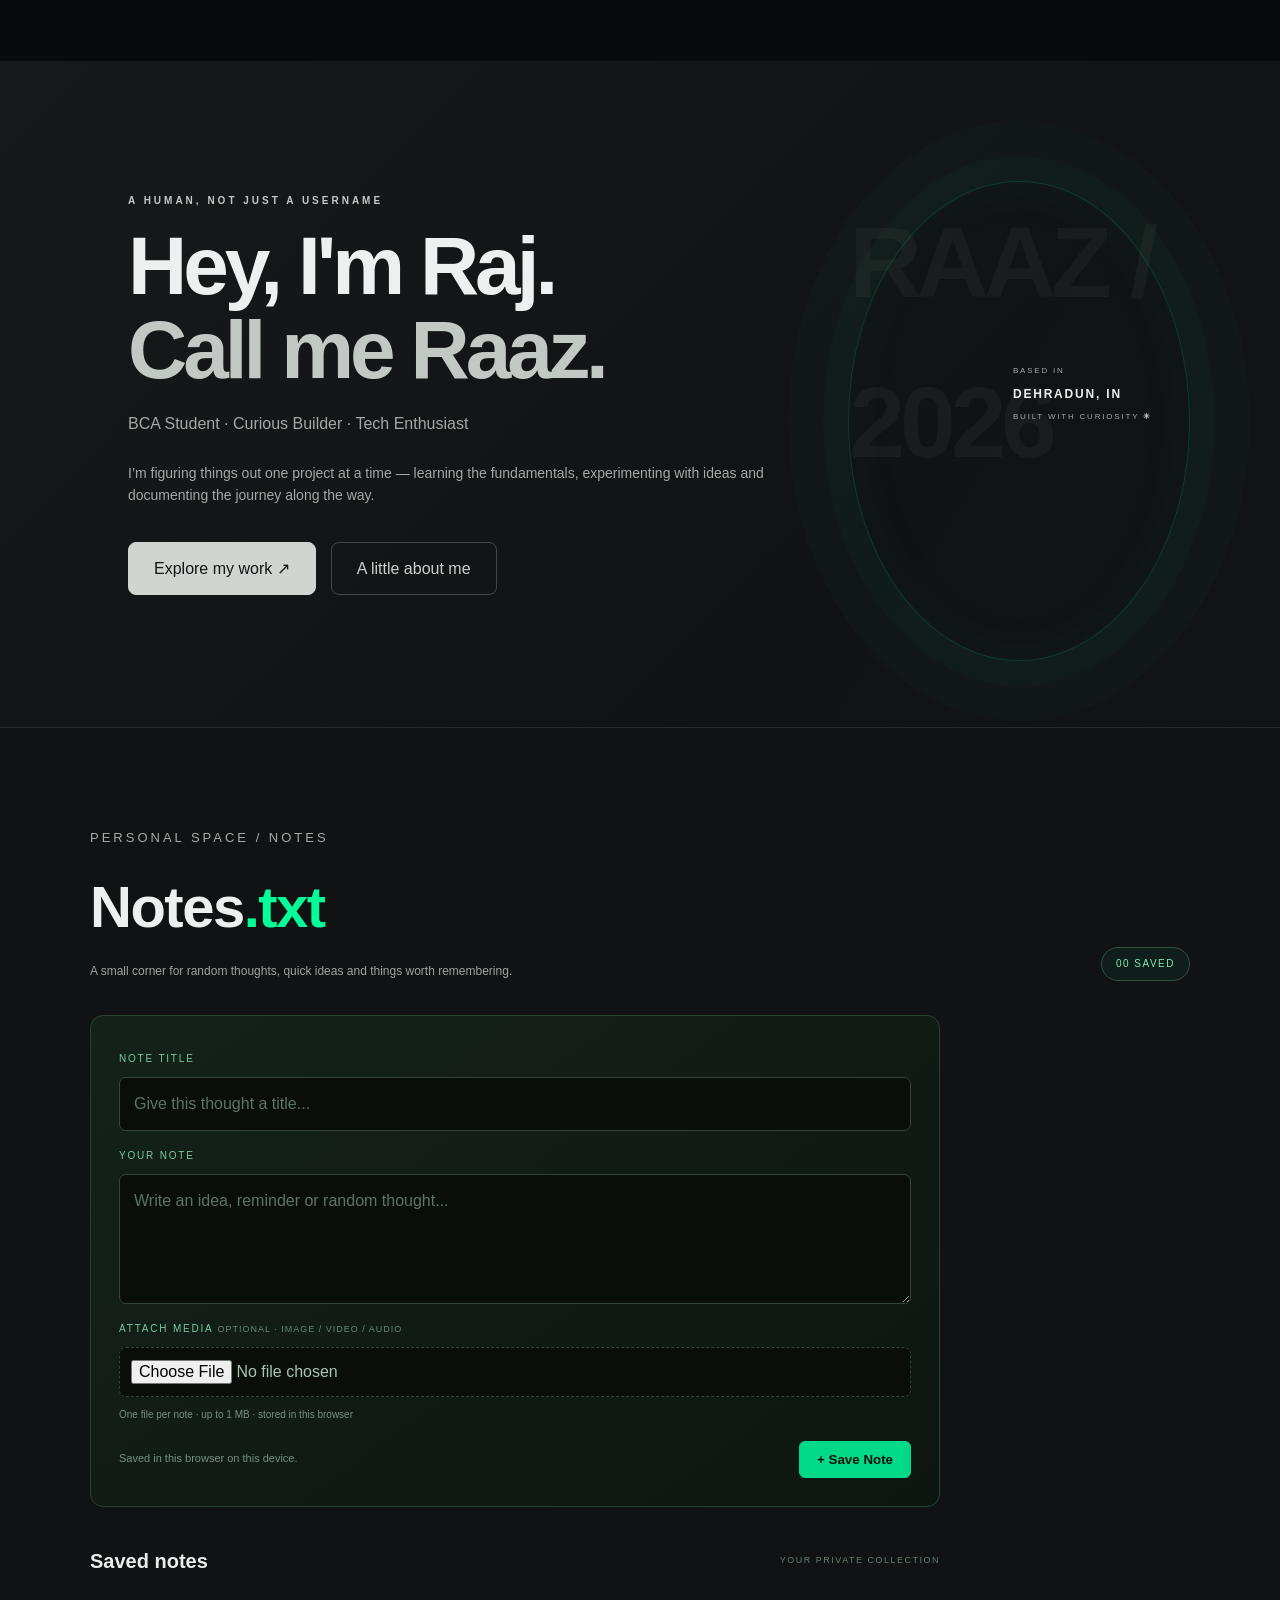
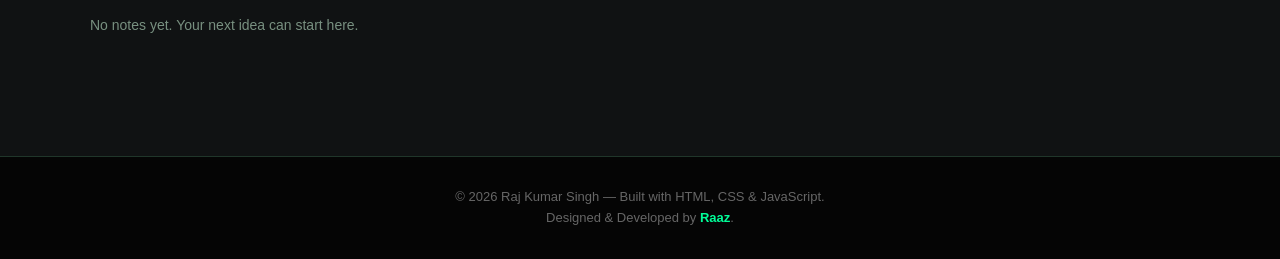
==== commit 222e38eb: "Add bookmarks vault and command palette interface" ====
--- a/index.html
+++ b/index.html
@@ -34,6 +34,8 @@
                 <a href="index.html#home">Home</a>
                 <a href="profile.html" >Explore Me <span>↗</span></a>
                 <a href="index.html#notes">Notes</a>
+                <a href="index.html#bookmark-vault">Bookmarks</a>
+                <button class="palette-trigger" type="button" data-open-palette aria-label="Open command palette">⌘ K</button>
                 <a href="gallery.html">Gallery</a>
                 <a href="dumps.html">Dumps</a>
             </div>
--- a/style.css
+++ b/style.css
@@ -2257,163 +2257,3 @@
   .dash-info-strip > div:hover,
   .dash-info-strip > div:focus-visible { transform: none !important; }
 }
-
-
-/* =========================================================
-   RAAZ.EXE COMMAND CENTRE — editorial glass rebuild
-   ========================================================= */
-.dashboard-section{position:relative!important;isolation:isolate!important;padding:126px 0 78px!important;background:#0b0d0e!important;overflow:hidden!important}
-.dashboard-section:before{content:""!important;position:absolute!important;inset:0!important;z-index:-1!important;opacity:.22!important;pointer-events:none!important;background:linear-gradient(rgba(225,232,227,.035) 1px,transparent 1px),linear-gradient(90deg,rgba(225,232,227,.035) 1px,transparent 1px)!important;background-size:54px 54px!important;mask-image:linear-gradient(to bottom,#000,transparent 86%)!important}
-.dashboard-section:after{content:""!important;position:absolute!important;z-index:-1!important;top:-280px!important;right:-180px!important;width:650px!important;height:650px!important;border:1px solid rgba(220,228,222,.06)!important;border-radius:50%!important;box-shadow:0 0 0 48px rgba(220,228,222,.012),0 0 0 96px rgba(220,228,222,.008)!important;pointer-events:none!important}
-.dash-shell{max-width:1280px!important}
-.dash-topline{display:flex!important;justify-content:space-between!important;align-items:center!important;gap:18px!important;margin-bottom:22px!important}
-.dash-topline .section-label{margin:0!important;color:#c6ccc8!important;font-size:9px!important;letter-spacing:2.1px!important}
-.dash-slash{padding:0 6px!important;color:#77817a!important}.dash-version{margin-left:10px!important;color:#68716b!important;font-size:8px!important}
-.dash-live{display:flex!important;align-items:center!important;gap:9px!important;color:#929b95!important;font-size:8px!important;letter-spacing:1.4px!important}
-.dash-live i{width:6px!important;height:6px!important;border-radius:50%!important;background:#c0c8c2!important;box-shadow:0 0 0 4px rgba(192,200,194,.08)!important;animation:none!important}
-.dash-hero{position:relative!important;display:grid!important;grid-template-columns:minmax(0,1.08fr) minmax(340px,.92fr)!important;align-items:stretch!important;min-height:390px!important;overflow:hidden!important;border:1px solid rgba(226,233,228,.13)!important;border-radius:22px!important;background:linear-gradient(118deg,rgba(37,41,42,.94),rgba(19,22,23,.92) 58%,rgba(27,30,31,.88))!important;box-shadow:0 28px 80px rgba(0,0,0,.28),inset 0 1px rgba(255,255,255,.055)!important;backdrop-filter:blur(24px)!important}
-.dash-hero:after{content:""!important;position:absolute!important;inset:0!important;pointer-events:none!important;opacity:.18!important;background:radial-gradient(ellipse at 10% 0%,rgba(255,255,255,.11),transparent 42%),linear-gradient(135deg,transparent 55%,rgba(255,255,255,.025))!important}
-.dash-hero-copy{position:relative!important;z-index:2!important;align-self:center!important;padding:clamp(32px,5vw,68px)!important}
-.dash-overline{color:#b9c1bb!important;font-size:9px!important;letter-spacing:2.5px!important}
-.dash-kicker{margin-top:26px!important;color:#818b84!important;font-size:8px!important;letter-spacing:2px!important}
-.dash-hero h1{margin:15px 0 18px!important;color:#f0f2f0!important;font-size:clamp(43px,5.5vw,76px)!important;line-height:.99!important;letter-spacing:-4.4px!important;font-weight:560!important}
-.dash-hero h1 em{color:#aeb7b0!important;font-style:normal!important}
-.dash-lede{max-width:470px!important;color:#a8b0aa!important;font-size:12px!important;line-height:1.95!important}
-.dash-actions{display:flex!important;align-items:center!important;flex-wrap:wrap!important;gap:20px!important;margin-top:27px!important}
-.dash-primary{display:inline-flex!important;align-items:center!important;gap:22px!important;padding:12px 15px!important;border:1px solid #d2d8d3!important;border-radius:8px!important;background:#d2d8d3!important;color:#151918!important;text-decoration:none!important;font-size:9px!important;font-weight:700!important;letter-spacing:.35px!important;transition:transform .25s,background .25s,border-color .25s!important}
-.dash-primary:hover{transform:translateY(-3px)!important;background:#f0f2f0!important;border-color:#f0f2f0!important}
-.dash-primary span{font-size:14px!important}.dash-text-link{color:#b5bdb7!important;text-decoration:none!important;font-size:10px!important}.dash-text-link:hover{color:#f1f3f1!important}
-.dash-visual{position:relative!important;z-index:1!important;align-self:center!important;min-height:310px!important;margin:28px 28px 28px 0!important;overflow:hidden!important;border:1px solid rgba(226,233,228,.13)!important;border-radius:16px!important;background:linear-gradient(155deg,rgba(10,12,13,.8),rgba(20,23,24,.7))!important;box-shadow:0 20px 55px rgba(0,0,0,.25),inset 0 1px rgba(255,255,255,.04)!important;backdrop-filter:blur(18px)!important;transform:none!important;transition:border-color .3s,transform .3s!important}
-.dash-visual:hover{transform:translateY(-3px)!important;border-color:rgba(226,233,228,.24)!important}
-.dash-visual-top{position:relative!important;z-index:2!important;display:flex!important;align-items:center!important;justify-content:space-between!important;padding:13px 16px!important;border-bottom:1px solid rgba(226,233,228,.09)!important;color:#87918a!important}
-.dash-visual-top>span{display:flex!important;gap:5px!important}.dash-visual-top i,.dash-visual-top i:first-child,.dash-visual-top i:nth-child(2),.dash-visual-top i:nth-child(3){width:6px!important;height:6px!important;border-radius:50%!important;background:#7b847e!important}
-.dash-visual-top small{font-size:8px!important;letter-spacing:1.2px!important}.dash-visual-top b{color:#7e8881!important;font-size:9px!important;font-weight:500!important}
-.dash-console-body{padding:26px 25px 23px!important}
-.dash-console-caption{display:flex!important;justify-content:space-between!important;align-items:center!important;color:#7e8982!important;font-size:8px!important;letter-spacing:1.5px!important}
-.dash-console-live{display:flex!important;align-items:center!important;gap:7px!important;color:#b9c1bb!important}.dash-console-live i{width:5px!important;height:5px!important;border-radius:50%!important;background:#b9c1bb!important}
-.dash-console-title{margin:19px 0 20px!important;color:#edf0ee!important;font-family:Georgia,serif!important;font-size:clamp(25px,3vw,36px)!important;line-height:1.08!important;letter-spacing:-1px!important}
-.dash-console-title em{color:#aeb7b0!important;font-style:italic!important}
-.dash-console-rule{height:1px!important;margin-bottom:14px!important;background:linear-gradient(90deg,rgba(226,233,228,.25),transparent)!important}
-.dash-console-row{display:flex!important;justify-content:space-between!important;gap:12px!important;padding:8px 0!important;border-bottom:1px solid rgba(226,233,228,.065)!important;color:#7f8983!important;font-size:9px!important}
-.dash-console-row strong{color:#cbd1cc!important;font-size:9px!important;font-weight:550!important;text-align:right!important}
-.dash-console-bottom{display:flex!important;justify-content:space-between!important;margin-top:17px!important;color:#78827b!important;font-size:7px!important;letter-spacing:1.5px!important}.dash-console-bottom span:last-child{color:#c4cbc6!important;font-size:13px!important}
-.dash-visual-index{position:absolute!important;right:13px!important;bottom:9px!important;color:#606a63!important;font-size:6px!important;letter-spacing:1.2px!important}
-.dash-info-strip{display:grid!important;grid-template-columns:repeat(4,minmax(0,1fr))!important;gap:9px!important;margin:12px 0 52px!important;border:0!important;background:transparent!important;overflow:visible!important}
-.dash-info-strip>div{position:relative!important;display:flex!important;flex-direction:column!important;gap:7px!important;min-height:104px!important;padding:17px 18px!important;overflow:hidden!important;border:1px solid rgba(226,233,228,.105)!important;border-radius:13px!important;background:linear-gradient(145deg,rgba(37,41,42,.75),rgba(19,22,23,.68))!important;backdrop-filter:blur(16px)!important;transition:transform .25s,border-color .25s,background .25s!important}
-.dash-info-strip>div:last-child{border:1px solid rgba(226,233,228,.105)!important}
-.dash-info-strip>div:hover{transform:translateY(-4px)!important;border-color:rgba(226,233,228,.25)!important;background:linear-gradient(145deg,rgba(47,51,52,.82),rgba(22,25,26,.75))!important}
-.dash-strip-label{display:flex!important;justify-content:space-between!important;align-items:center!important;color:#818b84!important;font-size:7px!important;letter-spacing:1.6px!important}
-.dash-card-mark{color:#626c65!important;font-size:8px!important;font-style:normal!important}
-.dash-info-strip strong{color:#e1e5e2!important;font-size:12px!important;font-weight:570!important;letter-spacing:-.15px!important}
-.dash-info-strip small{color:#8c9690!important;font-size:9px!important}
-#dashboard-clock{font-variant-numeric:tabular-nums!important;letter-spacing:-.4px!important}
-.dash-workspace-heading{display:flex!important;justify-content:space-between!important;align-items:flex-end!important;gap:20px!important;margin-bottom:17px!important}
-.dash-workspace-heading>div>span{color:#909a93!important;font-size:8px!important;letter-spacing:2px!important}
-.dash-workspace-heading h2{margin-top:8px!important;color:#edf0ee!important;font-size:clamp(27px,3.5vw,39px)!important;letter-spacing:-1.7px!important}
-.dash-workspace-heading h2 em{color:#aeb7b0!important;font-style:normal!important}
-.dash-workspace-heading>p{max-width:280px!important;color:#87918b!important;font-size:10px!important;text-align:right!important;line-height:1.7!important}
-.dash-workspace{display:grid!important;grid-template-columns:repeat(12,minmax(0,1fr))!important;gap:12px!important}
-.dash-panel{position:relative!important;grid-column:span 6!important;min-height:240px!important;padding:23px!important;overflow:hidden!important;border:1px solid rgba(226,233,228,.105)!important;border-radius:16px!important;background:linear-gradient(145deg,rgba(35,39,40,.78),rgba(18,21,22,.72))!important;box-shadow:inset 0 1px rgba(255,255,255,.035),0 18px 45px rgba(0,0,0,.14)!important;backdrop-filter:blur(18px)!important;transition:transform .28s,border-color .28s,background .28s!important}
-.dash-panel:hover{transform:translateY(-4px)!important;border-color:rgba(226,233,228,.24)!important;background:linear-gradient(145deg,rgba(41,45,46,.83),rgba(21,24,25,.76))!important}
-.dash-focus-panel{grid-column:span 7!important;min-height:270px!important}.dash-activity-panel{grid-column:span 5!important;min-height:270px!important}
-.dash-stack-panel,.dash-manifesto-panel,.dash-quick-panel,.dash-note-panel{grid-column:span 3!important;min-height:220px!important}
-.dash-panel-head{display:flex!important;justify-content:space-between!important;gap:12px!important;color:#8e9891!important;font-size:7px!important;letter-spacing:1.5px!important}
-.dash-live-dot{color:#c1c8c3!important;font-size:7px!important}.dash-panel-index{color:#69736c!important;font-size:8px!important;letter-spacing:1px!important}
-.dash-panel-title-row{display:flex!important;justify-content:space-between!important;align-items:center!important;gap:12px!important}
-.dash-panel h3{margin:17px 0 5px!important;color:#e8ece9!important;font-size:18px!important;letter-spacing:-.55px!important}
-.dash-panel-sub{color:#929b95!important;font-size:9px!important;line-height:1.7!important}
-.dash-tabs{display:flex!important;gap:6px!important;margin-top:19px!important}
-.dash-tabs button{padding:7px 13px!important;border:1px solid rgba(226,233,228,.13)!important;border-radius:7px!important;background:rgba(255,255,255,.025)!important;color:#b2bab4!important;cursor:pointer!important;font:inherit!important;font-size:9px!important;transition:background .2s,border-color .2s,color .2s!important}
-.dash-tabs button.active,.dash-tabs button:hover{border-color:#d0d6d1!important;background:#d0d6d1!important;color:#151918!important}
-.dash-tabs button:focus-visible,.dash-quick-links a:focus-visible{outline:2px solid #d0d6d1!important;outline-offset:3px!important}
-.dash-tab-content{margin-top:15px!important}
-.dash-tab-title{display:flex!important;justify-content:space-between!important;align-items:center!important;gap:12px!important}
-.dash-tab-title strong{color:#e1e6e2!important;font-size:12px!important}.dash-tab-title span{color:#aeb7b0!important;font-size:7px!important;letter-spacing:1.2px!important}
-.dash-tab-content>p{min-height:32px!important;margin:6px 0 12px!important;color:#9aa39d!important;font-size:9px!important;line-height:1.7!important}
-.dash-progress{height:4px!important;overflow:hidden!important;border-radius:99px!important;background:rgba(255,255,255,.1)!important}
-.dash-progress span{display:block!important;height:100%!important;border-radius:99px!important;background:#b8c0ba!important;transition:width .45s ease!important}
-.dash-tab-content>small{display:block!important;margin-top:8px!important;color:#818b84!important;font-size:7px!important;letter-spacing:1.2px!important}
-.dash-activity-list{margin-top:12px!important}
-.dash-activity-list>div{display:grid!important;grid-template-columns:23px minmax(0,1fr) auto!important;align-items:center!important;gap:9px!important;padding:10px 0!important;border-bottom:1px solid rgba(226,233,228,.08)!important}
-.dash-activity-number{color:#b5bdb7!important;font-size:8px!important}
-.dash-activity-list p{display:flex!important;flex-direction:column!important;gap:3px!important}
-.dash-activity-list b{color:#e0e5e1!important;font-size:9px!important;font-weight:600!important}
-.dash-activity-list small{color:#8e9891!important;font-size:8px!important}
-.dash-activity-state{color:#8c9690!important;font-size:6px!important;letter-spacing:1px!important}
-.dash-panel-link{display:inline-block!important;margin-top:12px!important;color:#c0c8c2!important;text-decoration:none!important;font-size:7px!important;letter-spacing:1.5px!important}.dash-panel-link span{margin-left:8px!important}
-.dash-stack-list{display:flex!important;flex-wrap:wrap!important;gap:6px!important;margin-top:17px!important}
-.dash-stack-list span,.dash-stack-list span:nth-child(2n){padding:6px 8px!important;border:1px solid rgba(226,233,228,.12)!important;border-radius:6px!important;background:rgba(255,255,255,.025)!important;color:#c2cac4!important;font-size:8px!important}
-.dash-stack-note{margin-top:17px!important;color:#8e9891!important;font-size:8px!important}.dash-stack-note span{margin-right:6px!important;color:#c0c8c2!important}
-.dash-manifesto-panel{display:flex!important;flex-direction:column!important;justify-content:center!important;min-height:220px!important;background:linear-gradient(145deg,rgba(48,52,52,.85),rgba(24,27,28,.9))!important}
-.dash-manifesto-mark{position:absolute!important;top:0!important;left:15px!important;color:rgba(240,244,241,.07)!important;font-family:Georgia,serif!important;font-size:88px!important;line-height:1!important}
-.dash-manifesto-label{position:relative!important;z-index:1!important;color:#89938c!important;font-size:7px!important;letter-spacing:1.3px!important}
-.dash-manifesto-panel p{position:relative!important;z-index:1!important;margin-top:17px!important;color:#edf0ee!important;font-family:Georgia,serif!important;font-size:clamp(17px,1.7vw,23px)!important;line-height:1.35!important}
-.dash-manifesto-panel p em{color:#b8c0ba!important;font-weight:600!important}
-.dash-manifesto-credit{margin-top:17px!important;color:#89938c!important;font-size:6px!important;letter-spacing:1.2px!important}
-.dash-manifesto-panel>a{position:absolute!important;right:17px!important;bottom:13px!important;color:#d8ded9!important;text-decoration:none!important;font-size:15px!important}
-.dash-quick-panel h3{max-width:230px!important;font-size:16px!important}
-.dash-quick-links{display:flex!important;flex-direction:column!important;margin-top:12px!important}
-.dash-quick-links a{display:grid!important;grid-template-columns:27px minmax(0,1fr) 14px!important;align-items:center!important;gap:8px!important;padding:10px 0!important;border-bottom:1px solid rgba(226,233,228,.08)!important;color:inherit!important;text-decoration:none!important;transition:padding .2s!important}
-.dash-quick-links a:hover{padding-left:4px!important}
-.dash-quick-icon{display:grid!important;place-items:center!important;width:25px!important;height:25px!important;border:1px solid rgba(226,233,228,.12)!important;border-radius:7px!important;color:#c1c9c3!important;font-size:12px!important}
-.dash-quick-links a>span:nth-child(2){display:flex!important;flex-direction:column!important;gap:2px!important}
-.dash-quick-links b{color:#e0e5e1!important;font-size:9px!important;font-weight:600!important}
-.dash-quick-links small{color:#89938c!important;font-size:7px!important}
-.dash-quick-links i{color:#9ca59f!important;font-size:11px!important;font-style:normal!important}
-.dash-note-panel{display:flex!important;flex-direction:column!important;justify-content:center!important;background:linear-gradient(145deg,rgba(42,46,46,.8),rgba(20,23,24,.8))!important}
-.dash-note-number{color:#8c9690!important;font-size:7px!important;letter-spacing:1.5px!important}
-.dash-note-panel p{margin-top:18px!important;color:#edf0ee!important;font-family:Georgia,serif!important;font-size:clamp(17px,1.8vw,23px)!important;line-height:1.35!important}
-.dash-note-panel p em{color:#b8c0ba!important;font-style:italic!important}
-.dash-note-panel>span{margin-top:17px!important;color:#89938c!important;font-size:6px!important;letter-spacing:1.2px!important}
-.dash-bottom-row{display:grid!important;grid-template-columns:repeat(4,minmax(0,1fr))!important;gap:9px!important;margin-top:12px!important}
-.dash-stat{display:flex!important;align-items:center!important;gap:13px!important;min-height:75px!important;padding:13px 15px!important;border:1px solid rgba(226,233,228,.105)!important;border-radius:12px!important;background:rgba(29,33,34,.62)!important;backdrop-filter:blur(16px)!important;text-decoration:none!important}
-.dash-stat>strong{color:#c4ccc6!important;font-size:28px!important;line-height:1!important}
-.dash-stat>span{display:flex!important;flex-direction:column!important;gap:4px!important;color:#c7cec9!important;font-size:7px!important;letter-spacing:1.1px!important}
-.dash-stat small{color:#87918a!important;font-size:6px!important;letter-spacing:.8px!important}
-.dash-stat-link{transition:transform .2s,border-color .2s,background .2s!important}
-.dash-stat-link:hover{transform:translateY(-3px)!important;border-color:rgba(226,233,228,.25)!important;background:rgba(45,49,50,.72)!important}
-@media(max-width:980px){
- .dash-hero{grid-template-columns:1fr .85fr!important}
- .dash-focus-panel{grid-column:span 7!important}.dash-activity-panel{grid-column:span 5!important}
- .dash-stack-panel,.dash-manifesto-panel,.dash-quick-panel,.dash-note-panel{grid-column:span 6!important}
- .dash-workspace{gap:10px!important}
-}
-@media(max-width:760px){
- .dashboard-section{padding:120px 0 65px!important}
- .dash-hero{grid-template-columns:1fr!important}
- .dash-hero-copy{padding:34px 28px 24px!important}
- .dash-visual{margin:0 18px 20px!important;min-height:280px!important}
- .dash-info-strip{grid-template-columns:repeat(2,minmax(0,1fr))!important;margin-bottom:40px!important}
- .dash-info-strip>div{min-height:94px!important;padding:14px!important}
- .dash-focus-panel,.dash-activity-panel{grid-column:span 12!important}
- .dash-stack-panel,.dash-manifesto-panel,.dash-quick-panel,.dash-note-panel{grid-column:span 6!important}
- .dash-workspace-heading{align-items:flex-start!important;flex-direction:column!important}
- .dash-workspace-heading>p{text-align:left!important}
- .dash-bottom-row{grid-template-columns:repeat(2,minmax(0,1fr))!important}
-}
-@media(max-width:480px){
- .dash-topline{align-items:flex-start!important;flex-direction:column!important;gap:10px!important}
- .dash-version{display:block!important;margin:5px 0 0!important}
- .dash-hero h1{font-size:clamp(39px,11vw,54px)!important;letter-spacing:-2.8px!important}
- .dash-kicker{font-size:7px!important;letter-spacing:1.3px!important}
- .dash-hero-copy{padding:30px 21px 22px!important}
- .dash-visual{margin:0 12px 13px!important}
- .dash-console-body{padding:22px 17px 20px!important}
- .dash-info-strip{gap:7px!important}
- .dash-info-strip>div{padding:12px 10px!important;min-height:91px!important}
- .dash-info-strip strong{font-size:10px!important}
- .dash-info-strip small{font-size:8px!important}
- .dash-workspace{display:grid!important;grid-template-columns:1fr!important}
- .dash-panel,.dash-focus-panel,.dash-activity-panel,.dash-stack-panel,.dash-manifesto-panel,.dash-quick-panel,.dash-note-panel{grid-column:1!important;min-height:auto!important}
- .dash-focus-panel,.dash-activity-panel{min-height:245px!important}
- .dash-manifesto-panel,.dash-note-panel{min-height:185px!important}
- .dash-bottom-row{gap:7px!important}
- .dash-stat{min-height:67px!important;padding:10px!important;gap:9px!important}
- .dash-stat>strong{font-size:23px!important}
- .dash-stat>span{font-size:6px!important}
- .dash-stat small{font-size:5px!important}
-}
-@media(prefers-reduced-motion:reduce){
- .dash-info-strip>div,.dash-panel,.dash-visual,.dash-quick-links a,.dash-stat-link{transition:none!important}
- .dash-info-strip>div:hover,.dash-panel:hover,.dash-visual:hover,.dash-stat-link:hover{transform:none!important}
-}
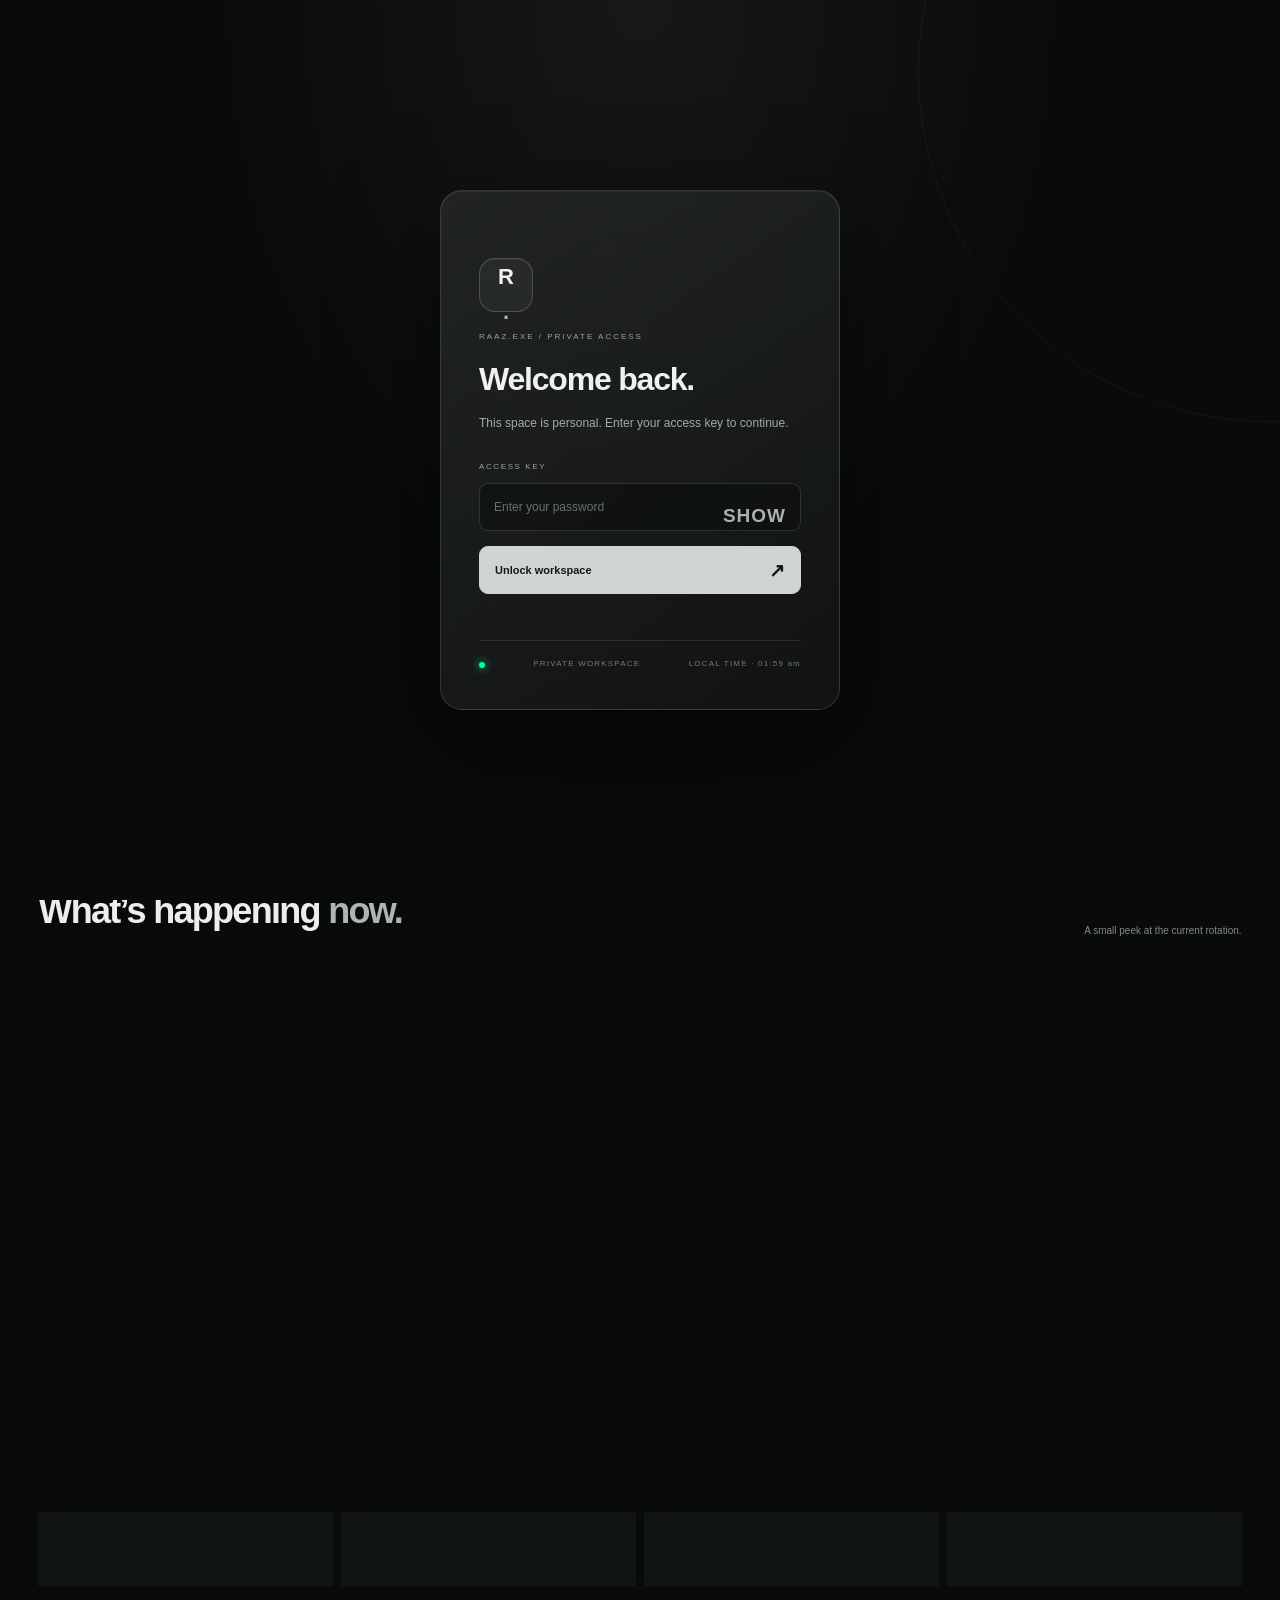
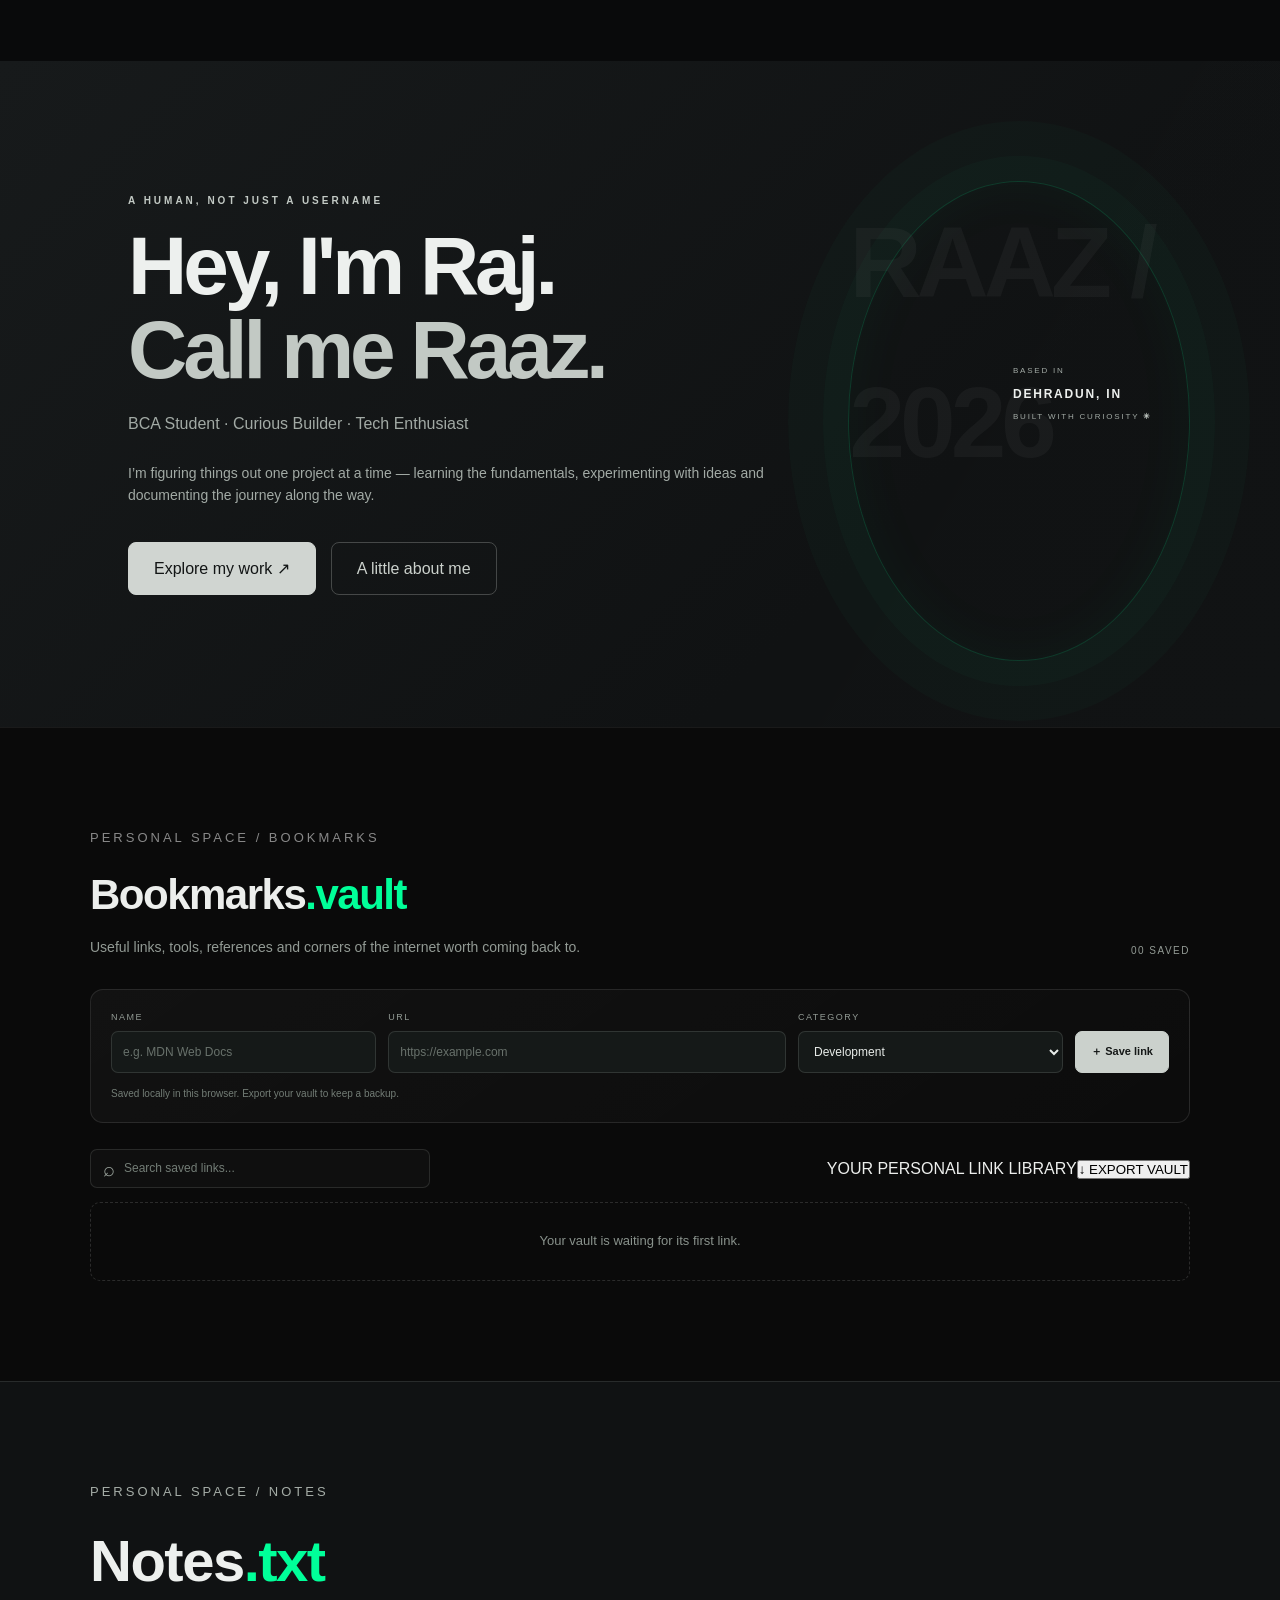
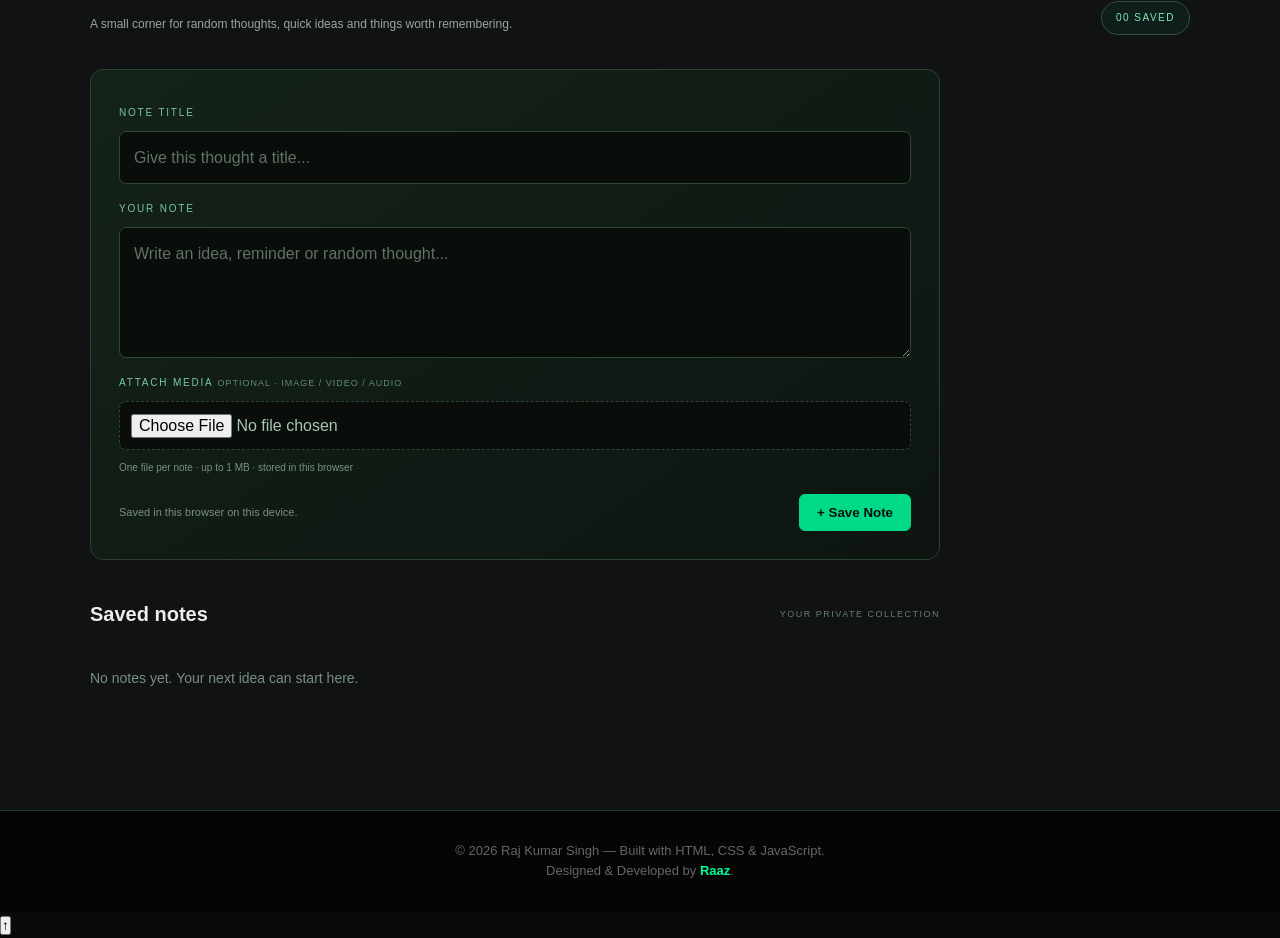
==== commit c4f78482: "Add bookmark vault and complete command palette UI" ====
--- a/index.html
+++ b/index.html
@@ -9,6 +9,7 @@
     <link rel="stylesheet" href="style.css">
 </head>
 <body class="raaz-site">
+    <div class="reading-progress" id="reading-progress" aria-hidden="true"></div>
     <div id="password-screen">
     <div class="password-box">
         <div class="login-mark">R<span>.</span></div>
@@ -29,7 +30,7 @@
     <header class="header site-header">
         <nav class="navbar">
             <a class="logo" href="index.html">RAAZ<span>.</span></a>
-            <div class="nav-links">
+            <div class="nav-links" id="primary-navigation">
                 <a href="index.html#dashboard" aria-current="page">Dashboard</a>
                 <a href="index.html#home">Home</a>
                 <a href="profile.html" >Explore Me <span>↗</span></a>
@@ -39,6 +40,7 @@
                 <a href="gallery.html">Gallery</a>
                 <a href="dumps.html">Dumps</a>
             </div>
+            <button class="mobile-nav-toggle" type="button" data-mobile-nav aria-expanded="false" aria-controls="primary-navigation" aria-label="Open navigation"><span></span><span></span><span></span></button>
         </nav>
     </header>
     <!-- ================= DIGITAL DASHBOARD ================= -->
@@ -140,7 +142,25 @@
       <div class="hero-side-note"><span>BASED IN</span><strong>DEHRADUN, IN</strong><span>BUILT WITH CURIOSITY <b>✳</b></span></div>
     </section>
 
-<!-- ================= PERSONAL NOTES ================= -->
+
+    <!-- ================= BOOKMARK VAULT ================= -->
+    <section id="bookmark-vault" class="section bookmark-section">
+        <div class="container">
+            <p class="section-label">PERSONAL SPACE / BOOKMARKS</p>
+            <div class="bookmark-heading"><div><h2 class="section-title">Bookmarks<span class="accent-text">.vault</span></h2><p class="bookmark-intro">Useful links, tools, references and corners of the internet worth coming back to.</p></div><span class="bookmark-count" id="bookmark-count">00 SAVED</span></div>
+            <form id="bookmark-form" class="bookmark-editor">
+                <div class="bookmark-field"><label for="bookmark-title">NAME</label><input id="bookmark-title" type="text" maxlength="70" placeholder="e.g. MDN Web Docs" required></div>
+                <div class="bookmark-field"><label for="bookmark-url">URL</label><input id="bookmark-url" type="url" inputmode="url" placeholder="https://example.com" required></div>
+                <div class="bookmark-field"><label for="bookmark-category">CATEGORY</label><select id="bookmark-category"><option>Development</option><option>Learning</option><option>Design</option><option>Tools</option><option>Inspiration</option><option>Other</option></select></div>
+                <button class="bookmark-save-btn" type="submit">＋ Save link</button>
+                <small class="bookmark-storage-note">Saved locally in this browser. Export your vault to keep a backup.</small>
+            </form>
+            <div class="bookmark-tools"><label class="bookmark-search-wrap"><span>⌕</span><input id="bookmark-search" type="search" placeholder="Search saved links..." aria-label="Search bookmarks"></label><div class="bookmark-tool-actions"><span>YOUR PERSONAL LINK LIBRARY</span><button class="bookmark-export-btn" type="button" id="export-bookmarks">↓ EXPORT VAULT</button></div></div>
+            <div class="bookmarks-grid" id="bookmarks-list" aria-live="polite"><p class="bookmarks-empty">Your vault is waiting for its first link.</p></div>
+        </div>
+    </section>
+
+    <!-- ================= PERSONAL NOTES ================= -->
     <section id="notes" class="section notes-section">
         <div class="container">
             <p class="section-label">PERSONAL SPACE / NOTES</p>
@@ -196,6 +216,20 @@
 
     </footer>
 
+
+    <!-- ================= COMMAND PALETTE ================= -->
+    <div class="command-palette" id="command-palette" aria-hidden="true">
+        <button class="palette-backdrop" type="button" data-close-palette aria-label="Close command palette"></button>
+        <section class="palette-dialog" role="dialog" aria-modal="true" aria-labelledby="palette-title">
+            <div class="palette-search-row"><span>⌕</span><input id="palette-search" type="search" placeholder="Jump to a page or search bookmarks..." autocomplete="off" aria-label="Search commands"><kbd>ESC</kbd></div>
+            <div class="palette-results-heading"><span id="palette-title">QUICK NAVIGATION</span><span>↑ ↓ SELECT · ENTER OPEN</span></div>
+            <div class="palette-results" id="palette-results" role="listbox" aria-label="Command results"></div>
+            <div class="palette-footer"><span>RAAZ.EXE / COMMAND PALETTE</span><span>CTRL OR ⌘ + K TO OPEN</span></div>
+        </section>
+    </div>
+    <button class="back-to-top" id="back-to-top" type="button" aria-label="Back to top">↑</button>
+    <div class="site-toast" id="site-toast" role="status" aria-live="polite"></div>
+
 <script src="script.js"></script>
 </body>
 </html>
--- a/style.css
+++ b/style.css
@@ -2257,3 +2257,64 @@
   .dash-info-strip > div:hover,
   .dash-info-strip > div:focus-visible { transform: none !important; }
 }
+
+
+/* COMMAND PALETTE + BOOKMARK VAULT */
+.palette-trigger{border:1px solid rgba(230,236,231,.16);border-radius:7px;background:rgba(255,255,255,.035);color:#c8cec9;padding:7px 10px;font:inherit;font-size:11px;letter-spacing:.08em;cursor:pointer;transition:.2s}
+.palette-trigger:hover{background:rgba(255,255,255,.09);border-color:rgba(230,236,231,.3);color:#fff}
+.bookmark-section{border-top:1px solid rgba(230,236,231,.07)}
+.bookmark-heading{display:flex;align-items:flex-end;justify-content:space-between;gap:20px;margin-bottom:30px}
+.bookmark-heading .section-title{margin-bottom:8px}
+.bookmark-intro{max-width:580px;color:#929a94;font-size:14px}
+.bookmark-count{color:#929a94;font-size:10px;letter-spacing:1.5px;white-space:nowrap}
+.bookmark-editor{display:grid;grid-template-columns:1fr 1.5fr 1fr auto;gap:12px;align-items:end;padding:20px;border:1px solid rgba(230,236,231,.11);border-radius:13px;background:linear-gradient(145deg,rgba(255,255,255,.035),rgba(255,255,255,.012))}
+.bookmark-field{display:flex;flex-direction:column;gap:7px;min-width:0}
+.bookmark-field label{color:#929a94;font-size:9px;letter-spacing:1.5px}
+.bookmark-field input,.bookmark-field select{width:100%;height:42px;padding:0 11px;border:1px solid rgba(230,236,231,.13);border-radius:7px;outline:none;background:#151918;color:#e7ebe8;font:inherit;font-size:12px}
+.bookmark-field input:focus,.bookmark-field select:focus,.bookmark-search-wrap:focus-within{border-color:rgba(230,236,231,.4);box-shadow:0 0 0 3px rgba(230,236,231,.045)}
+.bookmark-field input::placeholder{color:#68716b}
+.bookmark-save-btn{height:42px;padding:0 15px;border:1px solid #cbd1cc;border-radius:7px;background:#cbd1cc;color:#151817;font:inherit;font-size:11px;font-weight:700;cursor:pointer;white-space:nowrap}
+.bookmark-save-btn:hover{background:#edf0ee}
+.bookmark-storage-note{grid-column:1/-1;color:#737d76;font-size:10px;margin-top:1px}
+.bookmark-tools{display:flex;justify-content:space-between;align-items:center;gap:15px;margin:26px 0 14px}
+.bookmark-tools>span{color:#78817b;font-size:9px;letter-spacing:1.4px}
+.bookmark-search-wrap{display:flex;align-items:center;gap:9px;width:min(100%,340px);height:39px;padding:0 12px;border:1px solid rgba(230,236,231,.12);border-radius:7px;background:rgba(255,255,255,.025);transition:.2s}
+.bookmark-search-wrap>span{color:#9da69f;font-size:20px}
+.bookmark-search-wrap input{width:100%;border:0;outline:0;background:transparent;color:#e7ebe8;font:inherit;font-size:12px}
+.bookmark-search-wrap input::placeholder{color:#737d76}
+.bookmarks-grid{display:grid;grid-template-columns:repeat(3,minmax(0,1fr));gap:12px}
+.bookmark-card{position:relative;min-width:0;padding:18px;border:1px solid rgba(230,236,231,.11);border-radius:11px;background:linear-gradient(145deg,rgba(255,255,255,.035),rgba(255,255,255,.012));transition:transform .22s,border-color .22s,background .22s}
+.bookmark-card:hover{transform:translateY(-3px);border-color:rgba(230,236,231,.27);background:rgba(255,255,255,.045)}
+.bookmark-card-top{display:flex;justify-content:space-between;align-items:center;gap:10px;margin-bottom:13px}
+.bookmark-category{color:#9ca69f;font-size:9px;letter-spacing:1.2px;text-transform:uppercase}
+.bookmark-card h3{overflow-wrap:anywhere;margin-bottom:5px;color:#e8ece9;font-size:15px;font-weight:600}
+.bookmark-url{display:block;overflow:hidden;color:#87918a;font-size:11px;text-decoration:none;text-overflow:ellipsis;white-space:nowrap}
+.bookmark-url:hover{color:#e4e9e5}
+.bookmark-card-actions{display:flex;justify-content:space-between;align-items:center;margin-top:17px;padding-top:12px;border-top:1px solid rgba(230,236,231,.08)}
+.bookmark-open{color:#d1d7d2;font-size:10px;letter-spacing:.8px;text-decoration:none}
+.bookmark-delete{border:0;background:none;color:#89928c;font:inherit;font-size:10px;cursor:pointer}
+.bookmark-delete:hover{color:#e0c4c4}
+.bookmarks-empty{grid-column:1/-1;padding:28px;border:1px dashed rgba(230,236,231,.15);border-radius:10px;color:#89928c;text-align:center;font-size:13px}
+.command-palette{position:fixed;inset:0;z-index:3000;display:none;align-items:flex-start;justify-content:center;padding: min(16vh,130px) 18px 24px}
+.command-palette.is-open{display:flex}
+.palette-backdrop{position:absolute;inset:0;border:0;background:rgba(0,0,0,.72);backdrop-filter:blur(9px);cursor:default}
+.palette-dialog{position:relative;width:min(100%,620px);max-height:min(70vh,620px);overflow:hidden;border:1px solid rgba(230,236,231,.18);border-radius:14px;background:#151918;box-shadow:0 28px 100px rgba(0,0,0,.55);animation:palette-arrive .18s ease both}
+@keyframes palette-arrive{from{opacity:0;transform:translateY(-8px) scale(.99)}to{opacity:1;transform:translateY(0) scale(1)}}
+.palette-search-row{display:flex;align-items:center;gap:12px;padding:17px 19px;border-bottom:1px solid rgba(230,236,231,.1)}
+.palette-search-row>span{color:#aeb7b0;font-size:21px}
+.palette-search-row input{flex:1;min-width:0;border:0;outline:0;background:transparent;color:#edf0ee;font:inherit;font-size:14px}
+.palette-search-row input::placeholder{color:#727c75}
+.palette-dialog kbd{padding:3px 6px;border:1px solid rgba(230,236,231,.15);border-radius:4px;color:#a1aaa3;font:inherit;font-size:9px}
+.palette-results-heading,.palette-footer{display:flex;justify-content:space-between;gap:12px;padding:11px 18px;color:#77817a;font-size:8px;letter-spacing:1.2px}
+.palette-results{max-height: min(48vh,410px);overflow:auto;padding:5px 8px}
+.palette-result{display:flex;align-items:center;gap:12px;width:100%;padding:11px 12px;border:0;border-radius:7px;background:transparent;color:#e1e6e2;text-align:left;cursor:pointer}
+.palette-result:hover,.palette-result.is-active{background:rgba(255,255,255,.075)}
+.palette-result-icon{display:grid;place-items:center;width:30px;height:30px;flex:0 0 30px;border:1px solid rgba(230,236,231,.12);border-radius:7px;color:#aeb7b0;font-size:13px}
+.palette-result-copy{display:flex;flex:1;min-width:0;flex-direction:column;gap:2px}
+.palette-result-copy strong{font-size:12px;font-weight:550}
+.palette-result-copy small{overflow:hidden;color:#89928c;font-size:10px;text-overflow:ellipsis;white-space:nowrap}
+.palette-result-type{color:#77817a;font-size:8px;letter-spacing:1px}
+.palette-no-results{padding:24px 12px;color:#929b94;text-align:center;font-size:12px}
+.palette-footer{border-top:1px solid rgba(230,236,231,.1)}
+@media(max-width:850px){.bookmark-editor{grid-template-columns:1fr 1fr}.bookmark-save-btn{width:100%}.bookmarks-grid{grid-template-columns:repeat(2,minmax(0,1fr))}}
+@media(max-width:650px){.palette-trigger{padding:6px 8px}.bookmark-heading{align-items:flex-start;flex-direction:column}.bookmark-editor{grid-template-columns:1fr}.bookmark-storage-note{grid-column:auto}.bookmarks-grid{grid-template-columns:1fr}.bookmark-tools{align-items:flex-start;flex-direction:column}.bookmark-search-wrap{width:100%}.palette-dialog{max-height:75vh}.palette-results{max-height:52vh}}
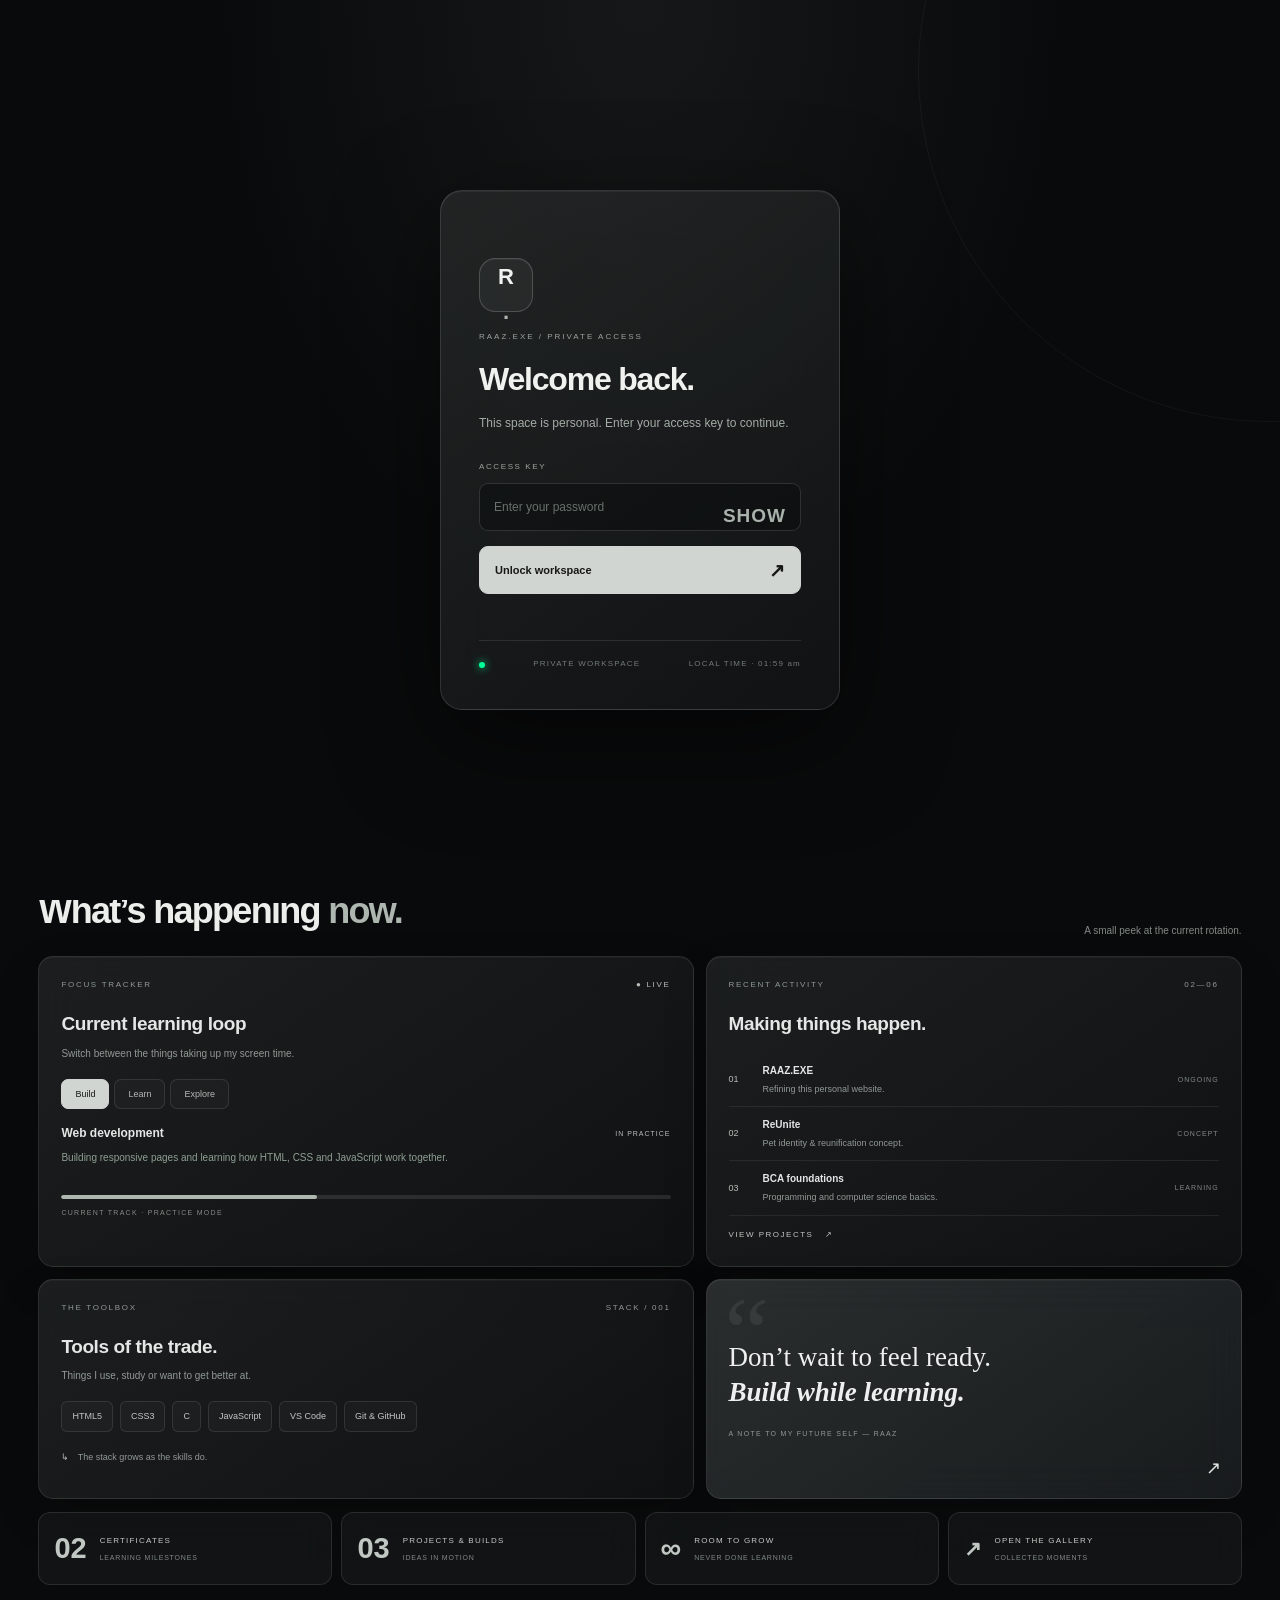
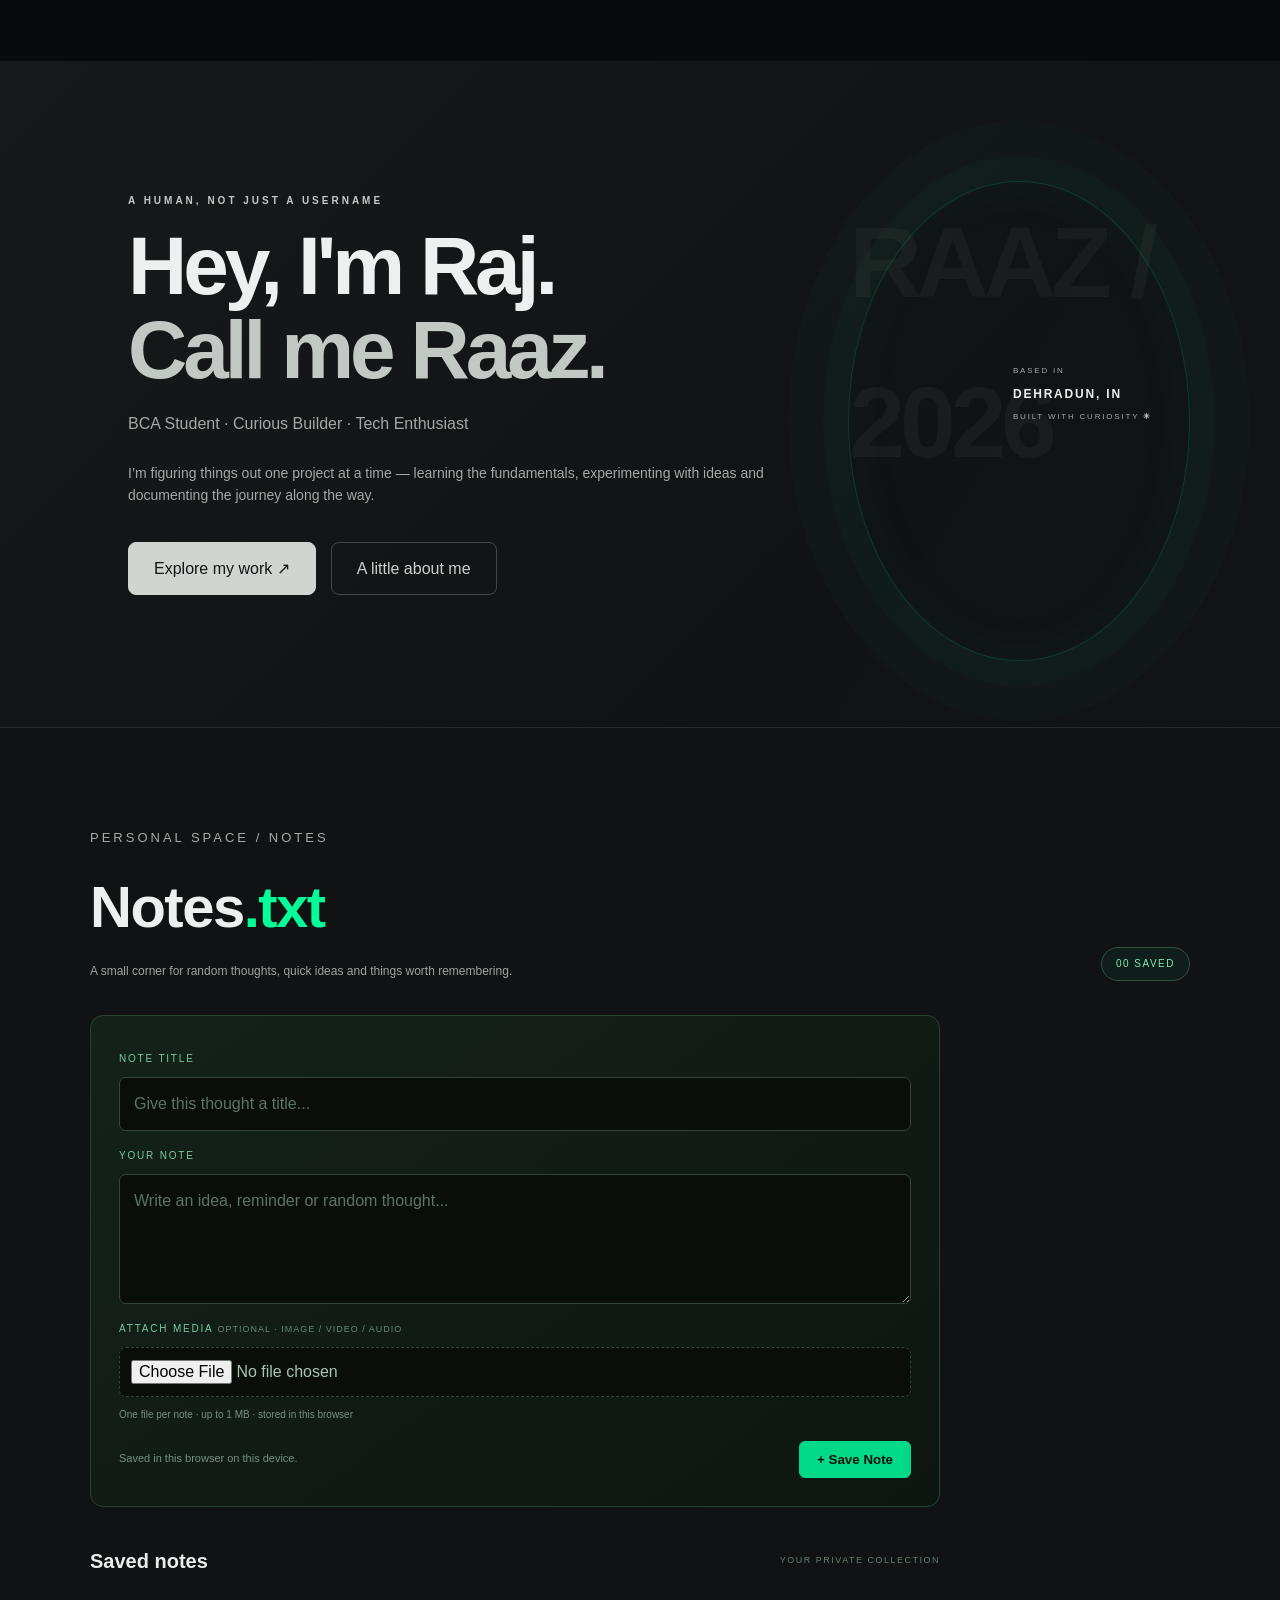
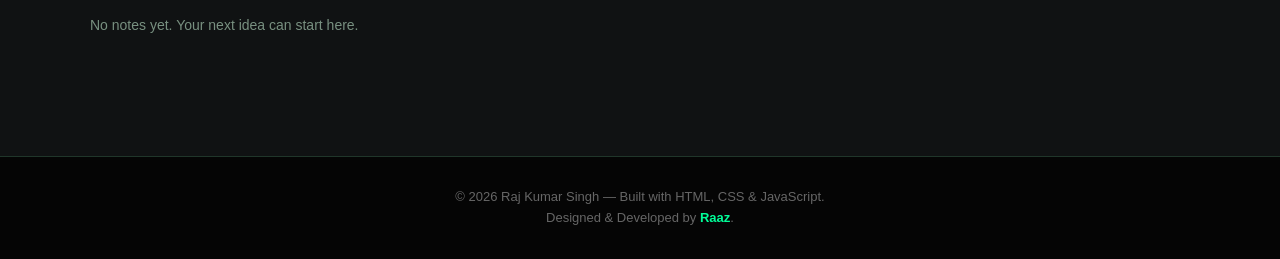
==== commit f3758bce: "Remove bookmark vault and command palette" ====
--- a/index.html
+++ b/index.html
@@ -9,7 +9,6 @@
     <link rel="stylesheet" href="style.css">
 </head>
 <body class="raaz-site">
-    <div class="reading-progress" id="reading-progress" aria-hidden="true"></div>
     <div id="password-screen">
     <div class="password-box">
         <div class="login-mark">R<span>.</span></div>
@@ -30,17 +29,13 @@
     <header class="header site-header">
         <nav class="navbar">
             <a class="logo" href="index.html">RAAZ<span>.</span></a>
-            <div class="nav-links" id="primary-navigation">
+            <div class="nav-links">
                 <a href="index.html#dashboard" aria-current="page">Dashboard</a>
                 <a href="index.html#home">Home</a>
                 <a href="profile.html" >Explore Me <span>↗</span></a>
-                <a href="index.html#notes">Notes</a>
-                <a href="index.html#bookmark-vault">Bookmarks</a>
-                <button class="palette-trigger" type="button" data-open-palette aria-label="Open command palette">⌘ K</button>
-                <a href="gallery.html">Gallery</a>
+                <a href="index.html#notes">Notes</a><a href="gallery.html">Gallery</a>
                 <a href="dumps.html">Dumps</a>
             </div>
-            <button class="mobile-nav-toggle" type="button" data-mobile-nav aria-expanded="false" aria-controls="primary-navigation" aria-label="Open navigation"><span></span><span></span><span></span></button>
         </nav>
     </header>
     <!-- ================= DIGITAL DASHBOARD ================= -->
@@ -142,25 +137,7 @@
       <div class="hero-side-note"><span>BASED IN</span><strong>DEHRADUN, IN</strong><span>BUILT WITH CURIOSITY <b>✳</b></span></div>
     </section>
 
-
-    <!-- ================= BOOKMARK VAULT ================= -->
-    <section id="bookmark-vault" class="section bookmark-section">
-        <div class="container">
-            <p class="section-label">PERSONAL SPACE / BOOKMARKS</p>
-            <div class="bookmark-heading"><div><h2 class="section-title">Bookmarks<span class="accent-text">.vault</span></h2><p class="bookmark-intro">Useful links, tools, references and corners of the internet worth coming back to.</p></div><span class="bookmark-count" id="bookmark-count">00 SAVED</span></div>
-            <form id="bookmark-form" class="bookmark-editor">
-                <div class="bookmark-field"><label for="bookmark-title">NAME</label><input id="bookmark-title" type="text" maxlength="70" placeholder="e.g. MDN Web Docs" required></div>
-                <div class="bookmark-field"><label for="bookmark-url">URL</label><input id="bookmark-url" type="url" inputmode="url" placeholder="https://example.com" required></div>
-                <div class="bookmark-field"><label for="bookmark-category">CATEGORY</label><select id="bookmark-category"><option>Development</option><option>Learning</option><option>Design</option><option>Tools</option><option>Inspiration</option><option>Other</option></select></div>
-                <button class="bookmark-save-btn" type="submit">＋ Save link</button>
-                <small class="bookmark-storage-note">Saved locally in this browser. Export your vault to keep a backup.</small>
-            </form>
-            <div class="bookmark-tools"><label class="bookmark-search-wrap"><span>⌕</span><input id="bookmark-search" type="search" placeholder="Search saved links..." aria-label="Search bookmarks"></label><div class="bookmark-tool-actions"><span>YOUR PERSONAL LINK LIBRARY</span><button class="bookmark-export-btn" type="button" id="export-bookmarks">↓ EXPORT VAULT</button></div></div>
-            <div class="bookmarks-grid" id="bookmarks-list" aria-live="polite"><p class="bookmarks-empty">Your vault is waiting for its first link.</p></div>
-        </div>
-    </section>
-
-    <!-- ================= PERSONAL NOTES ================= -->
+<!-- ================= PERSONAL NOTES ================= -->
     <section id="notes" class="section notes-section">
         <div class="container">
             <p class="section-label">PERSONAL SPACE / NOTES</p>
@@ -216,20 +193,6 @@
 
     </footer>
 
-
-    <!-- ================= COMMAND PALETTE ================= -->
-    <div class="command-palette" id="command-palette" aria-hidden="true">
-        <button class="palette-backdrop" type="button" data-close-palette aria-label="Close command palette"></button>
-        <section class="palette-dialog" role="dialog" aria-modal="true" aria-labelledby="palette-title">
-            <div class="palette-search-row"><span>⌕</span><input id="palette-search" type="search" placeholder="Jump to a page or search bookmarks..." autocomplete="off" aria-label="Search commands"><kbd>ESC</kbd></div>
-            <div class="palette-results-heading"><span id="palette-title">QUICK NAVIGATION</span><span>↑ ↓ SELECT · ENTER OPEN</span></div>
-            <div class="palette-results" id="palette-results" role="listbox" aria-label="Command results"></div>
-            <div class="palette-footer"><span>RAAZ.EXE / COMMAND PALETTE</span><span>CTRL OR ⌘ + K TO OPEN</span></div>
-        </section>
-    </div>
-    <button class="back-to-top" id="back-to-top" type="button" aria-label="Back to top">↑</button>
-    <div class="site-toast" id="site-toast" role="status" aria-live="polite"></div>
-
 <script src="script.js"></script>
 </body>
 </html>
--- a/style.css
+++ b/style.css
@@ -2318,3 +2318,18 @@
 .palette-footer{border-top:1px solid rgba(230,236,231,.1)}
 @media(max-width:850px){.bookmark-editor{grid-template-columns:1fr 1fr}.bookmark-save-btn{width:100%}.bookmarks-grid{grid-template-columns:repeat(2,minmax(0,1fr))}}
 @media(max-width:650px){.palette-trigger{padding:6px 8px}.bookmark-heading{align-items:flex-start;flex-direction:column}.bookmark-editor{grid-template-columns:1fr}.bookmark-storage-note{grid-column:auto}.bookmarks-grid{grid-template-columns:1fr}.bookmark-tools{align-items:flex-start;flex-direction:column}.bookmark-search-wrap{width:100%}.palette-dialog{max-height:75vh}.palette-results{max-height:52vh}}
+
+
+/* PLAYGROUND POLISH / INTERACTION LAYER */
+html{scroll-padding-top:88px}body{overflow-x:hidden}
+.reading-progress{position:fixed;z-index:2001;top:0;left:0;width:0;height:2px;background:linear-gradient(90deg,#9aa69d,#e5ebe6);box-shadow:0 0 12px rgba(220,230,222,.3);pointer-events:none}
+.navbar{position:relative}.mobile-nav-toggle{display:none;align-items:center;justify-content:center;flex-direction:column;gap:5px;width:42px;height:42px;border:1px solid rgba(230,236,231,.16);border-radius:8px;background:rgba(255,255,255,.035);cursor:pointer}.mobile-nav-toggle span{display:block;width:16px;height:1px;background:#d5dcd6;transition:transform .22s,opacity .22s}.mobile-nav-toggle[aria-expanded=true] span:first-child{transform:translateY(6px) rotate(45deg)}.mobile-nav-toggle[aria-expanded=true] span:nth-child(2){opacity:0}.mobile-nav-toggle[aria-expanded=true] span:last-child{transform:translateY(-6px) rotate(-45deg)}
+.nav-links a:focus-visible,.palette-trigger:focus-visible,.mobile-nav-toggle:focus-visible,.back-to-top:focus-visible{outline:2px solid #d8e0da;outline-offset:4px}
+.bookmark-tool-actions{display:flex;align-items:center;gap:14px;flex-wrap:wrap}.bookmark-tool-actions>span{color:#78817b;font-size:9px;letter-spacing:1.4px}.bookmark-export-btn{border:1px solid rgba(230,236,231,.16);border-radius:6px;padding:8px 11px;background:rgba(255,255,255,.035);color:#cbd2cc;font:inherit;font-size:9px;letter-spacing:.8px;cursor:pointer;transition:background .2s,border-color .2s,transform .2s}.bookmark-export-btn:hover{background:rgba(255,255,255,.09);border-color:rgba(230,236,231,.3);transform:translateY(-1px)}
+.bookmark-card-actions{gap:10px;flex-wrap:wrap}.bookmark-card-actions button{padding:0}
+.back-to-top{position:fixed;right:24px;bottom:24px;z-index:1200;display:grid;place-items:center;width:44px;height:44px;border:1px solid rgba(230,236,231,.2);border-radius:50%;background:rgba(18,23,20,.88);backdrop-filter:blur(12px);color:#e7ece8;font-size:20px;cursor:pointer;opacity:0;visibility:hidden;transform:translateY(8px);transition:opacity .2s,visibility .2s,transform .2s,border-color .2s}.back-to-top.is-visible{opacity:1;visibility:visible;transform:translateY(0)}.back-to-top:hover{border-color:rgba(230,236,231,.5);transform:translateY(-3px)}
+.site-toast{position:fixed;left:50%;bottom:26px;z-index:4000;max-width:calc(100% - 32px);padding:12px 17px;border:1px solid rgba(230,236,231,.18);border-radius:9px;background:rgba(22,27,24,.96);box-shadow:0 14px 45px rgba(0,0,0,.35);color:#e5ebe6;font-size:12px;text-align:center;opacity:0;pointer-events:none;transform:translate(-50%,12px);transition:opacity .22s,transform .22s}.site-toast.is-visible{opacity:1;transform:translate(-50%,0)}
+.palette-result:focus-visible{outline:2px solid rgba(230,236,231,.65);outline-offset:-2px}.gallery-image-unavailable,.dump-attachment-unavailable{display:block;padding:24px;color:#8d9890;font-size:12px;text-align:center}
+@media(max-width:900px){.mobile-nav-toggle{display:flex}.nav-links{position:absolute;top:calc(100% + 9px);right:0;display:flex!important;flex-direction:column;align-items:stretch;gap:0;width:min(290px,calc(100vw - 36px));padding:9px;border:1px solid rgba(230,236,231,.15);border-radius:12px;background:rgba(14,18,16,.97);box-shadow:0 20px 55px rgba(0,0,0,.42);opacity:0;visibility:hidden;transform:translateY(-7px);transition:opacity .2s,visibility .2s,transform .2s;backdrop-filter:blur(18px)}.nav-links.is-open{opacity:1;visibility:visible;transform:translateY(0)}.nav-links a,.nav-links .palette-trigger{padding:12px 13px;text-align:left;border-radius:7px}.nav-links a:hover{background:rgba(255,255,255,.055)}.nav-links .palette-trigger{align-self:flex-start;margin:5px 0}}
+@media(max-width:600px){.bookmark-tool-actions{width:100%;justify-content:space-between}.back-to-top{right:16px;bottom:16px}.site-toast{bottom:16px}.bookmark-editor{padding:16px}}
+@media(prefers-reduced-motion:reduce){.mobile-nav-toggle span,.nav-links,.back-to-top,.site-toast{transition:none!important}}
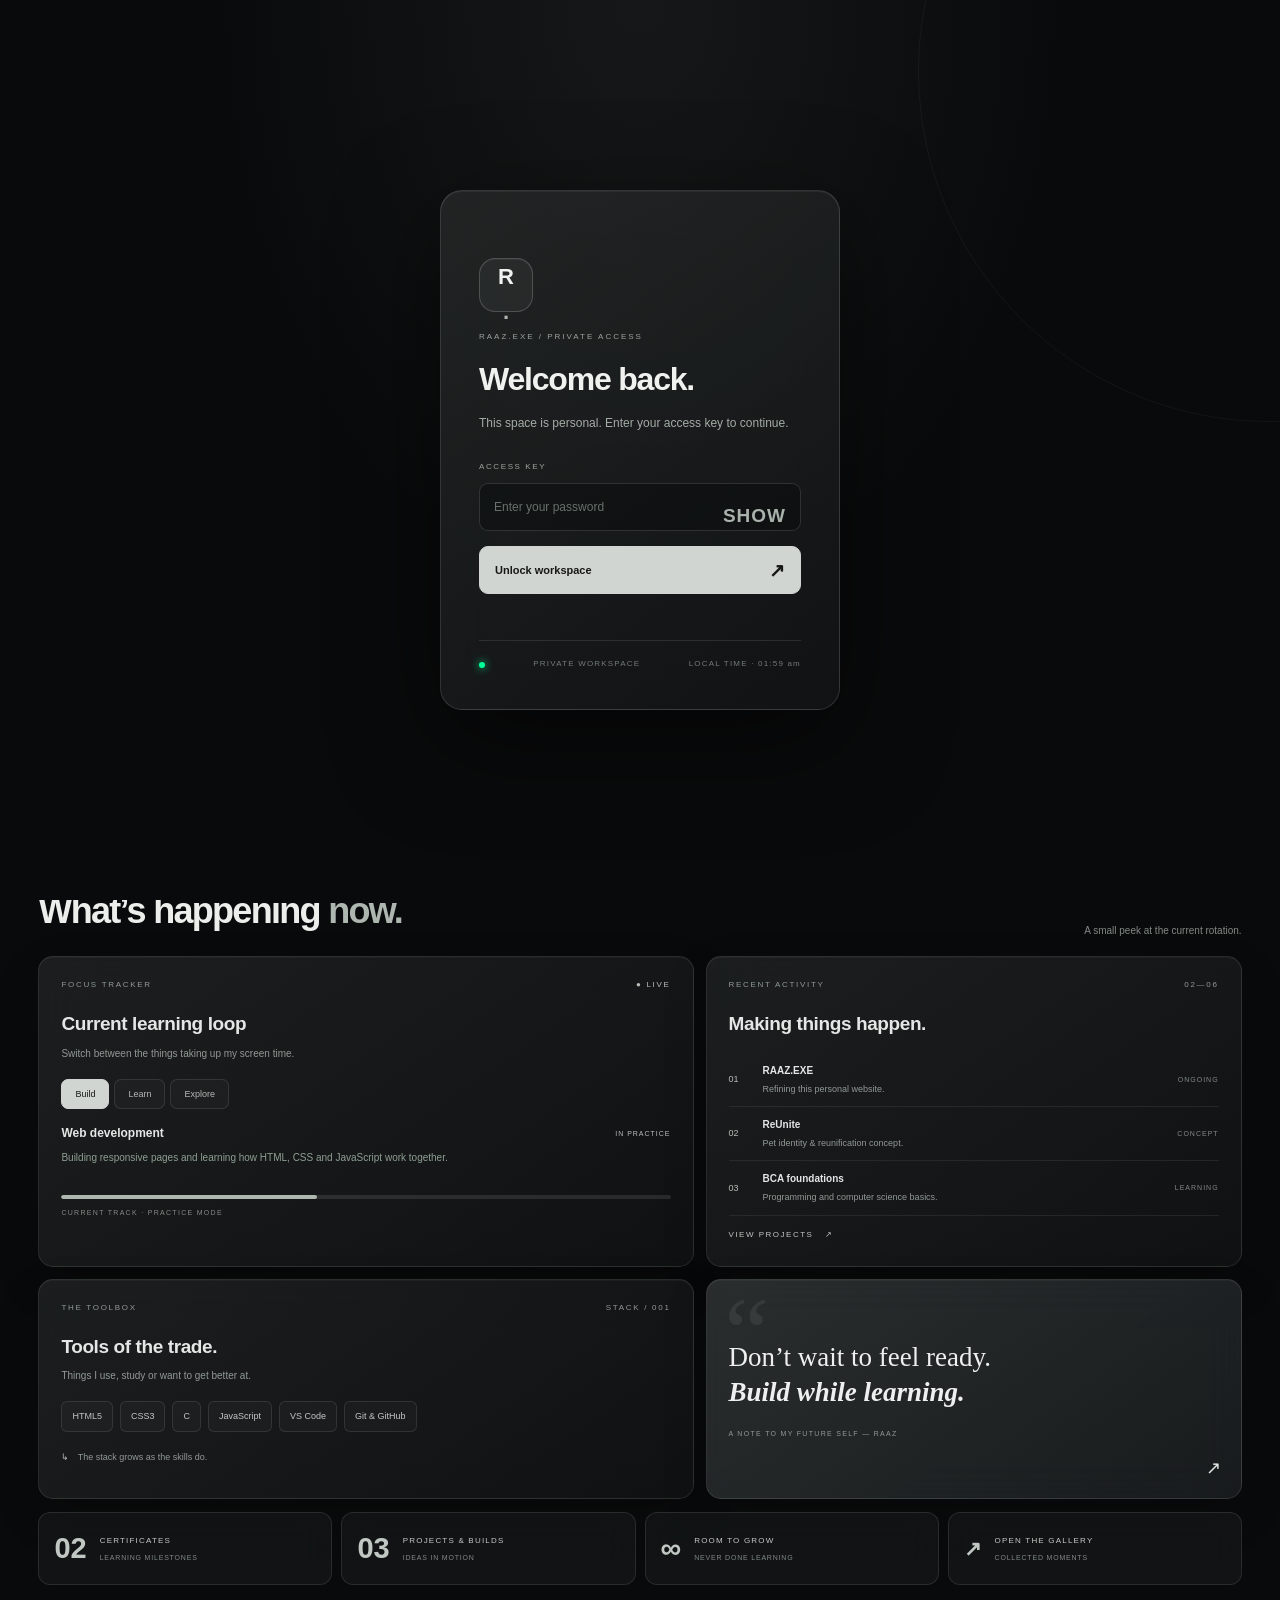
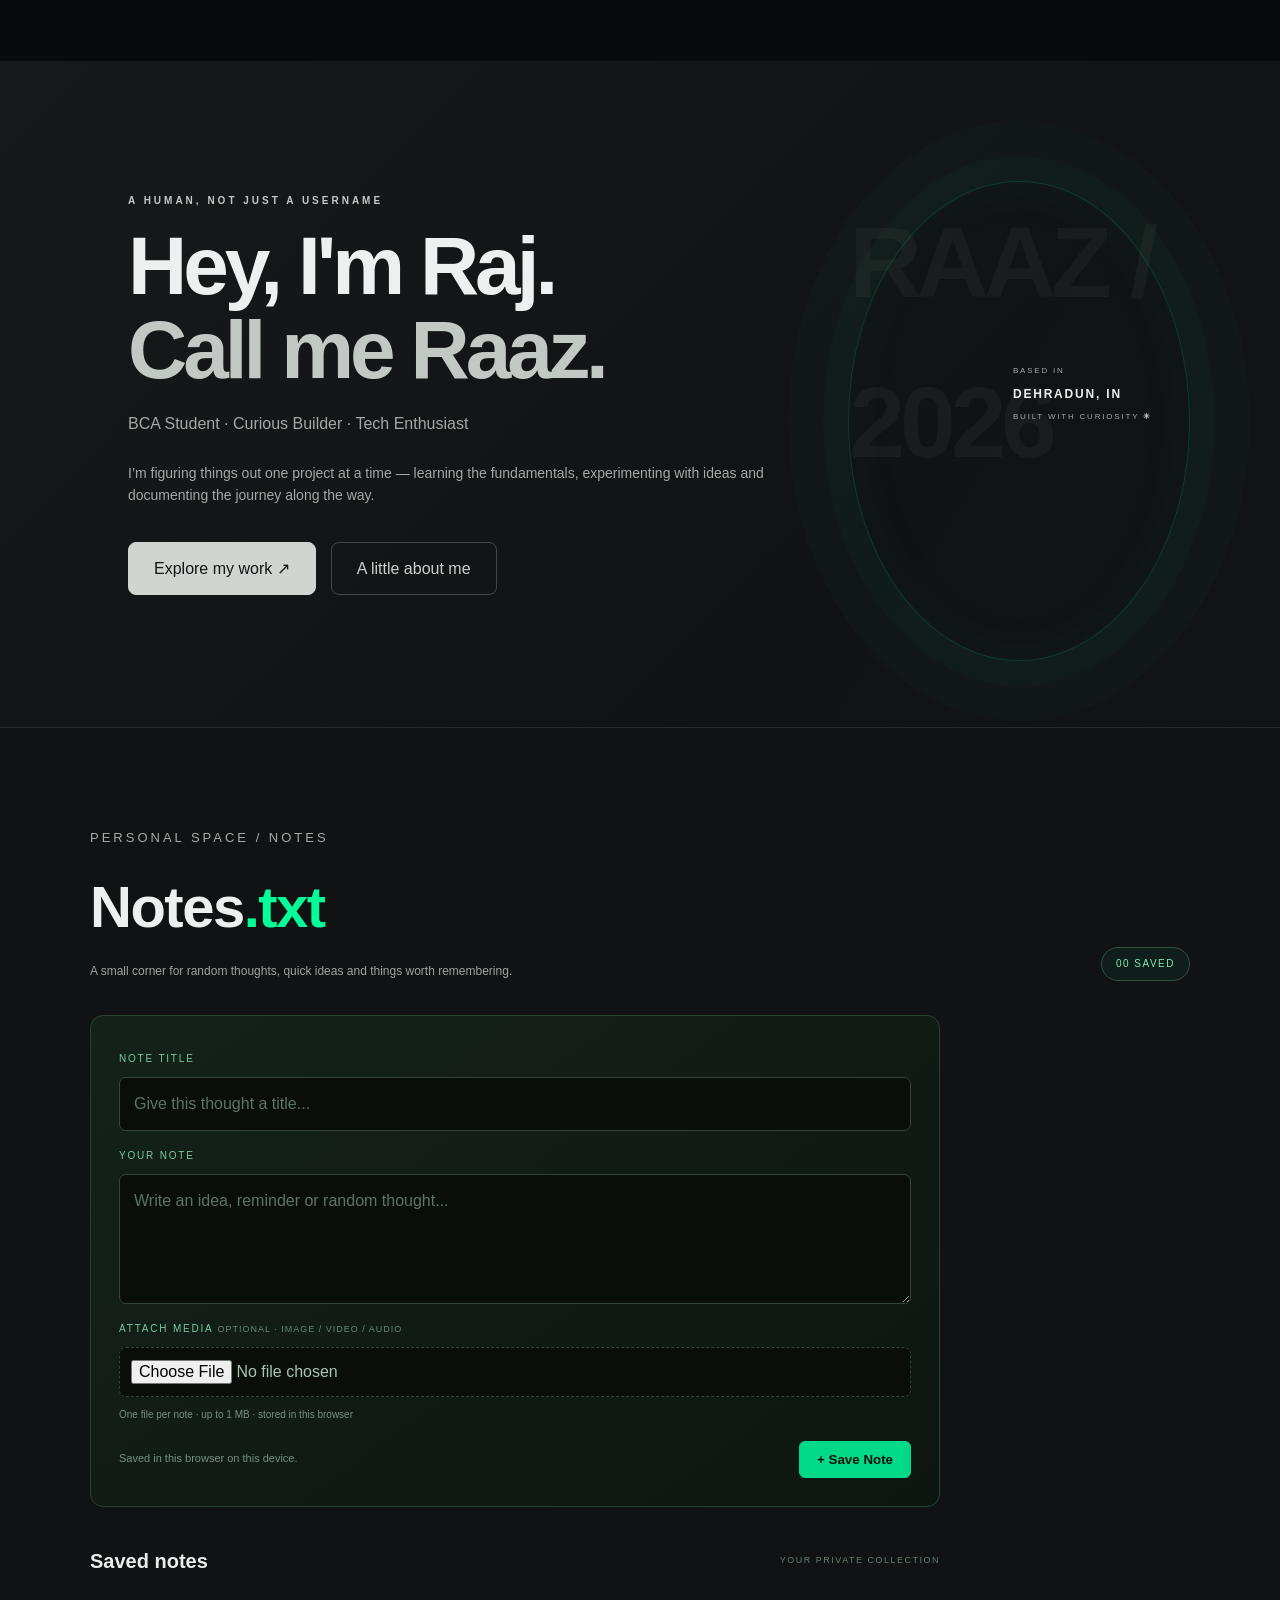
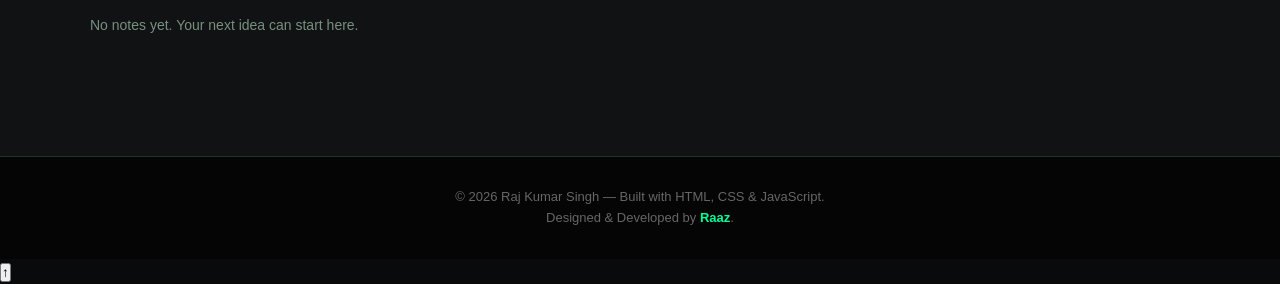
==== commit df922e4c: "Remove bookmark vault and command palette" ====
--- a/index.html
+++ b/index.html
@@ -9,6 +9,7 @@
     <link rel="stylesheet" href="style.css">
 </head>
 <body class="raaz-site">
+    <div class="reading-progress" id="reading-progress" aria-hidden="true"></div>
     <div id="password-screen">
     <div class="password-box">
         <div class="login-mark">R<span>.</span></div>
@@ -29,13 +30,14 @@
     <header class="header site-header">
         <nav class="navbar">
             <a class="logo" href="index.html">RAAZ<span>.</span></a>
-            <div class="nav-links">
+            <div class="nav-links" id="primary-navigation">
                 <a href="index.html#dashboard" aria-current="page">Dashboard</a>
                 <a href="index.html#home">Home</a>
                 <a href="profile.html" >Explore Me <span>↗</span></a>
                 <a href="index.html#notes">Notes</a><a href="gallery.html">Gallery</a>
                 <a href="dumps.html">Dumps</a>
             </div>
+            <button class="mobile-nav-toggle" type="button" data-mobile-nav aria-expanded="false" aria-controls="primary-navigation" aria-label="Open navigation"><span></span><span></span><span></span></button>
         </nav>
     </header>
     <!-- ================= DIGITAL DASHBOARD ================= -->
@@ -137,7 +139,8 @@
       <div class="hero-side-note"><span>BASED IN</span><strong>DEHRADUN, IN</strong><span>BUILT WITH CURIOSITY <b>✳</b></span></div>
     </section>
 
-<!-- ================= PERSONAL NOTES ================= -->
+
+    <!-- ================= PERSONAL NOTES ================= -->
     <section id="notes" class="section notes-section">
         <div class="container">
             <p class="section-label">PERSONAL SPACE / NOTES</p>
@@ -193,6 +196,10 @@
 
     </footer>
 
+
+    <button class="back-to-top" id="back-to-top" type="button" aria-label="Back to top">↑</button>
+    <div class="site-toast" id="site-toast" role="status" aria-live="polite"></div>
+
 <script src="script.js"></script>
 </body>
 </html>
--- a/style.css
+++ b/style.css
@@ -2259,77 +2259,3 @@
 }
 
 
-/* COMMAND PALETTE + BOOKMARK VAULT */
-.palette-trigger{border:1px solid rgba(230,236,231,.16);border-radius:7px;background:rgba(255,255,255,.035);color:#c8cec9;padding:7px 10px;font:inherit;font-size:11px;letter-spacing:.08em;cursor:pointer;transition:.2s}
-.palette-trigger:hover{background:rgba(255,255,255,.09);border-color:rgba(230,236,231,.3);color:#fff}
-.bookmark-section{border-top:1px solid rgba(230,236,231,.07)}
-.bookmark-heading{display:flex;align-items:flex-end;justify-content:space-between;gap:20px;margin-bottom:30px}
-.bookmark-heading .section-title{margin-bottom:8px}
-.bookmark-intro{max-width:580px;color:#929a94;font-size:14px}
-.bookmark-count{color:#929a94;font-size:10px;letter-spacing:1.5px;white-space:nowrap}
-.bookmark-editor{display:grid;grid-template-columns:1fr 1.5fr 1fr auto;gap:12px;align-items:end;padding:20px;border:1px solid rgba(230,236,231,.11);border-radius:13px;background:linear-gradient(145deg,rgba(255,255,255,.035),rgba(255,255,255,.012))}
-.bookmark-field{display:flex;flex-direction:column;gap:7px;min-width:0}
-.bookmark-field label{color:#929a94;font-size:9px;letter-spacing:1.5px}
-.bookmark-field input,.bookmark-field select{width:100%;height:42px;padding:0 11px;border:1px solid rgba(230,236,231,.13);border-radius:7px;outline:none;background:#151918;color:#e7ebe8;font:inherit;font-size:12px}
-.bookmark-field input:focus,.bookmark-field select:focus,.bookmark-search-wrap:focus-within{border-color:rgba(230,236,231,.4);box-shadow:0 0 0 3px rgba(230,236,231,.045)}
-.bookmark-field input::placeholder{color:#68716b}
-.bookmark-save-btn{height:42px;padding:0 15px;border:1px solid #cbd1cc;border-radius:7px;background:#cbd1cc;color:#151817;font:inherit;font-size:11px;font-weight:700;cursor:pointer;white-space:nowrap}
-.bookmark-save-btn:hover{background:#edf0ee}
-.bookmark-storage-note{grid-column:1/-1;color:#737d76;font-size:10px;margin-top:1px}
-.bookmark-tools{display:flex;justify-content:space-between;align-items:center;gap:15px;margin:26px 0 14px}
-.bookmark-tools>span{color:#78817b;font-size:9px;letter-spacing:1.4px}
-.bookmark-search-wrap{display:flex;align-items:center;gap:9px;width:min(100%,340px);height:39px;padding:0 12px;border:1px solid rgba(230,236,231,.12);border-radius:7px;background:rgba(255,255,255,.025);transition:.2s}
-.bookmark-search-wrap>span{color:#9da69f;font-size:20px}
-.bookmark-search-wrap input{width:100%;border:0;outline:0;background:transparent;color:#e7ebe8;font:inherit;font-size:12px}
-.bookmark-search-wrap input::placeholder{color:#737d76}
-.bookmarks-grid{display:grid;grid-template-columns:repeat(3,minmax(0,1fr));gap:12px}
-.bookmark-card{position:relative;min-width:0;padding:18px;border:1px solid rgba(230,236,231,.11);border-radius:11px;background:linear-gradient(145deg,rgba(255,255,255,.035),rgba(255,255,255,.012));transition:transform .22s,border-color .22s,background .22s}
-.bookmark-card:hover{transform:translateY(-3px);border-color:rgba(230,236,231,.27);background:rgba(255,255,255,.045)}
-.bookmark-card-top{display:flex;justify-content:space-between;align-items:center;gap:10px;margin-bottom:13px}
-.bookmark-category{color:#9ca69f;font-size:9px;letter-spacing:1.2px;text-transform:uppercase}
-.bookmark-card h3{overflow-wrap:anywhere;margin-bottom:5px;color:#e8ece9;font-size:15px;font-weight:600}
-.bookmark-url{display:block;overflow:hidden;color:#87918a;font-size:11px;text-decoration:none;text-overflow:ellipsis;white-space:nowrap}
-.bookmark-url:hover{color:#e4e9e5}
-.bookmark-card-actions{display:flex;justify-content:space-between;align-items:center;margin-top:17px;padding-top:12px;border-top:1px solid rgba(230,236,231,.08)}
-.bookmark-open{color:#d1d7d2;font-size:10px;letter-spacing:.8px;text-decoration:none}
-.bookmark-delete{border:0;background:none;color:#89928c;font:inherit;font-size:10px;cursor:pointer}
-.bookmark-delete:hover{color:#e0c4c4}
-.bookmarks-empty{grid-column:1/-1;padding:28px;border:1px dashed rgba(230,236,231,.15);border-radius:10px;color:#89928c;text-align:center;font-size:13px}
-.command-palette{position:fixed;inset:0;z-index:3000;display:none;align-items:flex-start;justify-content:center;padding: min(16vh,130px) 18px 24px}
-.command-palette.is-open{display:flex}
-.palette-backdrop{position:absolute;inset:0;border:0;background:rgba(0,0,0,.72);backdrop-filter:blur(9px);cursor:default}
-.palette-dialog{position:relative;width:min(100%,620px);max-height:min(70vh,620px);overflow:hidden;border:1px solid rgba(230,236,231,.18);border-radius:14px;background:#151918;box-shadow:0 28px 100px rgba(0,0,0,.55);animation:palette-arrive .18s ease both}
-@keyframes palette-arrive{from{opacity:0;transform:translateY(-8px) scale(.99)}to{opacity:1;transform:translateY(0) scale(1)}}
-.palette-search-row{display:flex;align-items:center;gap:12px;padding:17px 19px;border-bottom:1px solid rgba(230,236,231,.1)}
-.palette-search-row>span{color:#aeb7b0;font-size:21px}
-.palette-search-row input{flex:1;min-width:0;border:0;outline:0;background:transparent;color:#edf0ee;font:inherit;font-size:14px}
-.palette-search-row input::placeholder{color:#727c75}
-.palette-dialog kbd{padding:3px 6px;border:1px solid rgba(230,236,231,.15);border-radius:4px;color:#a1aaa3;font:inherit;font-size:9px}
-.palette-results-heading,.palette-footer{display:flex;justify-content:space-between;gap:12px;padding:11px 18px;color:#77817a;font-size:8px;letter-spacing:1.2px}
-.palette-results{max-height: min(48vh,410px);overflow:auto;padding:5px 8px}
-.palette-result{display:flex;align-items:center;gap:12px;width:100%;padding:11px 12px;border:0;border-radius:7px;background:transparent;color:#e1e6e2;text-align:left;cursor:pointer}
-.palette-result:hover,.palette-result.is-active{background:rgba(255,255,255,.075)}
-.palette-result-icon{display:grid;place-items:center;width:30px;height:30px;flex:0 0 30px;border:1px solid rgba(230,236,231,.12);border-radius:7px;color:#aeb7b0;font-size:13px}
-.palette-result-copy{display:flex;flex:1;min-width:0;flex-direction:column;gap:2px}
-.palette-result-copy strong{font-size:12px;font-weight:550}
-.palette-result-copy small{overflow:hidden;color:#89928c;font-size:10px;text-overflow:ellipsis;white-space:nowrap}
-.palette-result-type{color:#77817a;font-size:8px;letter-spacing:1px}
-.palette-no-results{padding:24px 12px;color:#929b94;text-align:center;font-size:12px}
-.palette-footer{border-top:1px solid rgba(230,236,231,.1)}
-@media(max-width:850px){.bookmark-editor{grid-template-columns:1fr 1fr}.bookmark-save-btn{width:100%}.bookmarks-grid{grid-template-columns:repeat(2,minmax(0,1fr))}}
-@media(max-width:650px){.palette-trigger{padding:6px 8px}.bookmark-heading{align-items:flex-start;flex-direction:column}.bookmark-editor{grid-template-columns:1fr}.bookmark-storage-note{grid-column:auto}.bookmarks-grid{grid-template-columns:1fr}.bookmark-tools{align-items:flex-start;flex-direction:column}.bookmark-search-wrap{width:100%}.palette-dialog{max-height:75vh}.palette-results{max-height:52vh}}
-
-
-/* PLAYGROUND POLISH / INTERACTION LAYER */
-html{scroll-padding-top:88px}body{overflow-x:hidden}
-.reading-progress{position:fixed;z-index:2001;top:0;left:0;width:0;height:2px;background:linear-gradient(90deg,#9aa69d,#e5ebe6);box-shadow:0 0 12px rgba(220,230,222,.3);pointer-events:none}
-.navbar{position:relative}.mobile-nav-toggle{display:none;align-items:center;justify-content:center;flex-direction:column;gap:5px;width:42px;height:42px;border:1px solid rgba(230,236,231,.16);border-radius:8px;background:rgba(255,255,255,.035);cursor:pointer}.mobile-nav-toggle span{display:block;width:16px;height:1px;background:#d5dcd6;transition:transform .22s,opacity .22s}.mobile-nav-toggle[aria-expanded=true] span:first-child{transform:translateY(6px) rotate(45deg)}.mobile-nav-toggle[aria-expanded=true] span:nth-child(2){opacity:0}.mobile-nav-toggle[aria-expanded=true] span:last-child{transform:translateY(-6px) rotate(-45deg)}
-.nav-links a:focus-visible,.palette-trigger:focus-visible,.mobile-nav-toggle:focus-visible,.back-to-top:focus-visible{outline:2px solid #d8e0da;outline-offset:4px}
-.bookmark-tool-actions{display:flex;align-items:center;gap:14px;flex-wrap:wrap}.bookmark-tool-actions>span{color:#78817b;font-size:9px;letter-spacing:1.4px}.bookmark-export-btn{border:1px solid rgba(230,236,231,.16);border-radius:6px;padding:8px 11px;background:rgba(255,255,255,.035);color:#cbd2cc;font:inherit;font-size:9px;letter-spacing:.8px;cursor:pointer;transition:background .2s,border-color .2s,transform .2s}.bookmark-export-btn:hover{background:rgba(255,255,255,.09);border-color:rgba(230,236,231,.3);transform:translateY(-1px)}
-.bookmark-card-actions{gap:10px;flex-wrap:wrap}.bookmark-card-actions button{padding:0}
-.back-to-top{position:fixed;right:24px;bottom:24px;z-index:1200;display:grid;place-items:center;width:44px;height:44px;border:1px solid rgba(230,236,231,.2);border-radius:50%;background:rgba(18,23,20,.88);backdrop-filter:blur(12px);color:#e7ece8;font-size:20px;cursor:pointer;opacity:0;visibility:hidden;transform:translateY(8px);transition:opacity .2s,visibility .2s,transform .2s,border-color .2s}.back-to-top.is-visible{opacity:1;visibility:visible;transform:translateY(0)}.back-to-top:hover{border-color:rgba(230,236,231,.5);transform:translateY(-3px)}
-.site-toast{position:fixed;left:50%;bottom:26px;z-index:4000;max-width:calc(100% - 32px);padding:12px 17px;border:1px solid rgba(230,236,231,.18);border-radius:9px;background:rgba(22,27,24,.96);box-shadow:0 14px 45px rgba(0,0,0,.35);color:#e5ebe6;font-size:12px;text-align:center;opacity:0;pointer-events:none;transform:translate(-50%,12px);transition:opacity .22s,transform .22s}.site-toast.is-visible{opacity:1;transform:translate(-50%,0)}
-.palette-result:focus-visible{outline:2px solid rgba(230,236,231,.65);outline-offset:-2px}.gallery-image-unavailable,.dump-attachment-unavailable{display:block;padding:24px;color:#8d9890;font-size:12px;text-align:center}
-@media(max-width:900px){.mobile-nav-toggle{display:flex}.nav-links{position:absolute;top:calc(100% + 9px);right:0;display:flex!important;flex-direction:column;align-items:stretch;gap:0;width:min(290px,calc(100vw - 36px));padding:9px;border:1px solid rgba(230,236,231,.15);border-radius:12px;background:rgba(14,18,16,.97);box-shadow:0 20px 55px rgba(0,0,0,.42);opacity:0;visibility:hidden;transform:translateY(-7px);transition:opacity .2s,visibility .2s,transform .2s;backdrop-filter:blur(18px)}.nav-links.is-open{opacity:1;visibility:visible;transform:translateY(0)}.nav-links a,.nav-links .palette-trigger{padding:12px 13px;text-align:left;border-radius:7px}.nav-links a:hover{background:rgba(255,255,255,.055)}.nav-links .palette-trigger{align-self:flex-start;margin:5px 0}}
-@media(max-width:600px){.bookmark-tool-actions{width:100%;justify-content:space-between}.back-to-top{right:16px;bottom:16px}.site-toast{bottom:16px}.bookmark-editor{padding:16px}}
-@media(prefers-reduced-motion:reduce){.mobile-nav-toggle span,.nav-links,.back-to-top,.site-toast{transition:none!important}}
